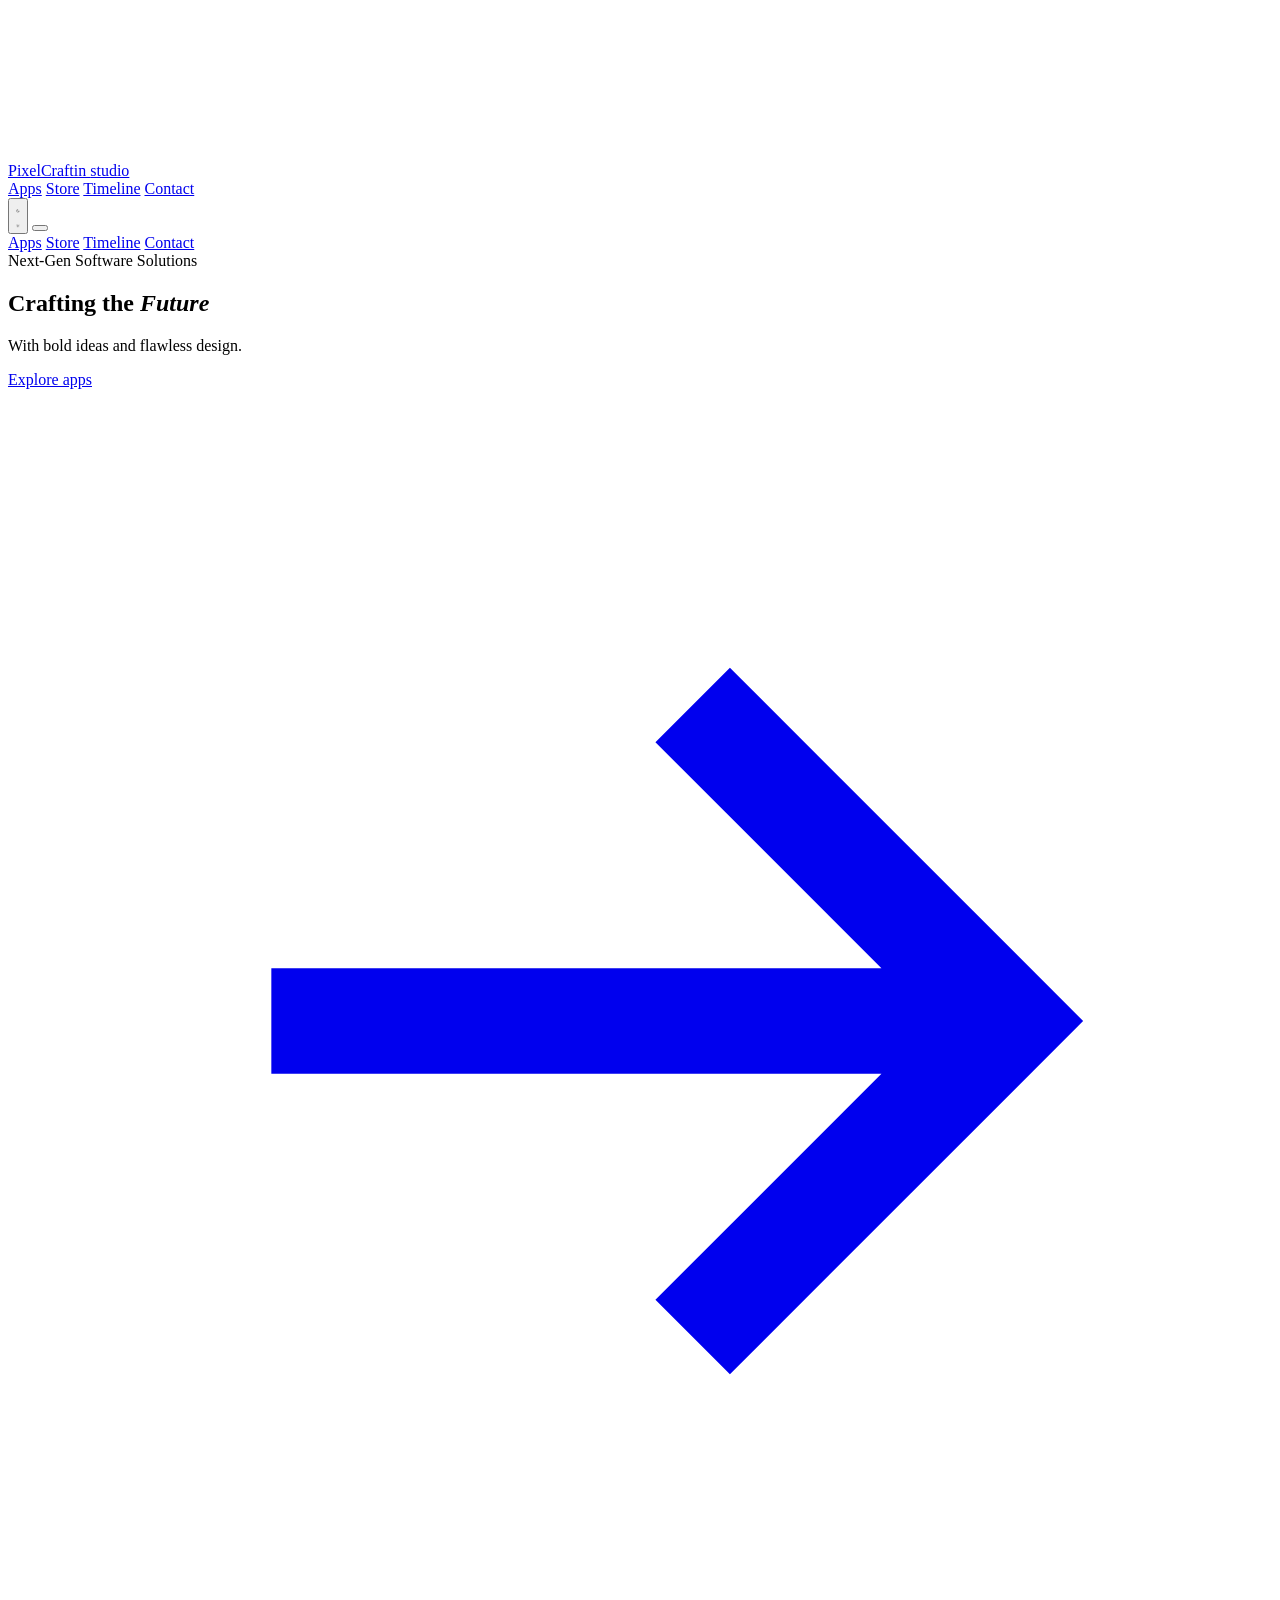
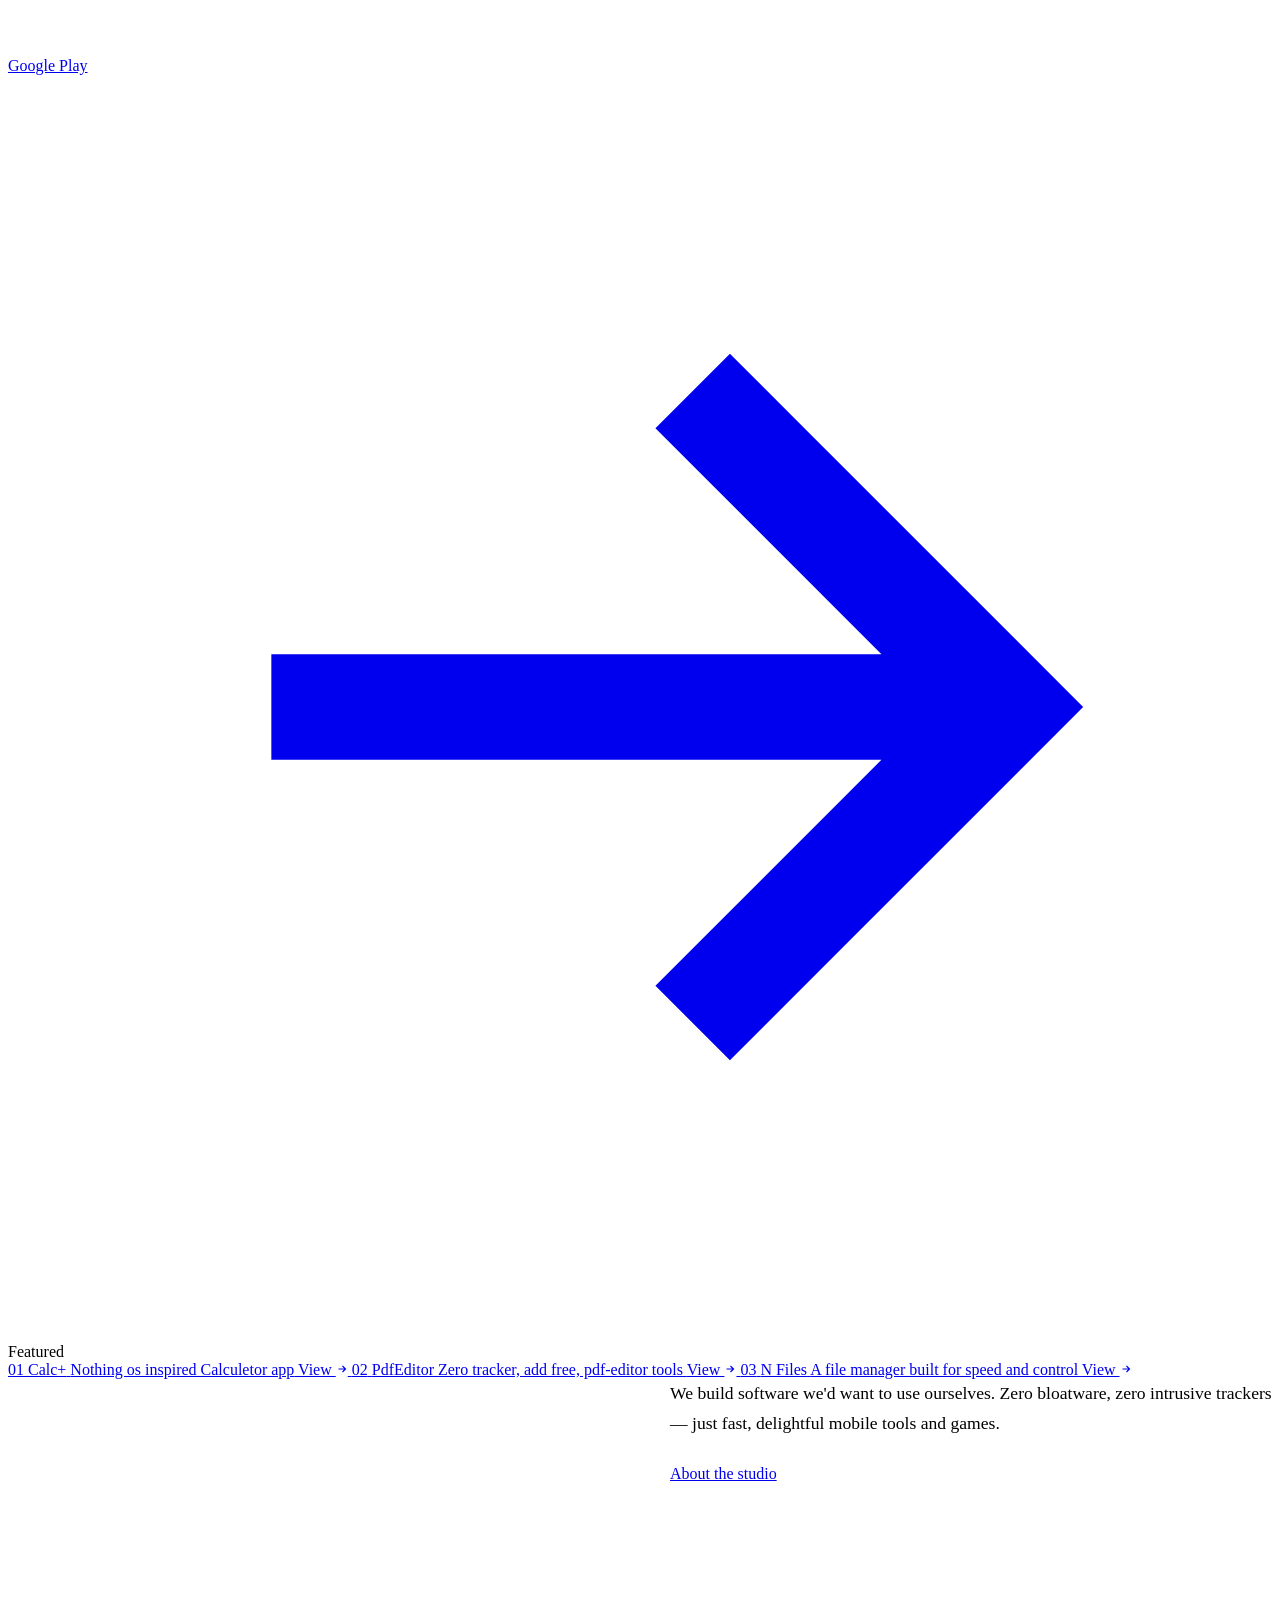
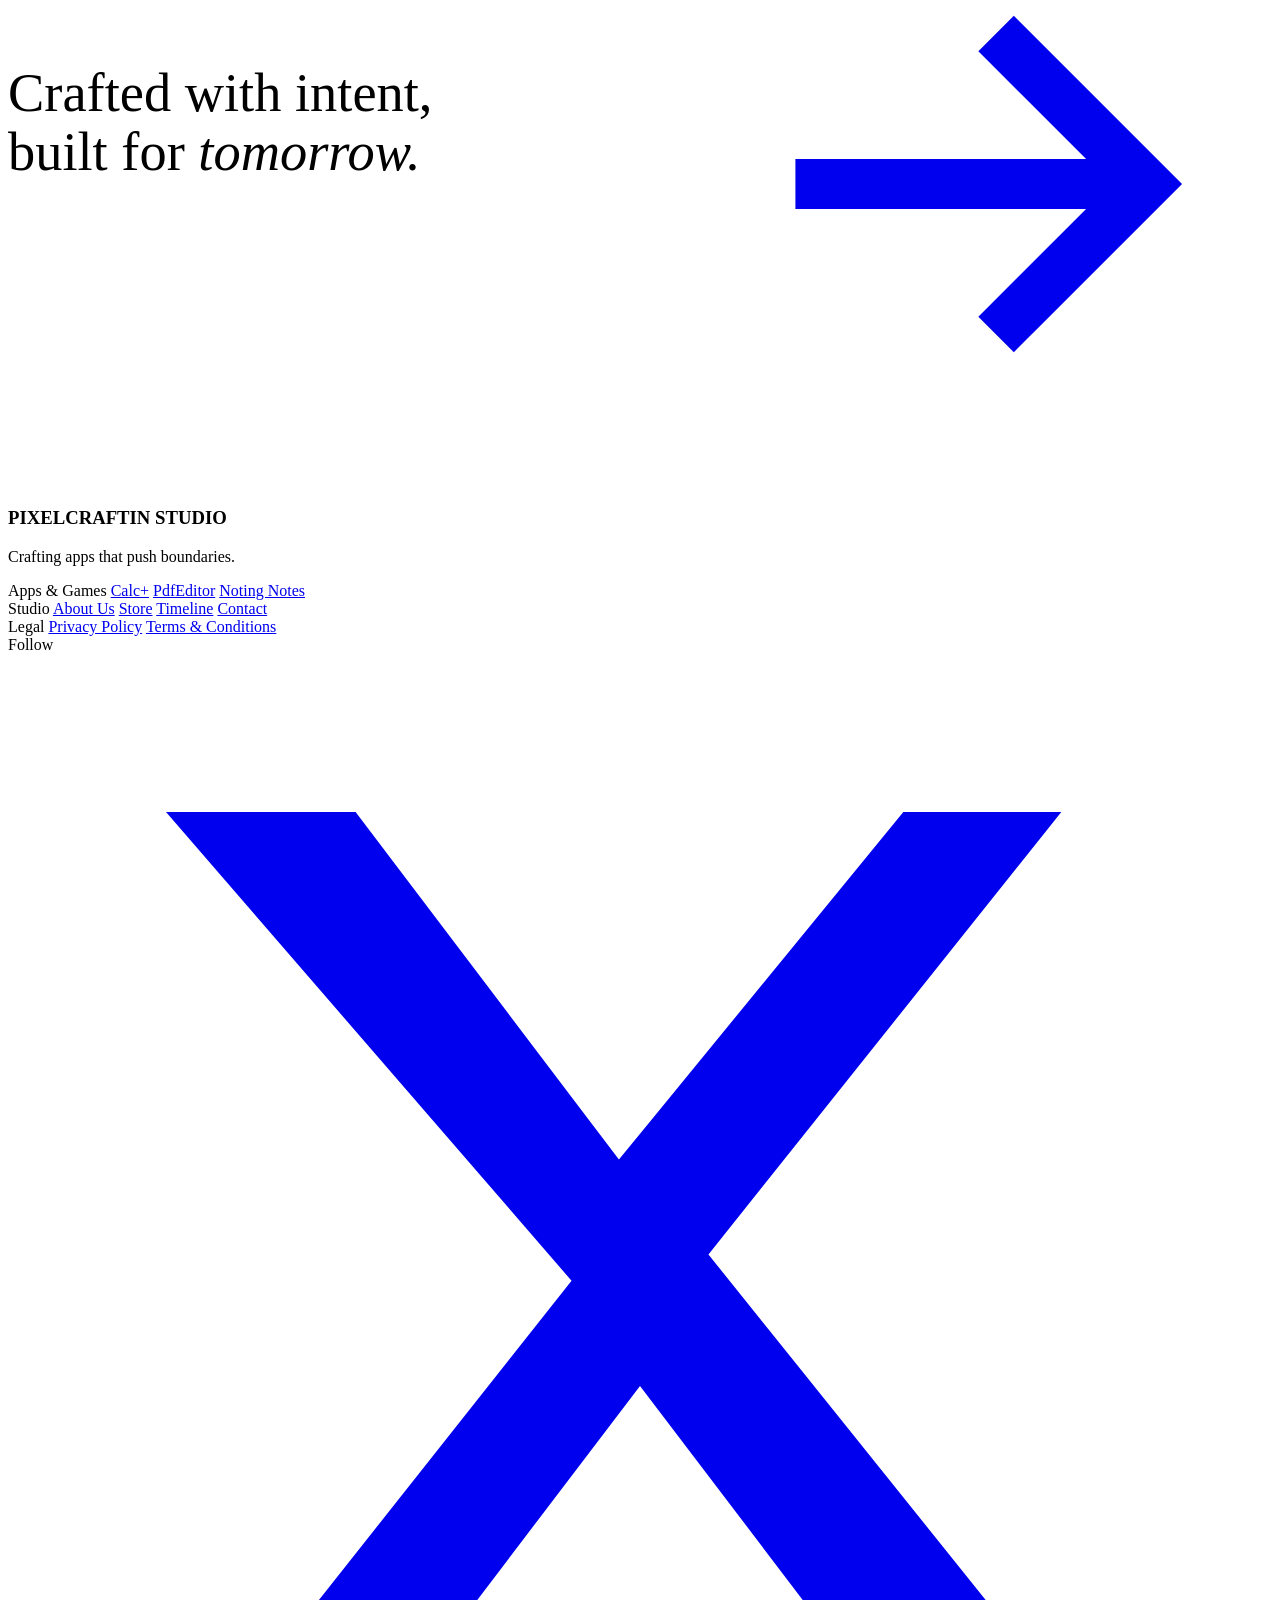
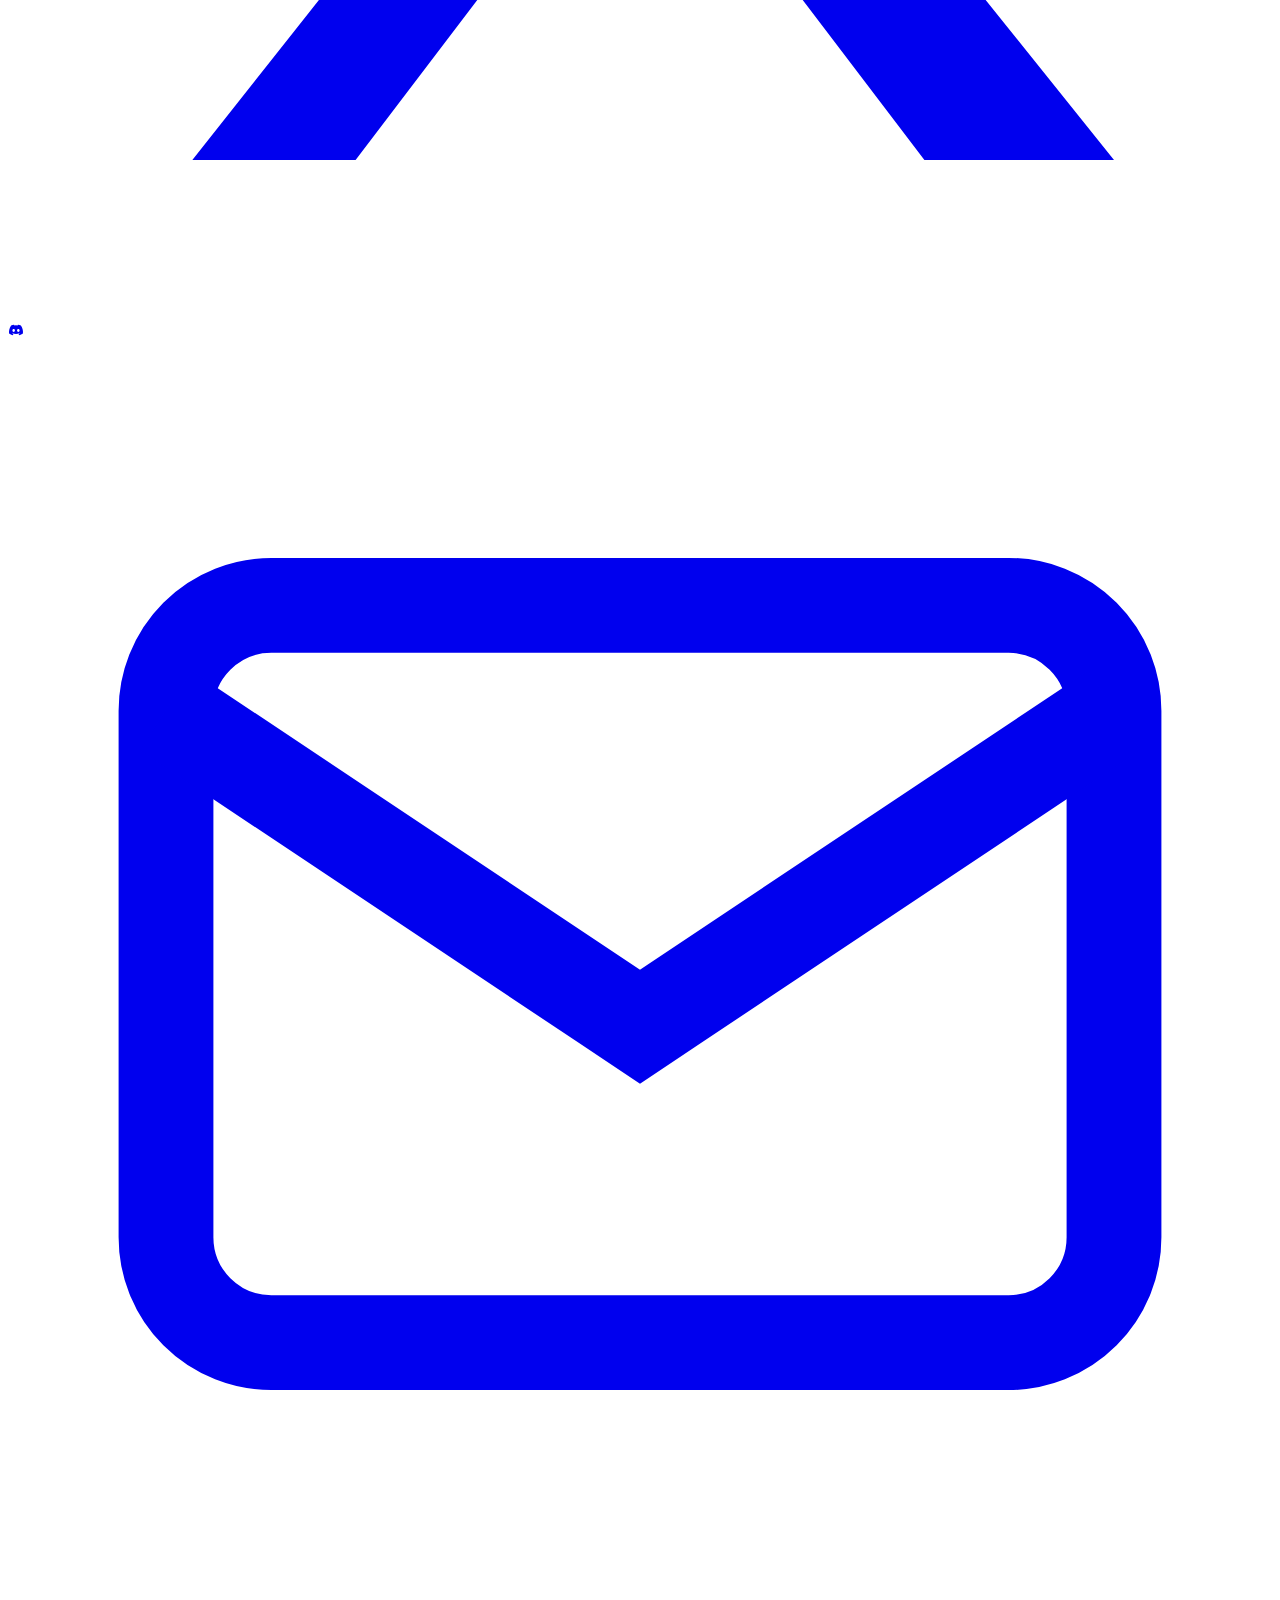
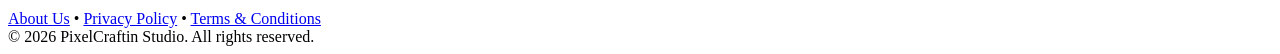
==== index.html @ bf28accb "Add files via upload" ====
<!DOCTYPE html>
<html lang="en" data-theme="dark">

<head>
  <meta charset="UTF-8">
  <meta name="viewport" content="width=device-width, initial-scale=1.0">
  <title>PixelCraftin Studio — Building the Future</title>
  <meta name="description"
    content="Brilliant apps, built for tomorrow. PixelCraftin Studio is a Next-Gen Software Solutions making N Dial, N Files, N Calc and more.">
  <link rel="icon" type="image/png" href="favicon/favicon-96x96.png" sizes="96x96">
  <link rel="icon" type="image/svg+xml" href="favicon/favicon.svg">
  <link rel="shortcut icon" href="favicon/favicon.ico">
  <link rel="apple-touch-icon" sizes="180x180" href="favicon/apple-touch-icon.png">
  <link rel="manifest" href="favicon/site.webmanifest">
  <link rel="stylesheet" href="css/style.css">
</head>

<body>
  <canvas id="starfield"></canvas>

  <header class="site-header">
    <div class="capsule">
      <a href="index.html" class="brand">PixelCraftin <span>studio</span></a>
      <nav class="nav-links" data-nav>
        <a href="apps.html">Apps</a>
        <a href="store.html">Store</a>
        <a href="timeline.html">Timeline</a>
        <a href="contact.html">Contact</a>
      </nav>
      <div class="header-actions">
        <button class="theme-toggle" data-theme-toggle aria-label="Toggle color theme">
          <svg class="moon-icon" viewBox="0 0 24 24" fill="none" stroke="currentColor" stroke-width="1.8">
            <path d="M21 12.8A9 9 0 1 1 11.2 3 7 7 0 0 0 21 12.8Z" />
          </svg>
          <svg class="sun-icon" viewBox="0 0 24 24" fill="none" stroke="currentColor" stroke-width="1.8">
            <circle cx="12" cy="12" r="4.2" />
            <path
              d="M12 2.5v2.4M12 19.1v2.4M4.2 4.2l1.7 1.7M18.1 18.1l1.7 1.7M2.5 12h2.4M19.1 12h2.4M4.2 19.8l1.7-1.7M18.1 5.9l1.7-1.7" />
          </svg>
        </button>
        <button class="menu-btn" data-menu-toggle aria-label="Open menu" aria-expanded="false">
          <span></span><span></span><span></span>
        </button>
      </div>
    </div>
  </header>
  <nav class="mobile-panel" data-mobile-panel data-nav>
    <a href="apps.html">Apps</a>
    <a href="store.html">Store</a>
    <a href="timeline.html">Timeline</a>
    <a href="contact.html">Contact</a>
  </nav>

  <main class="page">

    <section class="hero wrap">
      <span class="eyebrow">Next-Gen Software Solutions</span>
      <h1>Crafting the <em>Future</em></h1>
      <p class="sub">With bold ideas and flawless design.</p>
      <div class="hero-actions">
        <a class="btn btn-primary" href="apps.html">Explore apps
          <svg viewBox="0 0 24 24" fill="none" stroke="currentColor" stroke-width="2">
            <path d="M5 12h14M13 6l6 6-6 6" />
          </svg>
        </a>
        <a class="btn btn-ghost" href="https://play.google.com/store/apps/dev?id=PixelCraftin+Studios" target="_blank"
          rel="noopener">Google Play
          <svg viewBox="0 0 24 24" fill="none" stroke="currentColor" stroke-width="2">
            <path d="M5 12h14M13 6l6 6-6 6" />
          </svg>
        </a>
      </div>
    </section>

    <section class="wrap">
      <div class="eyebrow rule">Featured</div>
      <div class="app-rows">
        <a class="app-row" href="apps.html#n-dial">
          <span class="num">01</span>
          <span class="name">Calc+</span>
          <span class="desc">Nothing os inspired Calculetor app</span>
          <span class="view">View <svg viewBox="0 0 24 24" width="12" height="12" fill="none" stroke="currentColor"
              stroke-width="2.4">
              <path d="M5 12h14M13 6l6 6-6 6" />
            </svg></span>
        </a>
        <a class="app-row" href="apps.html#n-calc">
          <span class="num">02</span>
          <span class="name">PdfEditor</span>
          <span class="desc">Zero tracker, add free, pdf-editor tools</span>
          <span class="view">View <svg viewBox="0 0 24 24" width="12" height="12" fill="none" stroke="currentColor"
              stroke-width="2.4">
              <path d="M5 12h14M13 6l6 6-6 6" />
            </svg></span>
        </a>
        <a class="app-row" href="apps.html#n-files">
          <span class="num">03</span>
          <span class="name">N Files</span>
          <span class="desc">A file manager built for speed and control</span>
          <span class="view">View <svg viewBox="0 0 24 24" width="12" height="12" fill="none" stroke="currentColor"
              stroke-width="2.4">
              <path d="M5 12h14M13 6l6 6-6 6" />
            </svg></span>
        </a>
      </div>
    </section>

    <section class="wrap studio-statement">
      <div style="display:grid; grid-template-columns: 1fr 1fr; gap: 60px; align-items:center;">
        <div>
          <h2
            style="font-family:var(--font-display); font-weight:400; font-size:clamp(2.2rem,4.4vw,3.4rem); line-height:1.08; margin:0 0 22px;">
            Crafted with intent,<br>built for <em style="font-style:italic; color:var(--accent-strong);">tomorrow.</em>
          </h2>
        </div>
        <div>
          <p style="color:var(--text-muted); font-size:1.1rem; line-height:1.7; margin:0 0 26px;">We build software
            we'd want to use ourselves. Zero bloatware, zero intrusive trackers — just fast, delightful mobile tools and
            games.</p>
          <a class="btn btn-ghost" href="about.html">About the studio
            <svg viewBox="0 0 24 24" fill="none" stroke="currentColor" stroke-width="2">
              <path d="M5 12h14M13 6l6 6-6 6" />
            </svg>
          </a>
        </div>
      </div>
    </section>

  </main>

  <footer>
    <div class="wrap">
      <div class="footer-top">
        <div class="footer-brand">
          <h3>PIXELCRAFTIN STUDIO</h3>
          <p>Crafting apps that push boundaries.</p>
        </div>
        <div class="footer-cols">
          <div class="footer-col">
            <span class="h">Apps &amp; Games</span>
            <a href="apps.html#elements">Calc+</a>
            <a href="apps.html#n-dial">PdfEditor</a>
            <a href="apps.html#noting-notes">Noting Notes</a>
          </div>
          <div class="footer-col">
            <span class="h">Studio</span>
            <a href="about.html">About Us</a>
            <a href="store.html">Store</a>
            <a href="timeline.html">Timeline</a>
            <a href="contact.html">Contact</a>
          </div>
          <div class="footer-col">
            <span class="h">Legal</span>
            <a href="privacy.html">Privacy Policy</a>
            <a href="terms.html">Terms &amp; Conditions</a>
          </div>
          <div class="footer-col">
            <span class="h">Follow</span>
            <div class="footer-social">
              <a href="https://twitter.com/CraftinPixel" target="_blank" rel="noopener" aria-label="X / Twitter"><svg
                  viewBox="0 0 24 24" fill="currentColor">
                  <path d="M3 3h3.6l5 6.6L17 3h3l-6.7 8.4L21 21h-3.6l-5.4-7.1L6.6 21H3.5l7.2-9.1L3 3Z" />
                </svg></a>
              <a href="#" aria-label="Discord"><svg xmlns="http://www.w3.org/2000/svg" width="1em" height="1em"
                  viewBox="0 0 24 24">
                  <title xmlns="">baseline-discord</title>
                  <path fill="currentColor"
                    d="M19.27 5.33C17.94 4.71 16.5 4.26 15 4a.1.1 0 0 0-.07.03c-.18.33-.39.76-.53 1.09a16.1 16.1 0 0 0-4.8 0c-.14-.34-.35-.76-.54-1.09c-.01-.02-.04-.03-.07-.03c-1.5.26-2.93.71-4.27 1.33c-.01 0-.02.01-.03.02c-2.72 4.07-3.47 8.03-3.1 11.95c0 .02.01.04.03.05c1.8 1.32 3.53 2.12 5.24 2.65c.03.01.06 0 .07-.02c.4-.55.76-1.13 1.07-1.74c.02-.04 0-.08-.04-.09c-.57-.22-1.11-.48-1.64-.78c-.04-.02-.04-.08-.01-.11c.11-.08.22-.17.33-.25c.02-.02.05-.02.07-.01c3.44 1.57 7.15 1.57 10.55 0c.02-.01.05-.01.07.01c.11.09.22.17.33.26c.04.03.04.09-.01.11c-.52.31-1.07.56-1.64.78c-.04.01-.05.06-.04.09c.32.61.68 1.19 1.07 1.74c.03.01.06.02.09.01c1.72-.53 3.45-1.33 5.25-2.65c.02-.01.03-.03.03-.05c.44-4.53-.73-8.46-3.1-11.95c-.01-.01-.02-.02-.04-.02M8.52 14.91c-1.03 0-1.89-.95-1.89-2.12s.84-2.12 1.89-2.12c1.06 0 1.9.96 1.89 2.12c0 1.17-.84 2.12-1.89 2.12m6.97 0c-1.03 0-1.89-.95-1.89-2.12s.84-2.12 1.89-2.12c1.06 0 1.9.96 1.89 2.12c0 1.17-.83 2.12-1.89 2.12" />
                </svg></a>
              <a href="mailto:pixelcraftinstudio@gmail.com" aria-label="Email"><svg viewBox="0 0 24 24" fill="none"
                  stroke="currentColor" stroke-width="1.8">
                  <rect x="3" y="5" width="18" height="14" rx="2" />
                  <path d="m3 7 9 6 9-6" />
                </svg></a>
            </div>
          </div>
        </div>
      </div>
      <div class="footer-bottom">
        <div class="footer-bottom-links">
          <a href="about.html">About Us</a>
          <span class="sep">•</span>
          <a href="privacy.html">Privacy Policy</a>
          <span class="sep">•</span>
          <a href="terms.html">Terms &amp; Conditions</a>
        </div>
        <div>© 2026 PixelCraftin Studio. All rights reserved.</div>
      </div>
    </div>
  </footer>

  <script src="js/script.js"></script>
</body>

</html>
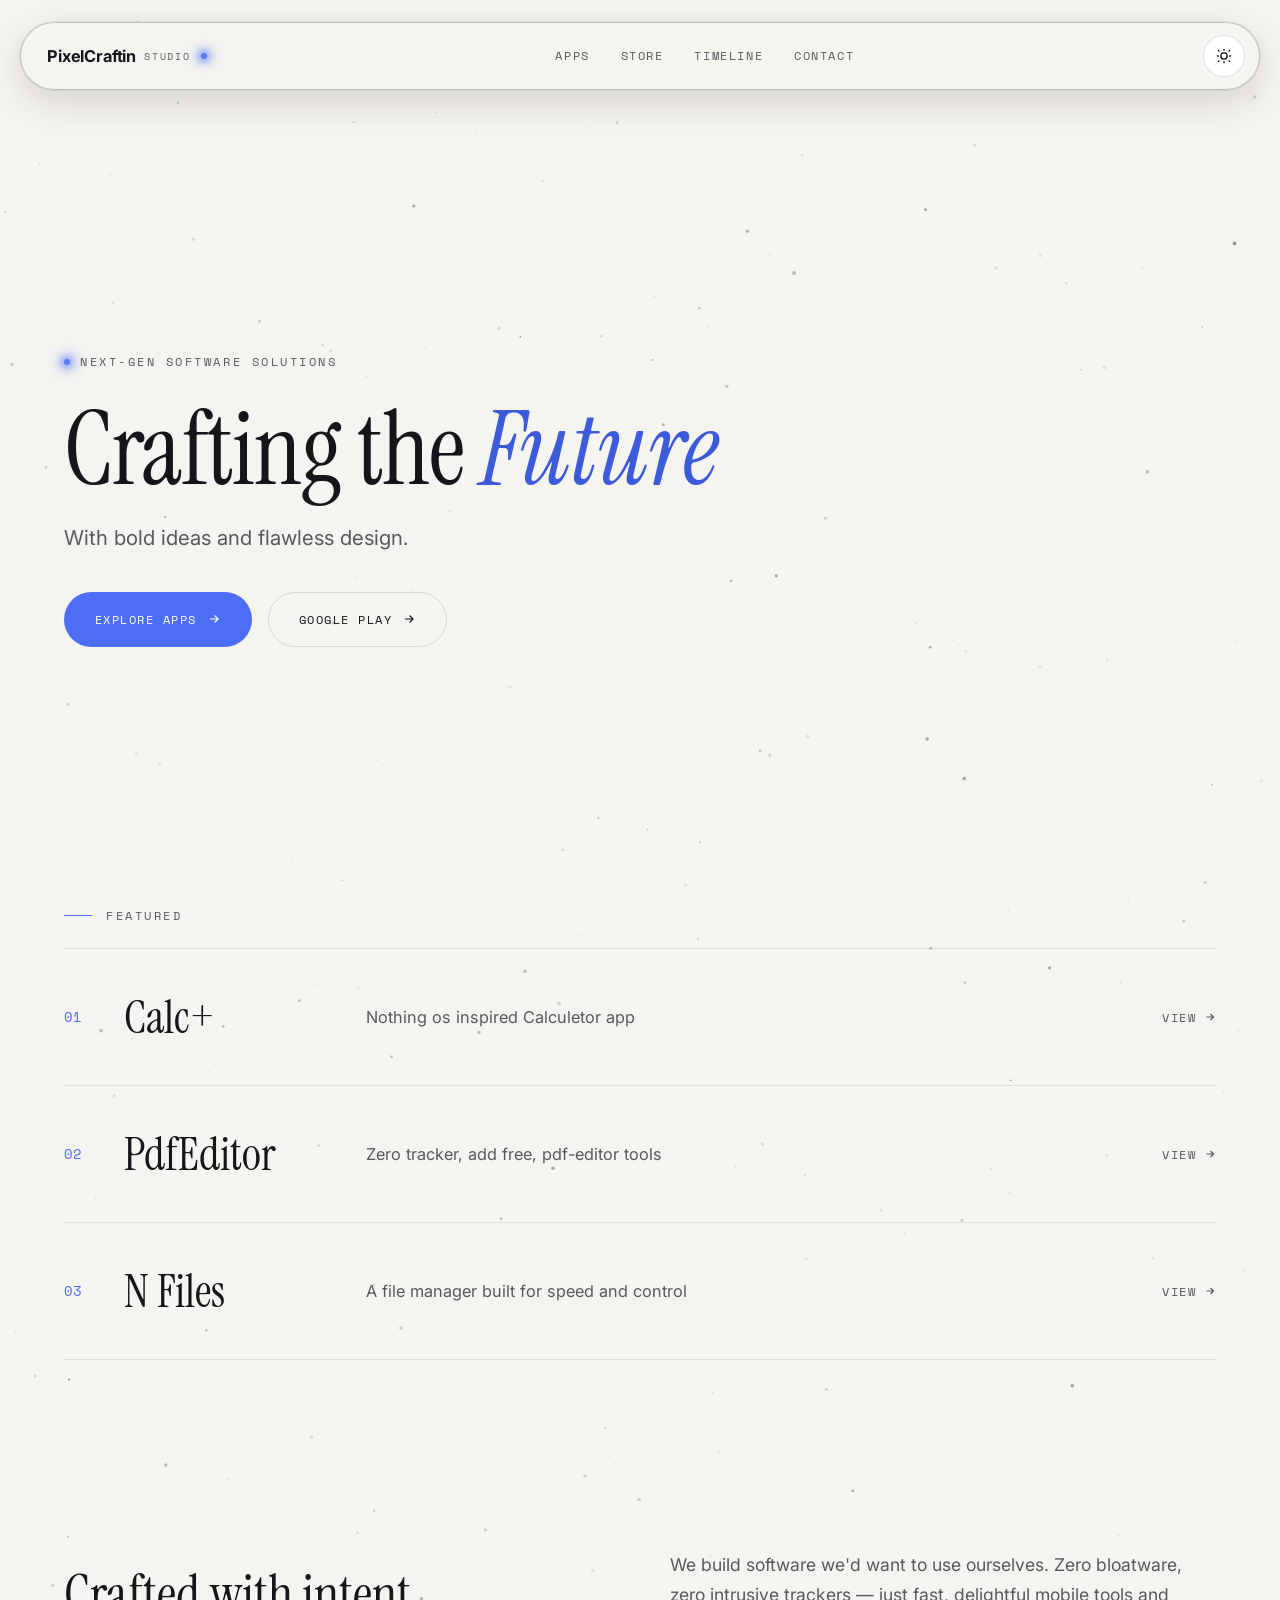
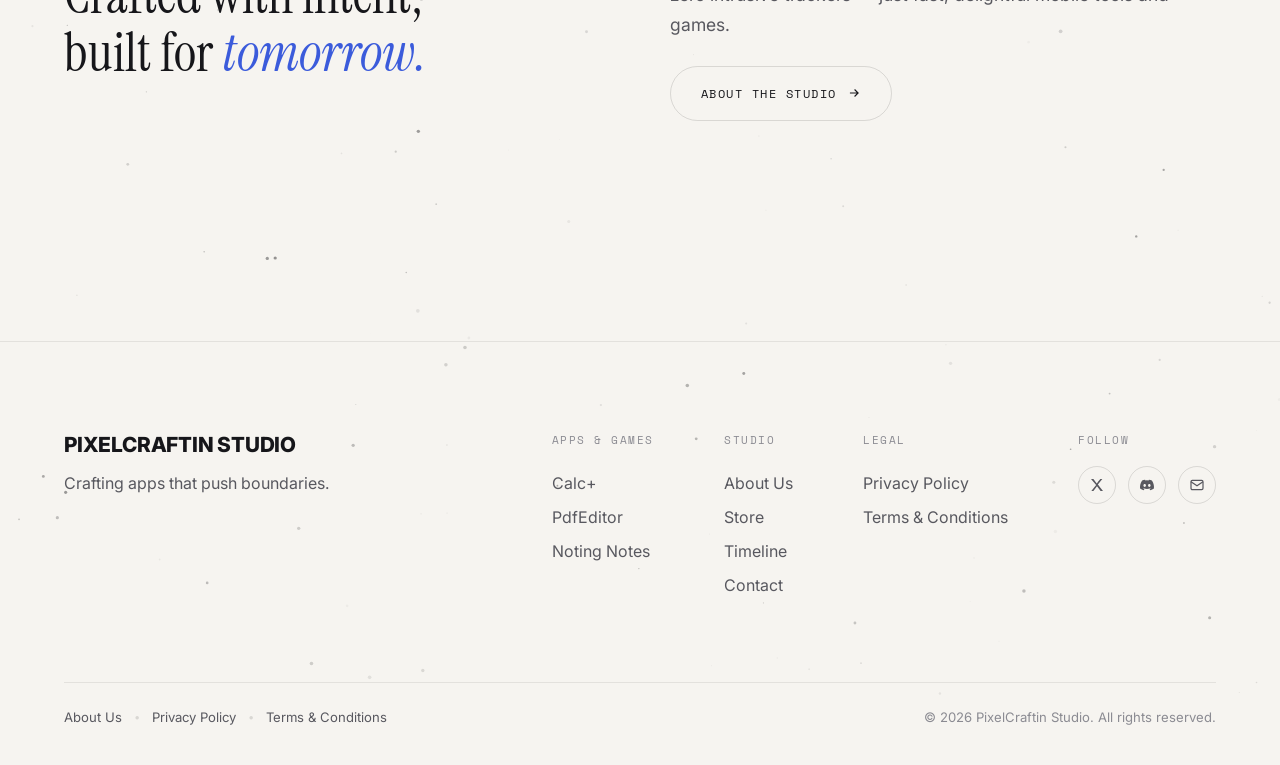
==== commit f113ec6f: "Add files via upload" ====
--- a/index.html
+++ b/index.html
@@ -7,11 +7,18 @@
   <title>PixelCraftin Studio — Building the Future</title>
   <meta name="description"
     content="Brilliant apps, built for tomorrow. PixelCraftin Studio is a Next-Gen Software Solutions making N Dial, N Files, N Calc and more.">
-  <link rel="icon" type="image/png" href="favicon/favicon-96x96.png" sizes="96x96">
-  <link rel="icon" type="image/svg+xml" href="favicon/favicon.svg">
-  <link rel="shortcut icon" href="favicon/favicon.ico">
+  <link rel="icon" type="image/png" sizes="32x32" href="favicon/favicon-32x32.png">
+  <link rel="icon" type="image/png" sizes="16x16" href="favicon/favicon-16x16.png">
+  <link rel="icon" type="image/png" sizes="48x48" href="favicon/favicon-48x48.png">
+  <link rel="icon" type="image/png" sizes="96x96" href="favicon/favicon-96x96.png">
+  <link rel="shortcut icon" href="favicon.ico">
   <link rel="apple-touch-icon" sizes="180x180" href="favicon/apple-touch-icon.png">
+  <link rel="apple-touch-icon" href="apple-touch-icon.png">
   <link rel="manifest" href="favicon/site.webmanifest">
+  <meta name="apple-mobile-web-app-capable" content="yes">
+  <meta name="apple-mobile-web-app-status-bar-style" content="black-translucent">
+  <meta name="apple-mobile-web-app-title" content="PixelCraftin">
+  <meta name="theme-color" content="#0a0a0c">
   <link rel="stylesheet" href="css/style.css">
 </head>
 
@@ -20,7 +27,7 @@
 
   <header class="site-header">
     <div class="capsule">
-      <a href="index.html" class="brand">PixelCraftin <span>studio</span></a>
+      <a href="index.html" class="brand active">PixelCraftin <span>studio</span></a>
       <nav class="nav-links" data-nav>
         <a href="apps.html">Apps</a>
         <a href="store.html">Store</a>
--- a/css/style.css
+++ b/css/style.css
@@ -0,0 +1,878 @@
+/* ==========================================================================
+   PixelCraftin Studio — shared stylesheet
+   ========================================================================== */
+
+@import url('https://fonts.googleapis.com/css2?family=Instrument+Serif:ital@0;1&family=Inter:wght@400;500;600;700&family=Space+Mono:wght@400;700&display=swap');
+
+:root{
+  color-scheme: dark;
+  --bg: #0a0a0c;
+  --bg-raised: #101013;
+  --bg-card: rgba(255,255,255,0.03);
+  --border: rgba(255,255,255,0.12);
+  --border-soft: rgba(255,255,255,0.07);
+  --text: #f4f2ee;
+  --text-muted: #9a9aa1;
+  --text-faint: #616167;
+  --accent: #5c7cfa;
+  --accent-strong: #748ffc;
+  --accent-contrast: #fff;
+  --star: rgba(255,255,255,0.85);
+  --nav-bg: rgba(10,10,12,0.6);
+  --shadow: 0 30px 80px rgba(0,0,0,0.45);
+  --radius-full: 999px;
+  --radius-lg: 22px;
+  --radius-md: 14px;
+  --ease: cubic-bezier(.16,.84,.44,1);
+
+  --font-display: 'Instrument Serif', Georgia, serif;
+  --font-body: 'Inter', -apple-system, BlinkMacSystemFont, sans-serif;
+  --font-mono: 'Space Mono', ui-monospace, monospace;
+}
+
+html[data-theme="light"]{
+  color-scheme: light;
+  --bg: #f6f4f0;
+  --bg-raised: #ffffff;
+  --bg-card: rgba(10,10,12,0.03);
+  --border: rgba(10,10,12,0.12);
+  --border-soft: rgba(10,10,12,0.08);
+  --text: #16161a;
+  --text-muted: #58585f;
+  --text-faint: #8b8b92;
+  --accent: #4c6ef5;
+  --accent-strong: #3b5bdb;
+  --accent-contrast: #fff;
+  --star: rgba(10,10,12,0.55);
+  --nav-bg: rgba(246,244,240,0.7);
+  --shadow: 0 30px 80px rgba(20,15,10,0.12);
+}
+
+*,*::before,*::after{ box-sizing: border-box; }
+html{ scroll-behavior: smooth; }
+body{
+  margin:0;
+  background: var(--bg);
+  color: var(--text);
+  font-family: var(--font-body);
+  -webkit-font-smoothing: antialiased;
+  overflow-x: hidden;
+  transition: background .3s var(--ease), color .3s var(--ease);
+}
+
+img,svg{ display:block; max-width:100%; }
+a{ color: inherit; text-decoration: none; }
+ul{ list-style:none; margin:0; padding:0; }
+button{ font-family: inherit; cursor:pointer; }
+
+::selection{ background: var(--accent); color: var(--accent-contrast); }
+
+@media (prefers-reduced-motion: reduce){
+  *{ animation-duration: .01ms !important; animation-iteration-count: 1 !important; transition-duration: .01ms !important; scroll-behavior: auto !important; }
+}
+
+/* ---------- Starfield ---------- */
+#starfield{
+  position: fixed;
+  inset: 0;
+  z-index: 0;
+  pointer-events: none;
+}
+
+/* ---------- Layout shell ---------- */
+.page{ position: relative; z-index: 1; min-height: 100vh; }
+.wrap{ max-width: 1360px; margin: 0 auto; padding: 0 clamp(24px, 5vw, 64px); }
+
+/* ---------- Capsule header ---------- */
+.site-header{
+  position: fixed;
+  top: 22px;
+  left: 0; right: 0;
+  z-index: 100;
+  display:flex;
+  justify-content:center;
+  padding: 0 20px;
+}
+.capsule{
+  width: 100%;
+  max-width: 1360px;
+  display:flex;
+  align-items:center;
+  justify-content:space-between;
+  gap: 24px;
+  padding: 12px 14px 12px 26px;
+  border-radius: var(--radius-full);
+  border: 1px solid rgba(255, 255, 255, 0.22);
+  background: var(--nav-bg);
+  backdrop-filter: blur(18px) saturate(140%);
+  -webkit-backdrop-filter: blur(18px) saturate(140%);
+  box-shadow: 0 12px 40px rgba(0, 0, 0, 0.45), 0 0 0 1px rgba(255, 255, 255, 0.08);
+}
+html[data-theme="light"] .capsule{
+  border: 1px solid rgba(10, 10, 12, 0.22);
+  box-shadow: 0 12px 40px rgba(20, 15, 10, 0.14), 0 0 0 1px rgba(10, 10, 12, 0.06);
+}
+.brand{
+  display:inline-flex;
+  align-items:center;
+  gap:8px;
+  font-family: var(--font-body);
+  font-weight: 700;
+  font-size: 1.02rem;
+  letter-spacing: -0.01em;
+  white-space: nowrap;
+}
+.brand span{
+  font-family: var(--font-mono);
+  font-weight: 400;
+  font-size: .62rem;
+  letter-spacing: .18em;
+  color: var(--text-muted);
+  text-transform: uppercase;
+}
+.brand::after{
+  content: "";
+  display: inline-block;
+  width: 6px;
+  height: 6px;
+  border-radius: 50%;
+  background-color: #5c7cfa;
+  box-shadow: 0 0 8px 2px #5c7cfa, 0 0 16px 4px rgba(92, 124, 250, 0.45);
+  margin-left: 2px;
+  animation: brand-dot-glow 2.5s ease-in-out infinite alternate;
+}
+
+@keyframes brand-dot-glow {
+  0% {
+    box-shadow: 0 0 6px 1.5px #5c7cfa, 0 0 12px 3px rgba(92, 124, 250, 0.35);
+    opacity: 0.85;
+  }
+  100% {
+    box-shadow: 0 0 10px 3px #5c7cfa, 0 0 20px 6px rgba(92, 124, 250, 0.65);
+    opacity: 1;
+  }
+}
+
+.nav-links{
+  display:flex;
+  align-items:center;
+  gap: clamp(18px, 2.4vw, 34px);
+}
+.nav-links a{
+  font-family: var(--font-mono);
+  font-size: .72rem;
+  letter-spacing: .14em;
+  text-transform: uppercase;
+  color: var(--text-muted);
+  position: relative;
+  padding-bottom: 2px;
+  transition: color .2s var(--ease);
+}
+.nav-links a:hover{ color: var(--text); }
+.nav-links a.active{ color: var(--text); }
+.nav-links a.active::after{
+  content:"";
+  position:absolute;
+  left:0; right:0; bottom: -1px;
+  height:2px;
+  background: var(--accent);
+  border-radius: 2px;
+}
+
+.header-actions{ display:flex; align-items:center; gap: 10px; }
+
+.theme-toggle{
+  width: 42px; height: 42px;
+  border-radius: 50%;
+  border: 1px solid var(--border);
+  background: var(--bg-raised);
+  display:flex; align-items:center; justify-content:center;
+  color: var(--text);
+  transition: transform .25s var(--ease), border-color .2s;
+  flex-shrink: 0;
+}
+.theme-toggle:hover{ border-color: var(--accent); transform: rotate(-14deg); }
+.theme-toggle svg{ width: 18px; height: 18px; }
+.theme-toggle .sun-icon{ display:none; }
+html[data-theme="light"] .theme-toggle .moon-icon{ display:none; }
+html[data-theme="light"] .theme-toggle .sun-icon{ display:block; }
+
+.menu-btn{
+  display:none;
+  width: 42px; height: 42px;
+  border-radius: 50%;
+  border: 1px solid var(--border);
+  background: var(--bg-raised);
+  align-items:center; justify-content:center;
+  flex-direction: column;
+  gap: 4px;
+}
+.menu-btn span{
+  display:block; width: 16px; height: 1.5px; background: var(--text);
+  transition: transform .25s var(--ease), opacity .2s;
+}
+.menu-btn.is-open span:nth-child(1){ transform: translateY(5.5px) rotate(45deg); }
+.menu-btn.is-open span:nth-child(2){ opacity: 0; }
+.menu-btn.is-open span:nth-child(3){ transform: translateY(-5.5px) rotate(-45deg); }
+
+.mobile-panel{
+  position: fixed;
+  top: 88px; left: 20px; right: 20px;
+  z-index: 99;
+  background: var(--nav-bg);
+  backdrop-filter: blur(18px);
+  -webkit-backdrop-filter: blur(18px);
+  border: 1px solid var(--border);
+  border-radius: var(--radius-lg);
+  box-shadow: var(--shadow);
+  padding: 10px;
+  display: none;
+  flex-direction: column;
+  opacity: 0;
+  transform: translateY(-8px);
+  transition: opacity .22s var(--ease), transform .22s var(--ease);
+}
+.mobile-panel.is-open{ display:flex; opacity:1; transform: translateY(0); }
+.mobile-panel a{
+  padding: 14px 16px;
+  font-family: var(--font-mono);
+  font-size: .78rem;
+  letter-spacing: .12em;
+  text-transform: uppercase;
+  color: var(--text-muted);
+  border-radius: var(--radius-md);
+}
+.mobile-panel a.active, .mobile-panel a:hover{ color: var(--text); background: var(--bg-card); }
+
+/* ---------- Eyebrow ---------- */
+.eyebrow{
+  display:inline-flex; align-items:center; gap:10px;
+  font-family: var(--font-mono);
+  font-size: .72rem;
+  letter-spacing: .22em;
+  text-transform: uppercase;
+  color: var(--text-muted);
+}
+.eyebrow::before{
+  content:"";
+  width: 6px; height: 6px;
+  border-radius: 50%;
+  background: #5c7cfa;
+  box-shadow: 0 0 8px 2px #5c7cfa, 0 0 16px 4px rgba(92, 124, 250, 0.5);
+  flex-shrink: 0;
+  animation: eyebrow-dot-glow 2.5s ease-in-out infinite alternate;
+}
+@keyframes eyebrow-dot-glow {
+  0% {
+    box-shadow: 0 0 6px 1.5px #5c7cfa, 0 0 12px 3px rgba(92, 124, 250, 0.35);
+    opacity: 0.85;
+  }
+  100% {
+    box-shadow: 0 0 10px 3px #5c7cfa, 0 0 20px 6px rgba(92, 124, 250, 0.7);
+    opacity: 1;
+  }
+}
+.eyebrow.rule{ gap: 14px; }
+.eyebrow.rule::before{
+  content:"";
+  width: 28px; height: 1px;
+  border-radius: 0;
+  background: var(--accent);
+  box-shadow: none;
+  animation: none;
+}
+
+/* ---------- Hero ---------- */
+.hero{
+  padding-top: 220px;
+  padding-bottom: 120px;
+  min-height: 100vh;
+  display:flex;
+  flex-direction:column;
+  justify-content:center;
+}
+.hero h1{
+  font-family: var(--font-display);
+  font-weight: 400;
+  font-size: clamp(3rem, 8vw, 6.4rem);
+  line-height: 1.02;
+  letter-spacing: -0.01em;
+  margin: 28px 0 22px;
+}
+.hero h1 em{
+  font-style: italic;
+  color: var(--accent-strong);
+}
+.hero p.sub{
+  font-size: clamp(1.05rem, 1.6vw, 1.3rem);
+  color: var(--text-muted);
+  max-width: 640px;
+  margin: 0 0 42px;
+}
+.hero-actions{ display:flex; gap: 16px; flex-wrap: wrap; }
+
+/* ---------- Buttons ---------- */
+.btn{
+  display:inline-flex; align-items:center; gap:10px;
+  padding: 17px 30px;
+  border-radius: var(--radius-full);
+  font-family: var(--font-mono);
+  font-size: .78rem;
+  letter-spacing: .12em;
+  text-transform: uppercase;
+  white-space: nowrap;
+  transition: transform .2s var(--ease), background .2s, border-color .2s, opacity .2s;
+  border: 1px solid transparent;
+}
+.btn:active{ transform: scale(.97); }
+.btn-primary{
+  background: var(--accent);
+  color: #fff;
+}
+.btn-primary:hover{ background: var(--accent-strong); }
+.btn-ghost{
+  border-color: var(--border);
+  color: var(--text);
+  background: transparent;
+}
+.btn-ghost:hover{ border-color: var(--text-muted); }
+.btn svg{ width: 14px; height: 14px; }
+
+/* ---------- Section basics ---------- */
+section{ position: relative; padding: 120px 0; }
+.section-head{ margin-bottom: 64px; max-width: 760px; }
+.section-head h2{
+  font-family: var(--font-display);
+  font-weight: 400;
+  font-size: clamp(2.4rem, 5vw, 4rem);
+  margin: 22px 0 18px;
+  line-height: 1.05;
+}
+.section-head h2 em{ font-style: italic; color: var(--accent-strong); }
+.section-head p{ color: var(--text-muted); font-size: 1.08rem; max-width: 620px; }
+
+/* ---------- Featured app rows ---------- */
+.app-rows{ border-top: 1px solid var(--border-soft); margin-top: 24px; }
+.app-row{
+  display:flex;
+  align-items:center;
+  gap: 32px;
+  padding: 38px 0;
+  border-bottom: 1px solid var(--border-soft);
+  transition: padding-left .25s var(--ease), background .25s var(--ease);
+}
+.app-row:hover{ padding-left: 14px; background: var(--bg-card); }
+.app-row .num{
+  font-family: var(--font-mono);
+  color: var(--accent);
+  font-size: .85rem;
+  min-width: 28px;
+}
+.app-row .name{
+  font-family: var(--font-display);
+  font-size: clamp(1.8rem, 3.6vw, 3rem);
+  font-weight: 400;
+  min-width: 210px;
+}
+.app-row .desc{
+  color: var(--text-muted);
+  flex: 1;
+  font-size: 1.02rem;
+}
+.app-row .view{
+  font-family: var(--font-mono);
+  font-size: .74rem;
+  letter-spacing: .12em;
+  text-transform: uppercase;
+  display:flex;
+  align-items:center;
+  gap: 8px;
+  color: var(--text-muted);
+  white-space: nowrap;
+  transition: color .2s, gap .2s;
+}
+.app-row:hover .view{ color: var(--text); gap: 12px; }
+
+/* ---------- Studio statement section ---------- */
+.studio-statement{
+  padding-top: clamp(130px, 16vw, 190px);
+  padding-bottom: clamp(110px, 13vw, 160px);
+}
+
+/* ---------- App detail block ---------- */
+.app-detail{
+  display:grid;
+  grid-template-columns: minmax(280px, 460px) 1fr;
+  gap: 72px;
+  align-items:center;
+  padding: 100px 0;
+  border-bottom: 1px solid var(--border-soft);
+}
+.app-detail:last-of-type{ border-bottom: none; }
+.app-detail.reverse{ grid-template-columns: 1fr minmax(280px, 460px); }
+.app-detail.reverse .phone-stage{ order: 2; }
+.app-detail.reverse .app-copy{ order: 1; padding-left: clamp(28px, 6vw, 70px); }
+
+.app-copy h3{
+  font-family: var(--font-display);
+  font-size: clamp(2.2rem, 4vw, 3.4rem);
+  font-weight: 400;
+  margin: 0 0 18px;
+}
+.app-copy .tagline{
+  font-family: var(--font-display);
+  font-style: italic;
+  font-size: 1.3rem;
+  color: var(--text-muted);
+  margin: 0 0 32px;
+  line-height: 1.4;
+}
+.feature-list{ margin: 0 0 38px; display:flex; flex-direction:column; gap: 16px; }
+.feature-list li{
+  display:flex; align-items:center; gap: 14px;
+  font-size: 1.05rem;
+}
+.feature-list li::before{
+  content:"";
+  width: 7px; height: 7px;
+  border-radius: 50%;
+  background: var(--accent);
+  flex-shrink:0;
+}
+
+/* ---------- Phone mockup ---------- */
+.phone-stage{ position: relative; height: 480px; display:flex; align-items:center; justify-content:center; }
+.phone{
+  position:absolute;
+  width: 232px; height: 462px;
+  border-radius: 34px;
+  border: 8px solid var(--bg-raised);
+  background: #0d0d10;
+  box-shadow: var(--shadow);
+  overflow: hidden;
+  display: flex;
+  flex-direction: column;
+}
+html[data-theme="light"] .phone{ background: #16161a; }
+.phone.back{ transform: translate(-46px, 14px) rotate(-6deg); opacity:.7; filter: blur(.3px); }
+.phone.front{ transform: translate(30px, -10px) rotate(4deg); }
+.phone-screenshot{
+  position: absolute;
+  inset: 0;
+  width: 100%;
+  height: 100%;
+  object-fit: cover;
+  object-position: top center;
+  border-radius: 26px;
+  z-index: 5;
+  background: #0d0d10;
+}
+.phone-notch{
+  position: absolute;
+  top: 10px;
+  left: 50%;
+  transform: translateX(-50%);
+  width: 60px;
+  height: 14px;
+  background: #050507;
+  border-radius: 20px;
+  z-index: 10;
+  border: 1px solid rgba(255,255,255,0.06);
+}
+.phone-screen{ padding: 22px 14px 18px; color: #eee; font-size: .62rem; height: 100%; position: relative; z-index: 1; }
+.phone-screen .ph-title{ font-family: var(--font-display); font-size: 1rem; margin-bottom: 14px; color: #fff; }
+.phone-row{ display:flex; align-items:center; gap:8px; padding: 6px 0; border-bottom: 1px solid rgba(255,255,255,.06); }
+.phone-avatar{ width: 20px; height:20px; border-radius:50%; background: linear-gradient(135deg,var(--accent),#91a7ff); flex-shrink:0; }
+.phone-bar{ height: 6px; border-radius: 4px; background: rgba(255,255,255,.08); overflow:hidden; margin: 10px 0 16px; }
+.phone-bar i{ display:block; height:100%; width: 24%; background: var(--accent); }
+.phone-grid{ display:grid; grid-template-columns: repeat(3,1fr); gap:5px; }
+.phone-grid div{ aspect-ratio:1; border-radius:6px; background: linear-gradient(160deg,#3a3a40,#1b1b1f); }
+
+
+
+/* ---------- Store ---------- */
+.store-hero p{ color: var(--text-muted); font-size: 1.15rem; line-height: 1.7; max-width: 560px; margin: 24px 0 40px; }
+
+/* ---------- Timeline ---------- */
+.timeline{ position: relative; padding-left: 34px; }
+.timeline::before{
+  content:""; position:absolute; left:6px; top:6px; bottom:6px; width: 1px;
+  background: var(--border);
+}
+.t-item{ position:relative; padding-bottom: 56px; }
+.t-item:last-child{ padding-bottom:0; }
+.t-item::before{
+  content:""; position:absolute; left: -34px; top: 4px;
+  width: 13px; height:13px; border-radius:50%;
+  background: var(--bg); border: 2px solid var(--accent);
+}
+.t-item .t-date{ font-family: var(--font-mono); font-size:.72rem; letter-spacing:.14em; color: var(--accent); text-transform:uppercase; }
+.t-item h3{ font-family: var(--font-display); font-weight:400; font-size: 1.9rem; margin: 10px 0 10px; }
+.t-item p{ color: var(--text-muted); max-width: 560px; }
+
+/* ---------- Contact ---------- */
+.contact-grid{ display:grid; grid-template-columns: 1.3fr 1fr; gap: 60px; margin-top: 64px; }
+.field{ margin-bottom: 24px; }
+.field label{
+  display:block; font-family: var(--font-mono); font-size:.7rem; letter-spacing:.14em; text-transform:uppercase;
+  color: var(--text-muted); margin-bottom: 10px;
+}
+.field label .req{ color: var(--accent); }
+.field input, .field textarea{
+  width:100%;
+  background: var(--bg-card);
+  border: 1px solid var(--border);
+  border-radius: var(--radius-md);
+  padding: 16px 18px;
+  color: var(--text);
+  font-family: var(--font-body);
+  font-size: 1rem;
+  resize: vertical;
+}
+.field textarea{ min-height: 150px; }
+.field input:focus, .field textarea:focus{ outline: none; border-color: var(--accent); }
+.field input::placeholder, .field textarea::placeholder{ color: var(--text-faint); }
+.form-note{ font-size: .82rem; color: var(--text-faint); margin-top: 10px; }
+.form-status{ font-size: .9rem; margin: 16px 0 0; min-height: 1.2em; }
+.form-status.success{ color: #5fb488; }
+.form-status.error{ color: var(--accent-strong); }
+.btn:disabled{ opacity: .6; cursor: default; }
+
+.contact-cards{ display:flex; flex-direction:column; gap: 14px; }
+.contact-cards .label{ font-family: var(--font-mono); font-size:.7rem; letter-spacing:.14em; text-transform:uppercase; color: var(--text-muted); margin-bottom: 18px; }
+.c-card{
+  display:flex; align-items:center; gap: 16px;
+  border: 1px solid var(--border);
+  border-radius: var(--radius-md);
+  padding: 18px 20px;
+  background: var(--bg-card);
+}
+.c-card .ic{
+  width: 42px; height: 42px; border-radius: 10px;
+  background: var(--bg-raised);
+  border: 1px solid var(--border);
+  display:flex; align-items:center; justify-content:center;
+  color: var(--accent);
+  flex-shrink:0;
+}
+.c-card .ic svg{ width: 18px; height:18px; }
+.c-card small{ display:block; font-family: var(--font-mono); font-size:.65rem; letter-spacing:.12em; text-transform:uppercase; color: var(--text-faint); margin-bottom: 3px; }
+.c-card strong{ font-weight: 600; font-size: .98rem; }
+
+/* ---------- Footer ---------- */
+footer{
+  border-top: 1px solid var(--border-soft);
+  padding: 90px 0 40px;
+  margin-top: 60px;
+}
+.footer-top{ display:flex; justify-content:space-between; gap: 60px; flex-wrap: wrap; }
+.footer-brand h3{ font-family: var(--font-body); font-weight:800; font-size:1.3rem; letter-spacing:-.01em; margin: 0 0 12px; }
+.footer-brand p{ color: var(--text-muted); max-width: 280px; }
+.footer-cols{ display:flex; gap: 70px; flex-wrap: wrap; }
+.footer-col span.h{ display:block; font-family: var(--font-mono); font-size:.68rem; letter-spacing:.14em; text-transform:uppercase; color: var(--text-faint); margin-bottom: 18px; }
+.footer-col a{ display:block; color: var(--text-muted); padding: 7px 0; transition: color .2s; }
+.footer-col a:hover{ color: var(--text); }
+.footer-social{ display:flex; gap: 12px; }
+.footer-social a{
+  width: 38px; height:38px; border-radius:50%; border:1px solid var(--border);
+  display:flex; align-items:center; justify-content:center;
+}
+.footer-social a svg{ width:16px; height:16px; }
+.footer-social a:hover{ border-color: var(--accent); color: var(--accent); }
+.footer-bottom{
+  margin-top: 80px; padding-top: 26px; border-top: 1px solid var(--border-soft);
+  display:flex; justify-content:space-between; align-items:center; flex-wrap:wrap; gap: 16px;
+  font-size: .82rem; color: var(--text-faint);
+}
+.footer-bottom-links{
+  display:flex;
+  align-items:center;
+  gap: 12px;
+  flex-wrap:wrap;
+}
+.footer-bottom-links a{
+  color: var(--text-muted);
+  transition: color .2s;
+}
+.footer-bottom-links a:hover{
+  color: var(--text);
+}
+.footer-bottom-links .sep{
+  color: var(--border);
+  font-size: .7rem;
+}
+
+/* ---------- Legal & Doc Pages ---------- */
+.doc-page{
+  padding-top: 180px;
+  padding-bottom: 120px;
+}
+.doc-hero{
+  margin-bottom: 50px;
+  max-width: 860px;
+}
+.doc-hero h1{
+  font-family: var(--font-display);
+  font-weight: 400;
+  font-size: clamp(2.8rem, 6vw, 4.6rem);
+  line-height: 1.05;
+  margin: 18px 0 16px;
+}
+.doc-hero h1 em{
+  font-style: italic;
+  color: var(--accent-strong);
+}
+.doc-meta{
+  display: flex;
+  flex-wrap: wrap;
+  align-items: center;
+  gap: 16px;
+  margin-top: 20px;
+  font-family: var(--font-mono);
+  font-size: .75rem;
+  color: var(--text-faint);
+}
+.doc-badge{
+  display: inline-flex;
+  align-items: center;
+  gap: 6px;
+  padding: 4px 12px;
+  border-radius: var(--radius-full);
+  background: var(--bg-card);
+  border: 1px solid var(--border);
+  color: var(--accent-strong);
+  font-weight: 600;
+}
+.doc-layout{
+  display: grid;
+  grid-template-columns: 260px 1fr;
+  gap: 60px;
+  align-items: start;
+}
+.doc-sidebar{
+  position: sticky;
+  top: 110px;
+  background: var(--bg-card);
+  border: 1px solid var(--border);
+  border-radius: var(--radius-lg);
+  padding: 24px;
+}
+.doc-sidebar-title{
+  font-family: var(--font-mono);
+  font-size: .7rem;
+  letter-spacing: .16em;
+  text-transform: uppercase;
+  color: var(--text-faint);
+  margin-bottom: 16px;
+}
+.doc-nav-list{
+  display: flex;
+  flex-direction: column;
+  gap: 10px;
+}
+.doc-nav-list a{
+  font-size: .88rem;
+  color: var(--text-muted);
+  transition: color .2s, transform .2s;
+  line-height: 1.4;
+}
+.doc-nav-list a:hover{
+  color: var(--text);
+  transform: translateX(4px);
+}
+.doc-body{
+  background: var(--bg-card);
+  border: 1px solid var(--border);
+  border-radius: var(--radius-lg);
+  padding: clamp(28px, 4vw, 56px);
+}
+.doc-section{
+  margin-bottom: 48px;
+  scroll-margin-top: 120px;
+}
+.doc-section:last-child{
+  margin-bottom: 0;
+}
+.doc-section h2{
+  font-family: var(--font-display);
+  font-weight: 400;
+  font-size: clamp(1.6rem, 2.5vw, 2.2rem);
+  margin: 0 0 16px;
+  color: var(--text);
+  display: flex;
+  align-items: baseline;
+  gap: 12px;
+}
+.doc-section h2 .sec-num{
+  font-family: var(--font-mono);
+  font-size: .88rem;
+  color: var(--accent);
+}
+.doc-section h3{
+  font-family: var(--font-body);
+  font-weight: 600;
+  font-size: 1.15rem;
+  margin: 24px 0 10px;
+  color: var(--text);
+}
+.doc-section p{
+  color: var(--text-muted);
+  line-height: 1.75;
+  margin: 0 0 16px;
+  font-size: 1rem;
+}
+.doc-section ul, .doc-section ol{
+  color: var(--text-muted);
+  line-height: 1.75;
+  margin: 0 0 20px;
+  padding-left: 24px;
+}
+.doc-section ul{
+  list-style: disc;
+}
+.doc-section ol{
+  list-style: decimal;
+}
+.doc-section li{
+  margin-bottom: 8px;
+}
+.doc-section strong{
+  color: var(--text);
+  font-weight: 600;
+}
+.doc-callout{
+  border-left: 3px solid var(--accent);
+  background: color-mix(in srgb, var(--accent) 8%, var(--bg-card));
+  padding: 18px 22px;
+  border-radius: 0 var(--radius-md) var(--radius-md) 0;
+  margin: 24px 0;
+}
+.doc-callout p{
+  margin: 0;
+  color: var(--text);
+  font-size: .95rem;
+}
+.doc-table-wrap{
+  overflow-x: auto;
+  margin: 24px 0;
+}
+.doc-table{
+  width: 100%;
+  border-collapse: collapse;
+  font-size: .92rem;
+  text-align: left;
+}
+.doc-table th, .doc-table td{
+  padding: 14px 16px;
+  border: 1px solid var(--border);
+}
+.doc-table th{
+  background: var(--bg-raised);
+  font-family: var(--font-mono);
+  font-size: .75rem;
+  letter-spacing: .1em;
+  text-transform: uppercase;
+  color: var(--text);
+}
+.doc-table td{
+  color: var(--text-muted);
+}
+.doc-table tr:hover td{
+  background: var(--bg-card);
+}
+
+/* ---------- About Page Specifics ---------- */
+.about-grid-3{
+  display: grid;
+  grid-template-columns: repeat(auto-fit, minmax(280px, 1fr));
+  gap: 24px;
+  margin-top: 32px;
+}
+.about-card{
+  background: var(--bg-card);
+  border: 1px solid var(--border);
+  border-radius: var(--radius-lg);
+  padding: 32px 28px;
+  transition: transform .25s var(--ease), border-color .2s;
+}
+.about-card:hover{
+  transform: translateY(-4px);
+  border-color: var(--accent);
+}
+.about-card .icon{
+  width: 48px;
+  height: 48px;
+  border-radius: 12px;
+  background: var(--bg-raised);
+  border: 1px solid var(--border);
+  display: flex;
+  align-items: center;
+  justify-content: center;
+  color: var(--accent);
+  margin-bottom: 20px;
+}
+.about-card h3{
+  font-family: var(--font-display);
+  font-size: 1.5rem;
+  font-weight: 400;
+  margin: 0 0 12px;
+}
+.about-card p{
+  color: var(--text-muted);
+  font-size: .95rem;
+  line-height: 1.65;
+  margin: 0;
+}
+.game-play-banner{
+  background: linear-gradient(135deg, color-mix(in srgb, var(--accent) 15%, var(--bg-card)), var(--bg-raised));
+  border: 1px solid var(--accent);
+  border-radius: var(--radius-lg);
+  padding: clamp(32px, 5vw, 54px);
+  margin: 60px 0;
+  display: flex;
+  flex-direction: column;
+  gap: 20px;
+}
+.game-play-banner h2{
+  font-family: var(--font-display);
+  font-size: clamp(2rem, 3.8vw, 3rem);
+  font-weight: 400;
+  margin: 0;
+}
+.game-play-banner p{
+  color: var(--text-muted);
+  font-size: 1.08rem;
+  max-width: 680px;
+  line-height: 1.65;
+  margin: 0;
+}
+
+@media (max-width: 980px){
+  .doc-layout{ grid-template-columns: 1fr; }
+  .doc-sidebar{ display: none; }
+}
+
+/* ---------- Responsive ---------- */
+@media (max-width: 980px){
+  .nav-links{ display:none; }
+  .menu-btn{ display:flex; }
+  .app-detail, .app-detail.reverse{ grid-template-columns: 1fr; }
+  .app-detail.reverse .phone-stage{ order: 1; }
+  .app-detail.reverse .app-copy{ order: 2; padding-left: 0; }
+  .contact-grid{ grid-template-columns: 1fr; }
+  .footer-cols{ gap: 40px; }
+}
+@media (max-width: 640px){
+  .site-header{ top: 14px; }
+  .capsule{ padding: 10px 10px 10px 18px; }
+  .hero{ padding-top: 150px; padding-bottom: 80px; }
+  .app-row{ flex-wrap: wrap; row-gap: 10px; }
+  .app-row .name{ min-width: 0; width: 100%; order:1; }
+  .app-row .num{ order:0; }
+  .app-row .desc{ order:2; width:100%; }
+  .app-row .view{ order:3; }
+  .phone-stage{ height: 380px; }
+  .phone{ width: 190px; height: 378px; }
+  .footer-top{ flex-direction: column; }
+  section{ padding: 80px 0; }
+}
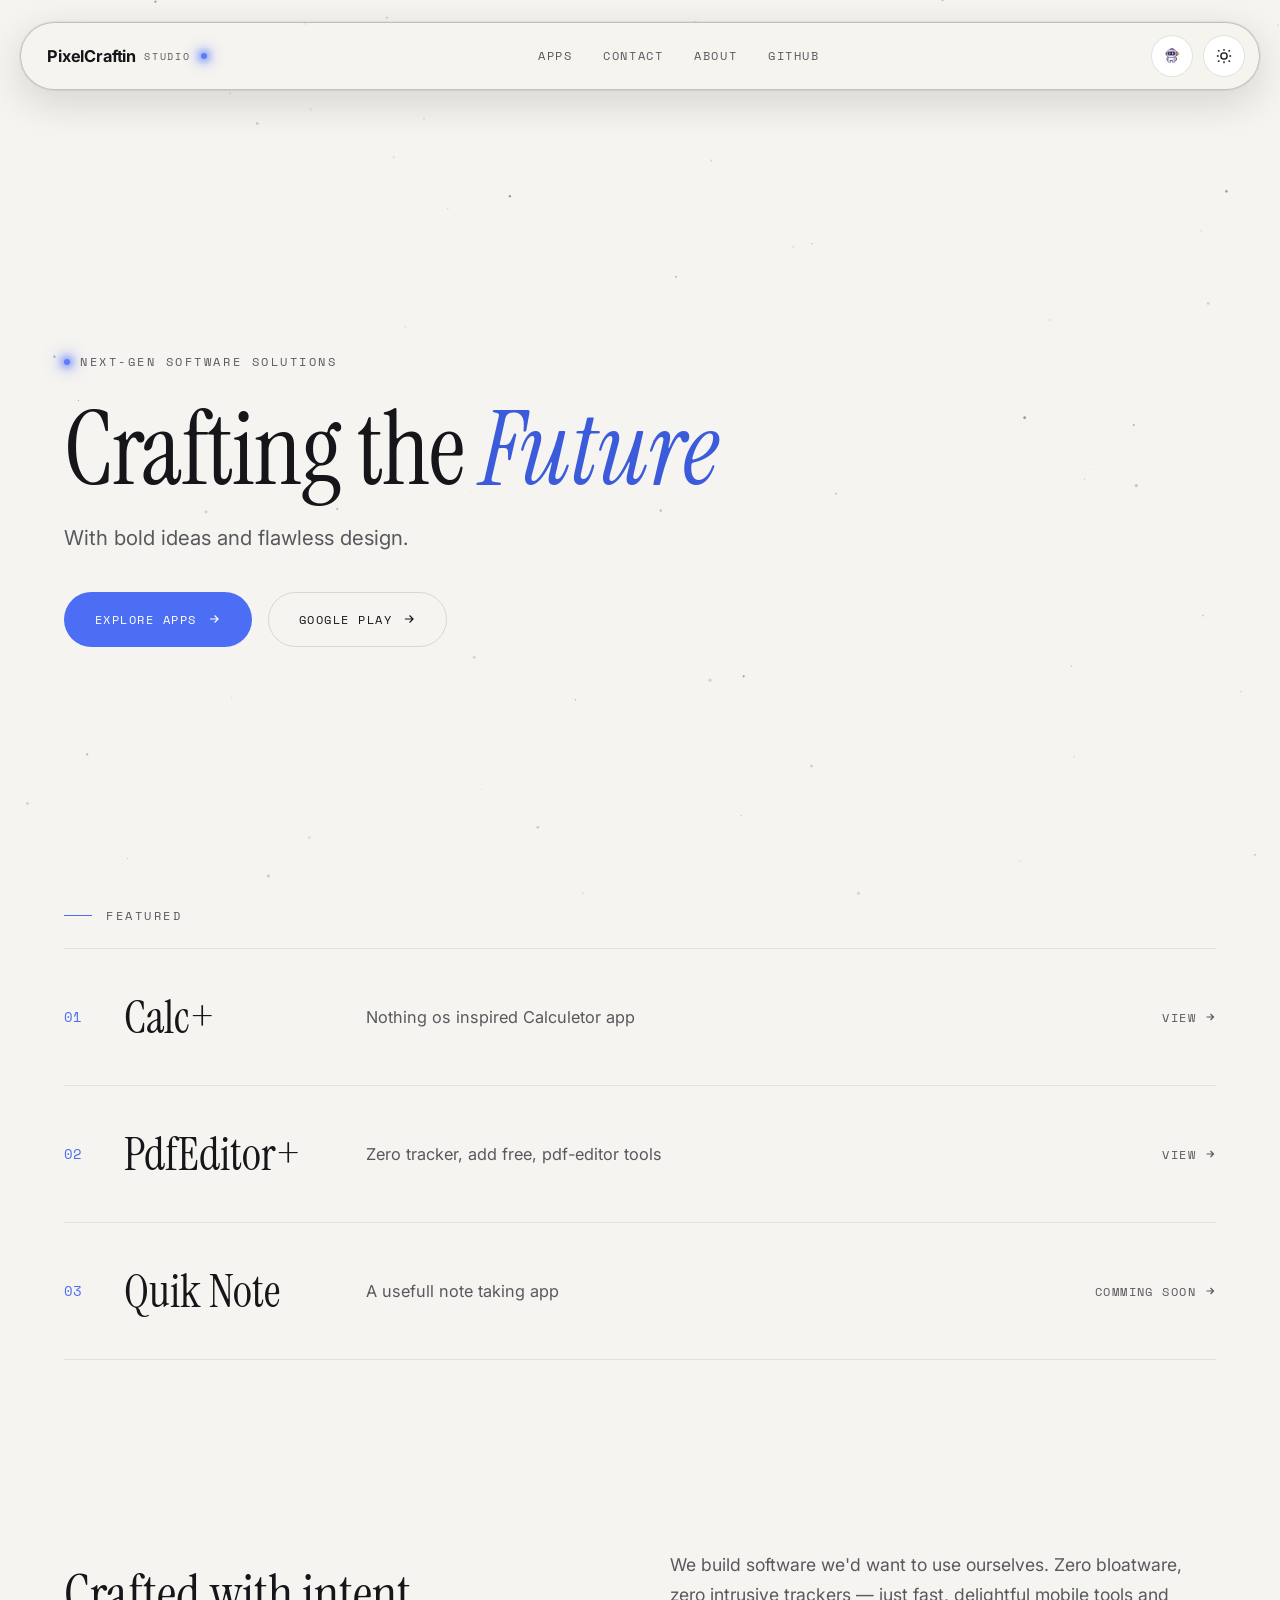
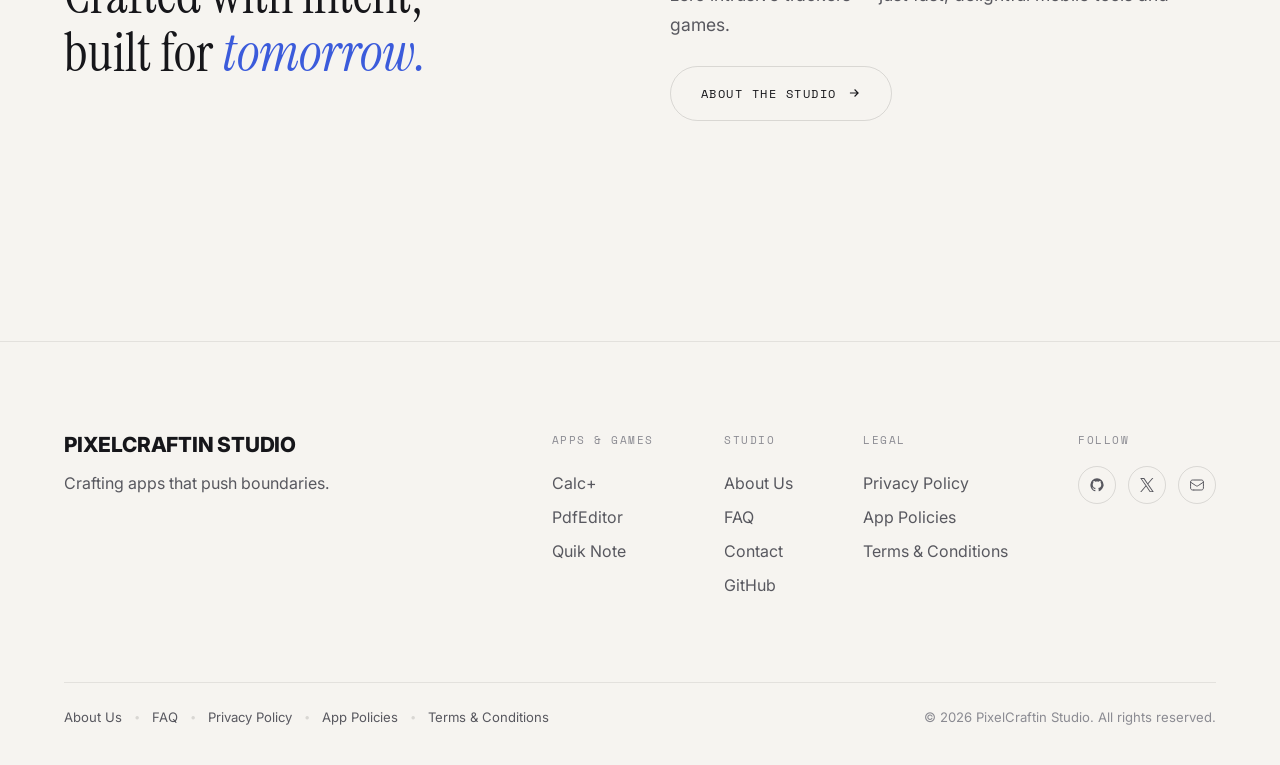
==== commit 12f5562b: "Add files via upload" ====
--- a/index.html
+++ b/index.html
@@ -4,9 +4,9 @@
 <head>
   <meta charset="UTF-8">
   <meta name="viewport" content="width=device-width, initial-scale=1.0">
-  <title>PixelCraftin Studio — Building the Future</title>
+  <title>PixelCraftin Studio — Craftin the Future</title>
   <meta name="description"
-    content="Brilliant apps, built for tomorrow. PixelCraftin Studio is a Next-Gen Software Solutions making N Dial, N Files, N Calc and more.">
+    content="Brilliant apps, built for tomorrow. PixelCraftin Studio is a Next-Gen Software Solutions making Calc+, PdfEditor+, Quik Note and more.">
   <link rel="icon" type="image/png" sizes="32x32" href="favicon/favicon-32x32.png">
   <link rel="icon" type="image/png" sizes="16x16" href="favicon/favicon-16x16.png">
   <link rel="icon" type="image/png" sizes="48x48" href="favicon/favicon-48x48.png">
@@ -30,11 +30,14 @@
       <a href="index.html" class="brand active">PixelCraftin <span>studio</span></a>
       <nav class="nav-links" data-nav>
         <a href="apps.html">Apps</a>
-        <a href="store.html">Store</a>
-        <a href="timeline.html">Timeline</a>
         <a href="contact.html">Contact</a>
+        <a href="about.html">About</a>
+        <a href="https://github.com/pixelcraftin" target="_blank" rel="noopener">GitHub</a>
       </nav>
       <div class="header-actions">
+        <button class="robo-btn" data-robo-toggle aria-label="Open Robo">
+          <img src="ROBO.webp" alt="Robo" class="robo-icon" width="26" height="26" style="width:26px;height:26px;object-fit:cover;border-radius:50%;">
+        </button>
         <button class="theme-toggle" data-theme-toggle aria-label="Toggle color theme">
           <svg class="moon-icon" viewBox="0 0 24 24" fill="none" stroke="currentColor" stroke-width="1.8">
             <path d="M21 12.8A9 9 0 1 1 11.2 3 7 7 0 0 0 21 12.8Z" />
@@ -53,9 +56,9 @@
   </header>
   <nav class="mobile-panel" data-mobile-panel data-nav>
     <a href="apps.html">Apps</a>
-    <a href="store.html">Store</a>
-    <a href="timeline.html">Timeline</a>
     <a href="contact.html">Contact</a>
+    <a href="about.html">About</a>
+    <a href="https://github.com/pixelcraftin" target="_blank" rel="noopener">GitHub</a>
   </nav>
 
   <main class="page">
@@ -93,7 +96,7 @@
         </a>
         <a class="app-row" href="apps.html#n-calc">
           <span class="num">02</span>
-          <span class="name">PdfEditor</span>
+          <span class="name">PdfEditor+</span>
           <span class="desc">Zero tracker, add free, pdf-editor tools</span>
           <span class="view">View <svg viewBox="0 0 24 24" width="12" height="12" fill="none" stroke="currentColor"
               stroke-width="2.4">
@@ -102,10 +105,10 @@
         </a>
         <a class="app-row" href="apps.html#n-files">
           <span class="num">03</span>
-          <span class="name">N Files</span>
-          <span class="desc">A file manager built for speed and control</span>
-          <span class="view">View <svg viewBox="0 0 24 24" width="12" height="12" fill="none" stroke="currentColor"
-              stroke-width="2.4">
+          <span class="name">Quik Note</span>
+          <span class="desc">A usefull note taking app</span>
+          <span class="view">Comming Soon <svg viewBox="0 0 24 24" width="12" height="12" fill="none"
+              stroke="currentColor" stroke-width="2.4">
               <path d="M5 12h14M13 6l6 6-6 6" />
             </svg></span>
         </a>
@@ -113,17 +116,15 @@
     </section>
 
     <section class="wrap studio-statement">
-      <div style="display:grid; grid-template-columns: 1fr 1fr; gap: 60px; align-items:center;">
+      <div class="studio-grid">
         <div>
-          <h2
-            style="font-family:var(--font-display); font-weight:400; font-size:clamp(2.2rem,4.4vw,3.4rem); line-height:1.08; margin:0 0 22px;">
-            Crafted with intent,<br>built for <em style="font-style:italic; color:var(--accent-strong);">tomorrow.</em>
+          <h2>
+            Crafted with intent,<br>built for <em>tomorrow.</em>
           </h2>
         </div>
         <div>
-          <p style="color:var(--text-muted); font-size:1.1rem; line-height:1.7; margin:0 0 26px;">We build software
-            we'd want to use ourselves. Zero bloatware, zero intrusive trackers — just fast, delightful mobile tools and
-            games.</p>
+          <p>We build software we'd want to use ourselves. Zero bloatware, zero intrusive trackers — just fast,
+            delightful mobile tools and games.</p>
           <a class="btn btn-ghost" href="about.html">About the studio
             <svg viewBox="0 0 24 24" fill="none" stroke="currentColor" stroke-width="2">
               <path d="M5 12h14M13 6l6 6-6 6" />
@@ -147,37 +148,41 @@
             <span class="h">Apps &amp; Games</span>
             <a href="apps.html#elements">Calc+</a>
             <a href="apps.html#n-dial">PdfEditor</a>
-            <a href="apps.html#noting-notes">Noting Notes</a>
+            <a href="apps.html#noting-notes">Quik Note</a>
           </div>
           <div class="footer-col">
             <span class="h">Studio</span>
             <a href="about.html">About Us</a>
-            <a href="store.html">Store</a>
-            <a href="timeline.html">Timeline</a>
+            <a href="faq.html">FAQ</a>
             <a href="contact.html">Contact</a>
+            <a href="https://github.com/pixelcraftin" target="_blank" rel="noopener">GitHub</a>
           </div>
           <div class="footer-col">
             <span class="h">Legal</span>
             <a href="privacy.html">Privacy Policy</a>
+            <a href="policy.html">App Policies</a>
             <a href="terms.html">Terms &amp; Conditions</a>
           </div>
           <div class="footer-col">
             <span class="h">Follow</span>
             <div class="footer-social">
+              <a href="https://github.com/pixelcraftin" target="_blank" rel="noopener" aria-label="GitHub"><svg
+                  viewBox="0 0 24 24" fill="currentColor">
+                  <path
+                    d="M12 2A10 10 0 0 0 2 12c0 4.42 2.87 8.17 6.84 9.5.5.08.66-.23.66-.5v-1.69c-2.77.6-3.36-1.34-3.36-1.34-.46-1.16-1.11-1.47-1.11-1.47-.91-.62.07-.6.07-.6 1 .07 1.53 1.03 1.53 1.03.87 1.52 2.34 1.07 2.91.83.1-.65.35-1.09.63-1.34-2.22-.25-4.55-1.11-4.55-4.92 0-1.11.38-2 1.03-2.71-.1-.25-.45-1.29.1-2.64 0 0 .84-.27 2.75 1.02.79-.22 1.65-.33 2.5-.33.85 0 1.71.11 2.5.33 1.91-1.29 2.75-1.02 2.75-1.02.55 1.35.2 2.39.1 2.64.65.71 1.03 1.6 1.03 2.71 0 3.82-2.34 4.66-4.57 4.91.36.31.69.92.69 1.85V21c0 .27.16.59.67.5C19.14 20.16 22 14.42 22 12A10 10 0 0 0 12 2z" />
+                </svg></a>
               <a href="https://twitter.com/CraftinPixel" target="_blank" rel="noopener" aria-label="X / Twitter"><svg
-                  viewBox="0 0 24 24" fill="currentColor">
-                  <path d="M3 3h3.6l5 6.6L17 3h3l-6.7 8.4L21 21h-3.6l-5.4-7.1L6.6 21H3.5l7.2-9.1L3 3Z" />
+                  xmlns="http://www.w3.org/2000/svg" width="1em" height="1em" viewBox="0 0 16 16">
+                  <title xmlns="">twitter</title>
+                  <path fill="currentColor"
+                    d="M9.294 6.928L14.357 1h-1.2L8.762 6.147L5.25 1H1.2l5.31 7.784L1.2 15h1.2l4.642-5.436L10.751 15h4.05zM7.651 8.852l-.538-.775L2.832 1.91h1.843l3.454 4.977l.538.775l4.491 6.47h-1.843z" />
                 </svg></a>
-              <a href="#" aria-label="Discord"><svg xmlns="http://www.w3.org/2000/svg" width="1em" height="1em"
-                  viewBox="0 0 24 24">
-                  <title xmlns="">baseline-discord</title>
-                  <path fill="currentColor"
-                    d="M19.27 5.33C17.94 4.71 16.5 4.26 15 4a.1.1 0 0 0-.07.03c-.18.33-.39.76-.53 1.09a16.1 16.1 0 0 0-4.8 0c-.14-.34-.35-.76-.54-1.09c-.01-.02-.04-.03-.07-.03c-1.5.26-2.93.71-4.27 1.33c-.01 0-.02.01-.03.02c-2.72 4.07-3.47 8.03-3.1 11.95c0 .02.01.04.03.05c1.8 1.32 3.53 2.12 5.24 2.65c.03.01.06 0 .07-.02c.4-.55.76-1.13 1.07-1.74c.02-.04 0-.08-.04-.09c-.57-.22-1.11-.48-1.64-.78c-.04-.02-.04-.08-.01-.11c.11-.08.22-.17.33-.25c.02-.02.05-.02.07-.01c3.44 1.57 7.15 1.57 10.55 0c.02-.01.05-.01.07.01c.11.09.22.17.33.26c.04.03.04.09-.01.11c-.52.31-1.07.56-1.64.78c-.04.01-.05.06-.04.09c.32.61.68 1.19 1.07 1.74c.03.01.06.02.09.01c1.72-.53 3.45-1.33 5.25-2.65c.02-.01.03-.03.03-.05c.44-4.53-.73-8.46-3.1-11.95c-.01-.01-.02-.02-.04-.02M8.52 14.91c-1.03 0-1.89-.95-1.89-2.12s.84-2.12 1.89-2.12c1.06 0 1.9.96 1.89 2.12c0 1.17-.84 2.12-1.89 2.12m6.97 0c-1.03 0-1.89-.95-1.89-2.12s.84-2.12 1.89-2.12c1.06 0 1.9.96 1.89 2.12c0 1.17-.83 2.12-1.89 2.12" />
-                </svg></a>
-              <a href="mailto:pixelcraftinstudio@gmail.com" aria-label="Email"><svg viewBox="0 0 24 24" fill="none"
-                  stroke="currentColor" stroke-width="1.8">
-                  <rect x="3" y="5" width="18" height="14" rx="2" />
-                  <path d="m3 7 9 6 9-6" />
+              <a href="mailto:pixelcraftinstudio@gmail.com" aria-label="Email">
+                <svg xmlns="http://www.w3.org/2000/svg" width="1em" height="1em" viewBox="0 0 24 24">
+                  <title xmlns="">mail</title>
+                  <path fill="none" stroke="currentColor" stroke-linecap="round" stroke-linejoin="round"
+                    stroke-width="1.5"
+                    d="m2.357 7.714l6.98 4.654c.963.641 1.444.962 1.964 1.087c.46.11.939.11 1.398 0c.52-.125 1.001-.446 1.964-1.087l6.98-4.654M7.157 19.5h9.686c1.68 0 2.52 0 3.162-.327a3 3 0 0 0 1.31-1.311c.328-.642.328-1.482.328-3.162V9.3c0-1.68 0-2.52-.327-3.162a3 3 0 0 0-1.311-1.311c-.642-.327-1.482-.327-3.162-.327H7.157c-1.68 0-2.52 0-3.162.327a3 3 0 0 0-1.31 1.311c-.328.642-.328 1.482-.328 3.162v5.4c0 1.68 0 2.52.327 3.162a3 3 0 0 0 1.311 1.311c.642.327 1.482.327 3.162.327" />
                 </svg></a>
             </div>
           </div>
@@ -187,7 +192,11 @@
         <div class="footer-bottom-links">
           <a href="about.html">About Us</a>
           <span class="sep">•</span>
+          <a href="faq.html">FAQ</a>
+          <span class="sep">•</span>
           <a href="privacy.html">Privacy Policy</a>
+          <span class="sep">•</span>
+          <a href="policy.html">App Policies</a>
           <span class="sep">•</span>
           <a href="terms.html">Terms &amp; Conditions</a>
         </div>
--- a/css/style.css
+++ b/css/style.css
@@ -4,54 +4,62 @@
 
 @import url('https://fonts.googleapis.com/css2?family=Instrument+Serif:ital@0;1&family=Inter:wght@400;500;600;700&family=Space+Mono:wght@400;700&display=swap');
 
-:root{
+:root {
   color-scheme: dark;
   --bg: #0a0a0c;
   --bg-raised: #101013;
-  --bg-card: rgba(255,255,255,0.03);
-  --border: rgba(255,255,255,0.12);
-  --border-soft: rgba(255,255,255,0.07);
+  --bg-card: rgba(255, 255, 255, 0.03);
+  --border: rgba(255, 255, 255, 0.12);
+  --border-soft: rgba(255, 255, 255, 0.07);
   --text: #f4f2ee;
   --text-muted: #9a9aa1;
   --text-faint: #616167;
   --accent: #5c7cfa;
   --accent-strong: #748ffc;
   --accent-contrast: #fff;
-  --star: rgba(255,255,255,0.85);
-  --nav-bg: rgba(10,10,12,0.6);
-  --shadow: 0 30px 80px rgba(0,0,0,0.45);
+  --star: rgba(255, 255, 255, 0.85);
+  --nav-bg: rgba(10, 10, 12, 0.6);
+  --shadow: 0 30px 80px rgba(0, 0, 0, 0.45);
   --radius-full: 999px;
   --radius-lg: 22px;
   --radius-md: 14px;
-  --ease: cubic-bezier(.16,.84,.44,1);
+  --ease: cubic-bezier(.16, .84, .44, 1);
 
   --font-display: 'Instrument Serif', Georgia, serif;
   --font-body: 'Inter', -apple-system, BlinkMacSystemFont, sans-serif;
   --font-mono: 'Space Mono', ui-monospace, monospace;
 }
 
-html[data-theme="light"]{
+html[data-theme="light"] {
   color-scheme: light;
   --bg: #f6f4f0;
   --bg-raised: #ffffff;
-  --bg-card: rgba(10,10,12,0.03);
-  --border: rgba(10,10,12,0.12);
-  --border-soft: rgba(10,10,12,0.08);
+  --bg-card: rgba(10, 10, 12, 0.03);
+  --border: rgba(10, 10, 12, 0.12);
+  --border-soft: rgba(10, 10, 12, 0.08);
   --text: #16161a;
   --text-muted: #58585f;
   --text-faint: #8b8b92;
   --accent: #4c6ef5;
   --accent-strong: #3b5bdb;
   --accent-contrast: #fff;
-  --star: rgba(10,10,12,0.55);
-  --nav-bg: rgba(246,244,240,0.7);
-  --shadow: 0 30px 80px rgba(20,15,10,0.12);
-}
-
-*,*::before,*::after{ box-sizing: border-box; }
-html{ scroll-behavior: smooth; }
-body{
-  margin:0;
+  --star: rgba(10, 10, 12, 0.55);
+  --nav-bg: rgba(246, 244, 240, 0.7);
+  --shadow: 0 30px 80px rgba(20, 15, 10, 0.12);
+}
+
+*,
+*::before,
+*::after {
+  box-sizing: border-box;
+}
+
+html {
+  scroll-behavior: smooth;
+}
+
+body {
+  margin: 0;
   background: var(--bg);
   color: var(--text);
   font-family: var(--font-body);
@@ -60,19 +68,44 @@
   transition: background .3s var(--ease), color .3s var(--ease);
 }
 
-img,svg{ display:block; max-width:100%; }
-a{ color: inherit; text-decoration: none; }
-ul{ list-style:none; margin:0; padding:0; }
-button{ font-family: inherit; cursor:pointer; }
-
-::selection{ background: var(--accent); color: var(--accent-contrast); }
-
-@media (prefers-reduced-motion: reduce){
-  *{ animation-duration: .01ms !important; animation-iteration-count: 1 !important; transition-duration: .01ms !important; scroll-behavior: auto !important; }
+img,
+svg {
+  display: block;
+  max-width: 100%;
+}
+
+a {
+  color: inherit;
+  text-decoration: none;
+}
+
+ul {
+  list-style: none;
+  margin: 0;
+  padding: 0;
+}
+
+button {
+  font-family: inherit;
+  cursor: pointer;
+}
+
+::selection {
+  background: var(--accent);
+  color: var(--accent-contrast);
+}
+
+@media (prefers-reduced-motion: reduce) {
+  * {
+    animation-duration: .01ms !important;
+    animation-iteration-count: 1 !important;
+    transition-duration: .01ms !important;
+    scroll-behavior: auto !important;
+  }
 }
 
 /* ---------- Starfield ---------- */
-#starfield{
+#starfield {
   position: fixed;
   inset: 0;
   z-index: 0;
@@ -80,25 +113,36 @@
 }
 
 /* ---------- Layout shell ---------- */
-.page{ position: relative; z-index: 1; min-height: 100vh; }
-.wrap{ max-width: 1360px; margin: 0 auto; padding: 0 clamp(24px, 5vw, 64px); }
+.page {
+  position: relative;
+  z-index: 1;
+  min-height: 100vh;
+}
+
+.wrap {
+  max-width: 1360px;
+  margin: 0 auto;
+  padding: 0 clamp(24px, 5vw, 64px);
+}
 
 /* ---------- Capsule header ---------- */
-.site-header{
+.site-header {
   position: fixed;
   top: 22px;
-  left: 0; right: 0;
+  left: 0;
+  right: 0;
   z-index: 100;
-  display:flex;
-  justify-content:center;
+  display: flex;
+  justify-content: center;
   padding: 0 20px;
 }
-.capsule{
+
+.capsule {
   width: 100%;
   max-width: 1360px;
-  display:flex;
-  align-items:center;
-  justify-content:space-between;
+  display: flex;
+  align-items: center;
+  justify-content: space-between;
   gap: 24px;
   padding: 12px 14px 12px 26px;
   border-radius: var(--radius-full);
@@ -108,21 +152,24 @@
   -webkit-backdrop-filter: blur(18px) saturate(140%);
   box-shadow: 0 12px 40px rgba(0, 0, 0, 0.45), 0 0 0 1px rgba(255, 255, 255, 0.08);
 }
-html[data-theme="light"] .capsule{
+
+html[data-theme="light"] .capsule {
   border: 1px solid rgba(10, 10, 12, 0.22);
   box-shadow: 0 12px 40px rgba(20, 15, 10, 0.14), 0 0 0 1px rgba(10, 10, 12, 0.06);
 }
-.brand{
-  display:inline-flex;
-  align-items:center;
-  gap:8px;
+
+.brand {
+  display: inline-flex;
+  align-items: center;
+  gap: 8px;
   font-family: var(--font-body);
   font-weight: 700;
   font-size: 1.02rem;
   letter-spacing: -0.01em;
   white-space: nowrap;
 }
-.brand span{
+
+.brand span {
   font-family: var(--font-mono);
   font-weight: 400;
   font-size: .62rem;
@@ -130,7 +177,8 @@
   color: var(--text-muted);
   text-transform: uppercase;
 }
-.brand::after{
+
+.brand::after {
   content: "";
   display: inline-block;
   width: 6px;
@@ -147,18 +195,20 @@
     box-shadow: 0 0 6px 1.5px #5c7cfa, 0 0 12px 3px rgba(92, 124, 250, 0.35);
     opacity: 0.85;
   }
+
   100% {
     box-shadow: 0 0 10px 3px #5c7cfa, 0 0 20px 6px rgba(92, 124, 250, 0.65);
     opacity: 1;
   }
 }
 
-.nav-links{
-  display:flex;
-  align-items:center;
+.nav-links {
+  display: flex;
+  align-items: center;
   gap: clamp(18px, 2.4vw, 34px);
 }
-.nav-links a{
+
+.nav-links a {
   font-family: var(--font-mono);
   font-size: .72rem;
   letter-spacing: .14em;
@@ -168,56 +218,326 @@
   padding-bottom: 2px;
   transition: color .2s var(--ease);
 }
-.nav-links a:hover{ color: var(--text); }
-.nav-links a.active{ color: var(--text); }
-.nav-links a.active::after{
-  content:"";
-  position:absolute;
-  left:0; right:0; bottom: -1px;
-  height:2px;
+
+.nav-links a:hover {
+  color: var(--text);
+}
+
+.nav-links a.active {
+  color: var(--text) !important;
+  font-weight: 500;
+}
+
+.nav-links a.active::after {
+  content: "";
+  position: absolute;
+  left: 0;
+  right: 0;
+  bottom: -8px;
+  height: 2.5px;
   background: var(--accent);
   border-radius: 2px;
-}
-
-.header-actions{ display:flex; align-items:center; gap: 10px; }
-
-.theme-toggle{
-  width: 42px; height: 42px;
+  box-shadow: 0 0 8px rgba(92, 124, 250, 0.7);
+}
+
+.header-actions {
+  display: flex;
+  align-items: center;
+  gap: 10px;
+}
+
+/* ---------- Robo Icon Button & Popup ---------- */
+.robo-btn {
+  width: 42px;
+  height: 42px;
+  min-width: 42px;
+  min-height: 42px;
+  max-width: 42px;
+  max-height: 42px;
   border-radius: 50%;
   border: 1px solid var(--border);
   background: var(--bg-raised);
-  display:flex; align-items:center; justify-content:center;
+  display: flex;
+  align-items: center;
+  justify-content: center;
+  cursor: pointer;
+  padding: 0;
+  overflow: hidden;
+  transition: transform .3s var(--ease), border-color .2s, box-shadow .25s, background .2s;
+  flex-shrink: 0;
+  position: relative;
+}
+
+.robo-btn:hover {
+  border-color: var(--accent);
+  box-shadow: 0 0 12px rgba(92, 124, 250, 0.45);
+}
+
+.robo-btn .robo-icon,
+img.robo-icon {
+  width: 26px !important;
+  height: 26px !important;
+  max-width: 26px !important;
+  max-height: 26px !important;
+  border-radius: 50%;
+  object-fit: cover;
+  display: block;
+  margin: 0 auto;
+  transition: transform .35s cubic-bezier(0.34, 1.56, 0.64, 1);
+  pointer-events: none;
+}
+
+.robo-btn.is-active {
+  border-color: var(--accent);
+  background: color-mix(in srgb, var(--accent) 15%, var(--bg-raised));
+  box-shadow: 0 0 14px rgba(92, 124, 250, 0.6);
+}
+
+.robo-btn.is-active .robo-icon {
+  transform: rotate(45deg) scale(1.1);
+}
+
+.robo-popup-overlay {
+  position: fixed;
+  inset: 0;
+  background: rgba(0, 0, 0, 0.55);
+  backdrop-filter: blur(6px);
+  -webkit-backdrop-filter: blur(6px);
+  z-index: 9998;
+  opacity: 0;
+  visibility: hidden;
+  transition: opacity .25s ease, visibility .25s ease;
+}
+
+.robo-popup-overlay.is-open {
+  opacity: 1;
+  visibility: visible;
+}
+
+.robo-popup {
+  position: fixed;
+  top: 86px;
+  right: clamp(14px, 4vw, 40px);
+  width: min(360px, calc(100vw - 28px));
+  background: var(--bg-card);
+  border: 1px solid var(--border);
+  border-radius: var(--radius-lg);
+  box-shadow: 0 20px 45px rgba(0, 0, 0, 0.5), 0 0 20px rgba(92, 124, 250, 0.2);
+  z-index: 9999;
+  opacity: 0;
+  visibility: hidden;
+  transform: translateY(-12px) scale(0.95);
+  transition: opacity .25s var(--ease), transform .25s var(--ease), visibility .25s;
+  overflow: hidden;
+}
+
+.robo-popup.is-open {
+  opacity: 1;
+  visibility: visible;
+  transform: translateY(0) scale(1);
+}
+
+.robo-popup-header {
+  display: flex;
+  align-items: center;
+  justify-content: space-between;
+  padding: 14px 18px;
+  background: var(--bg-raised);
+  border-bottom: 1px solid var(--border);
+}
+
+.robo-popup-title {
+  display: flex;
+  align-items: center;
+  gap: 10px;
+}
+
+.robo-popup-avatar {
+  width: 32px !important;
+  height: 32px !important;
+  max-width: 32px !important;
+  max-height: 32px !important;
+  border-radius: 50%;
+  background: color-mix(in srgb, var(--accent) 18%, transparent);
+  border: 1px solid var(--accent);
+  padding: 2px;
+  object-fit: cover;
+  display: block;
+}
+
+.robo-popup-title h4 {
+  margin: 0;
+  font-size: .92rem;
+  font-weight: 600;
+  color: var(--text);
+}
+
+.robo-popup-title span {
+  font-family: var(--font-mono);
+  font-size: .65rem;
+  color: #00E676;
+  display: flex;
+  align-items: center;
+  gap: 4px;
+}
+
+.robo-popup-title span::before {
+  content: "";
+  width: 6px;
+  height: 6px;
+  border-radius: 50%;
+  background: #00E676;
+  display: inline-block;
+  box-shadow: 0 0 6px #00E676;
+}
+
+.robo-close-btn {
+  width: 28px;
+  height: 28px;
+  border-radius: 50%;
+  border: 1px solid var(--border);
+  background: transparent;
+  color: var(--text-muted);
+  display: flex;
+  align-items: center;
+  justify-content: center;
+  cursor: pointer;
+  font-size: 1.2rem;
+  line-height: 1;
+  transition: all .2s;
+}
+
+.robo-close-btn:hover {
+  color: var(--text);
+  border-color: var(--accent);
+  background: var(--bg-card);
+}
+
+.robo-popup-body {
+  padding: 18px;
+  display: flex;
+  flex-direction: column;
+  gap: 14px;
+}
+
+.robo-msg-bubble {
+  background: var(--bg-raised);
+  border: 1px solid var(--border);
+  border-radius: 12px;
+  border-top-left-radius: 2px;
+  padding: 12px 14px;
+  font-size: .88rem;
+  color: var(--text);
+  line-height: 1.5;
+}
+
+.robo-actions-grid {
+  display: flex;
+  flex-direction: column;
+  gap: 8px;
+}
+
+.robo-action-link {
+  display: flex;
+  align-items: center;
+  justify-content: space-between;
+  padding: 10px 12px;
+  border-radius: var(--radius-md);
+  background: var(--bg-raised);
+  border: 1px solid var(--border);
+  color: var(--text);
+  font-size: .82rem;
+  text-decoration: none;
+  transition: all .2s;
+}
+
+.robo-action-link:hover {
+  border-color: var(--accent);
+  background: color-mix(in srgb, var(--accent) 12%, var(--bg-card));
+  color: var(--accent);
+  transform: translateX(3px);
+}
+
+.robo-action-link span {
+  display: flex;
+  align-items: center;
+  gap: 8px;
+}
+
+.theme-toggle {
+  width: 42px;
+  height: 42px;
+  border-radius: 50%;
+  border: 1px solid var(--border);
+  background: var(--bg-raised);
+  display: flex;
+  align-items: center;
+  justify-content: center;
   color: var(--text);
   transition: transform .25s var(--ease), border-color .2s;
   flex-shrink: 0;
 }
-.theme-toggle:hover{ border-color: var(--accent); transform: rotate(-14deg); }
-.theme-toggle svg{ width: 18px; height: 18px; }
-.theme-toggle .sun-icon{ display:none; }
-html[data-theme="light"] .theme-toggle .moon-icon{ display:none; }
-html[data-theme="light"] .theme-toggle .sun-icon{ display:block; }
-
-.menu-btn{
-  display:none;
-  width: 42px; height: 42px;
+
+.theme-toggle:hover {
+  border-color: var(--accent);
+  transform: rotate(-14deg);
+}
+
+.theme-toggle svg {
+  width: 18px;
+  height: 18px;
+}
+
+.theme-toggle .sun-icon {
+  display: none;
+}
+
+html[data-theme="light"] .theme-toggle .moon-icon {
+  display: none;
+}
+
+html[data-theme="light"] .theme-toggle .sun-icon {
+  display: block;
+}
+
+.menu-btn {
+  display: none;
+  width: 42px;
+  height: 42px;
   border-radius: 50%;
   border: 1px solid var(--border);
   background: var(--bg-raised);
-  align-items:center; justify-content:center;
+  align-items: center;
+  justify-content: center;
   flex-direction: column;
   gap: 4px;
 }
-.menu-btn span{
-  display:block; width: 16px; height: 1.5px; background: var(--text);
+
+.menu-btn span {
+  display: block;
+  width: 16px;
+  height: 1.5px;
+  background: var(--text);
   transition: transform .25s var(--ease), opacity .2s;
 }
-.menu-btn.is-open span:nth-child(1){ transform: translateY(5.5px) rotate(45deg); }
-.menu-btn.is-open span:nth-child(2){ opacity: 0; }
-.menu-btn.is-open span:nth-child(3){ transform: translateY(-5.5px) rotate(-45deg); }
-
-.mobile-panel{
+
+.menu-btn.is-open span:nth-child(1) {
+  transform: translateY(5.5px) rotate(45deg);
+}
+
+.menu-btn.is-open span:nth-child(2) {
+  opacity: 0;
+}
+
+.menu-btn.is-open span:nth-child(3) {
+  transform: translateY(-5.5px) rotate(-45deg);
+}
+
+.mobile-panel {
   position: fixed;
-  top: 88px; left: 20px; right: 20px;
+  top: 88px;
+  left: 20px;
+  right: 20px;
   z-index: 99;
   background: var(--nav-bg);
   backdrop-filter: blur(18px);
@@ -232,8 +552,14 @@
   transform: translateY(-8px);
   transition: opacity .22s var(--ease), transform .22s var(--ease);
 }
-.mobile-panel.is-open{ display:flex; opacity:1; transform: translateY(0); }
-.mobile-panel a{
+
+.mobile-panel.is-open {
+  display: flex;
+  opacity: 1;
+  transform: translateY(0);
+}
+
+.mobile-panel a {
   padding: 14px 16px;
   font-family: var(--font-mono);
   font-size: .78rem;
@@ -241,41 +567,63 @@
   text-transform: uppercase;
   color: var(--text-muted);
   border-radius: var(--radius-md);
-}
-.mobile-panel a.active, .mobile-panel a:hover{ color: var(--text); background: var(--bg-card); }
+  transition: background .2s, color .2s;
+}
+
+.mobile-panel a:hover {
+  color: var(--text);
+  background: var(--bg-card);
+}
+
+.mobile-panel a.active {
+  color: var(--text);
+  background: color-mix(in srgb, var(--accent) 14%, var(--bg-card));
+  border-left: 3px solid var(--accent);
+}
 
 /* ---------- Eyebrow ---------- */
-.eyebrow{
-  display:inline-flex; align-items:center; gap:10px;
+.eyebrow {
+  display: inline-flex;
+  align-items: center;
+  gap: 10px;
   font-family: var(--font-mono);
   font-size: .72rem;
   letter-spacing: .22em;
   text-transform: uppercase;
   color: var(--text-muted);
 }
-.eyebrow::before{
-  content:"";
-  width: 6px; height: 6px;
+
+.eyebrow::before {
+  content: "";
+  width: 6px;
+  height: 6px;
   border-radius: 50%;
   background: #5c7cfa;
   box-shadow: 0 0 8px 2px #5c7cfa, 0 0 16px 4px rgba(92, 124, 250, 0.5);
   flex-shrink: 0;
   animation: eyebrow-dot-glow 2.5s ease-in-out infinite alternate;
 }
+
 @keyframes eyebrow-dot-glow {
   0% {
     box-shadow: 0 0 6px 1.5px #5c7cfa, 0 0 12px 3px rgba(92, 124, 250, 0.35);
     opacity: 0.85;
   }
+
   100% {
     box-shadow: 0 0 10px 3px #5c7cfa, 0 0 20px 6px rgba(92, 124, 250, 0.7);
     opacity: 1;
   }
 }
-.eyebrow.rule{ gap: 14px; }
-.eyebrow.rule::before{
-  content:"";
-  width: 28px; height: 1px;
+
+.eyebrow.rule {
+  gap: 14px;
+}
+
+.eyebrow.rule::before {
+  content: "";
+  width: 28px;
+  height: 1px;
   border-radius: 0;
   background: var(--accent);
   box-shadow: none;
@@ -283,15 +631,16 @@
 }
 
 /* ---------- Hero ---------- */
-.hero{
+.hero {
   padding-top: 220px;
   padding-bottom: 120px;
   min-height: 100vh;
-  display:flex;
-  flex-direction:column;
-  justify-content:center;
-}
-.hero h1{
+  display: flex;
+  flex-direction: column;
+  justify-content: center;
+}
+
+.hero h1 {
   font-family: var(--font-display);
   font-weight: 400;
   font-size: clamp(3rem, 8vw, 6.4rem);
@@ -299,21 +648,30 @@
   letter-spacing: -0.01em;
   margin: 28px 0 22px;
 }
-.hero h1 em{
+
+.hero h1 em {
   font-style: italic;
   color: var(--accent-strong);
 }
-.hero p.sub{
+
+.hero p.sub {
   font-size: clamp(1.05rem, 1.6vw, 1.3rem);
   color: var(--text-muted);
   max-width: 640px;
   margin: 0 0 42px;
 }
-.hero-actions{ display:flex; gap: 16px; flex-wrap: wrap; }
+
+.hero-actions {
+  display: flex;
+  gap: 16px;
+  flex-wrap: wrap;
+}
 
 /* ---------- Buttons ---------- */
-.btn{
-  display:inline-flex; align-items:center; gap:10px;
+.btn {
+  display: inline-flex;
+  align-items: center;
+  gap: 10px;
   padding: 17px 30px;
   border-radius: var(--radius-full);
   font-family: var(--font-mono);
@@ -324,102 +682,191 @@
   transition: transform .2s var(--ease), background .2s, border-color .2s, opacity .2s;
   border: 1px solid transparent;
 }
-.btn:active{ transform: scale(.97); }
-.btn-primary{
+
+.btn:active {
+  transform: scale(.97);
+}
+
+.btn-primary {
   background: var(--accent);
   color: #fff;
 }
-.btn-primary:hover{ background: var(--accent-strong); }
-.btn-ghost{
+
+.btn-primary:hover {
+  background: var(--accent-strong);
+}
+
+.btn-ghost {
   border-color: var(--border);
   color: var(--text);
   background: transparent;
 }
-.btn-ghost:hover{ border-color: var(--text-muted); }
-.btn svg{ width: 14px; height: 14px; }
+
+.btn-ghost:hover {
+  border-color: var(--text-muted);
+}
+
+.btn svg {
+  width: 14px;
+  height: 14px;
+}
 
 /* ---------- Section basics ---------- */
-section{ position: relative; padding: 120px 0; }
-.section-head{ margin-bottom: 64px; max-width: 760px; }
-.section-head h2{
+section {
+  position: relative;
+  padding: 120px 0;
+}
+
+.section-head {
+  margin-bottom: 64px;
+  max-width: 760px;
+}
+
+.section-head h2 {
   font-family: var(--font-display);
   font-weight: 400;
   font-size: clamp(2.4rem, 5vw, 4rem);
   margin: 22px 0 18px;
   line-height: 1.05;
 }
-.section-head h2 em{ font-style: italic; color: var(--accent-strong); }
-.section-head p{ color: var(--text-muted); font-size: 1.08rem; max-width: 620px; }
+
+.section-head h2 em {
+  font-style: italic;
+  color: var(--accent-strong);
+}
+
+.section-head p {
+  color: var(--text-muted);
+  font-size: 1.08rem;
+  max-width: 620px;
+}
 
 /* ---------- Featured app rows ---------- */
-.app-rows{ border-top: 1px solid var(--border-soft); margin-top: 24px; }
-.app-row{
-  display:flex;
-  align-items:center;
+.app-rows {
+  border-top: 1px solid var(--border-soft);
+  margin-top: 24px;
+}
+
+.app-row {
+  display: flex;
+  align-items: center;
   gap: 32px;
   padding: 38px 0;
   border-bottom: 1px solid var(--border-soft);
   transition: padding-left .25s var(--ease), background .25s var(--ease);
 }
-.app-row:hover{ padding-left: 14px; background: var(--bg-card); }
-.app-row .num{
+
+.app-row:hover {
+  padding-left: 14px;
+  background: var(--bg-card);
+}
+
+.app-row .num {
   font-family: var(--font-mono);
   color: var(--accent);
   font-size: .85rem;
   min-width: 28px;
 }
-.app-row .name{
+
+.app-row .name {
   font-family: var(--font-display);
   font-size: clamp(1.8rem, 3.6vw, 3rem);
   font-weight: 400;
   min-width: 210px;
 }
-.app-row .desc{
+
+.app-row .desc {
   color: var(--text-muted);
   flex: 1;
   font-size: 1.02rem;
 }
-.app-row .view{
+
+.app-row .view {
   font-family: var(--font-mono);
   font-size: .74rem;
   letter-spacing: .12em;
   text-transform: uppercase;
-  display:flex;
-  align-items:center;
+  display: flex;
+  align-items: center;
   gap: 8px;
   color: var(--text-muted);
   white-space: nowrap;
   transition: color .2s, gap .2s;
 }
-.app-row:hover .view{ color: var(--text); gap: 12px; }
+
+.app-row:hover .view {
+  color: var(--text);
+  gap: 12px;
+}
 
 /* ---------- Studio statement section ---------- */
-.studio-statement{
+.studio-statement {
   padding-top: clamp(130px, 16vw, 190px);
   padding-bottom: clamp(110px, 13vw, 160px);
 }
 
+.studio-grid {
+  display: grid;
+  grid-template-columns: 1fr 1fr;
+  gap: clamp(32px, 5vw, 60px);
+  align-items: center;
+}
+
+.studio-grid h2 {
+  font-family: var(--font-display);
+  font-weight: 400;
+  font-size: clamp(2.2rem, 4.4vw, 3.4rem);
+  line-height: 1.08;
+  margin: 0 0 22px;
+}
+
+.studio-grid h2 em {
+  font-style: italic;
+  color: var(--accent-strong);
+}
+
+.studio-grid p {
+  color: var(--text-muted);
+  font-size: 1.1rem;
+  line-height: 1.7;
+  margin: 0 0 26px;
+}
+
 /* ---------- App detail block ---------- */
-.app-detail{
-  display:grid;
+.app-detail {
+  display: grid;
   grid-template-columns: minmax(280px, 460px) 1fr;
   gap: 72px;
-  align-items:center;
+  align-items: center;
   padding: 100px 0;
   border-bottom: 1px solid var(--border-soft);
 }
-.app-detail:last-of-type{ border-bottom: none; }
-.app-detail.reverse{ grid-template-columns: 1fr minmax(280px, 460px); }
-.app-detail.reverse .phone-stage{ order: 2; }
-.app-detail.reverse .app-copy{ order: 1; padding-left: clamp(28px, 6vw, 70px); }
-
-.app-copy h3{
+
+.app-detail:last-of-type {
+  border-bottom: none;
+}
+
+.app-detail.reverse {
+  grid-template-columns: 1fr minmax(280px, 460px);
+}
+
+.app-detail.reverse .phone-stage {
+  order: 2;
+}
+
+.app-detail.reverse .app-copy {
+  order: 1;
+  padding-left: clamp(28px, 6vw, 70px);
+}
+
+.app-copy h3 {
   font-family: var(--font-display);
   font-size: clamp(2.2rem, 4vw, 3.4rem);
   font-weight: 400;
   margin: 0 0 18px;
 }
-.app-copy .tagline{
+
+.app-copy .tagline {
   font-family: var(--font-display);
   font-style: italic;
   font-size: 1.3rem;
@@ -427,24 +874,43 @@
   margin: 0 0 32px;
   line-height: 1.4;
 }
-.feature-list{ margin: 0 0 38px; display:flex; flex-direction:column; gap: 16px; }
-.feature-list li{
-  display:flex; align-items:center; gap: 14px;
+
+.feature-list {
+  margin: 0 0 38px;
+  display: flex;
+  flex-direction: column;
+  gap: 16px;
+}
+
+.feature-list li {
+  display: flex;
+  align-items: center;
+  gap: 14px;
   font-size: 1.05rem;
 }
-.feature-list li::before{
-  content:"";
-  width: 7px; height: 7px;
+
+.feature-list li::before {
+  content: "";
+  width: 7px;
+  height: 7px;
   border-radius: 50%;
   background: var(--accent);
-  flex-shrink:0;
+  flex-shrink: 0;
 }
 
 /* ---------- Phone mockup ---------- */
-.phone-stage{ position: relative; height: 480px; display:flex; align-items:center; justify-content:center; }
-.phone{
-  position:absolute;
-  width: 232px; height: 462px;
+.phone-stage {
+  position: relative;
+  height: 480px;
+  display: flex;
+  align-items: center;
+  justify-content: center;
+}
+
+.phone {
+  position: absolute;
+  width: 232px;
+  height: 462px;
   border-radius: 34px;
   border: 8px solid var(--bg-raised);
   background: #0d0d10;
@@ -453,10 +919,22 @@
   display: flex;
   flex-direction: column;
 }
-html[data-theme="light"] .phone{ background: #16161a; }
-.phone.back{ transform: translate(-46px, 14px) rotate(-6deg); opacity:.7; filter: blur(.3px); }
-.phone.front{ transform: translate(30px, -10px) rotate(4deg); }
-.phone-screenshot{
+
+html[data-theme="light"] .phone {
+  background: #16161a;
+}
+
+.phone.back {
+  transform: translate(-46px, 14px) rotate(-6deg);
+  opacity: .7;
+  filter: blur(.3px);
+}
+
+.phone.front {
+  transform: translate(30px, -10px) rotate(4deg);
+}
+
+.phone-screenshot {
   position: absolute;
   inset: 0;
   width: 100%;
@@ -467,7 +945,8 @@
   z-index: 5;
   background: #0d0d10;
 }
-.phone-notch{
+
+.phone-notch {
   position: absolute;
   top: 10px;
   left: 50%;
@@ -477,49 +956,1348 @@
   background: #050507;
   border-radius: 20px;
   z-index: 10;
-  border: 1px solid rgba(255,255,255,0.06);
-}
-.phone-screen{ padding: 22px 14px 18px; color: #eee; font-size: .62rem; height: 100%; position: relative; z-index: 1; }
-.phone-screen .ph-title{ font-family: var(--font-display); font-size: 1rem; margin-bottom: 14px; color: #fff; }
-.phone-row{ display:flex; align-items:center; gap:8px; padding: 6px 0; border-bottom: 1px solid rgba(255,255,255,.06); }
-.phone-avatar{ width: 20px; height:20px; border-radius:50%; background: linear-gradient(135deg,var(--accent),#91a7ff); flex-shrink:0; }
-.phone-bar{ height: 6px; border-radius: 4px; background: rgba(255,255,255,.08); overflow:hidden; margin: 10px 0 16px; }
-.phone-bar i{ display:block; height:100%; width: 24%; background: var(--accent); }
-.phone-grid{ display:grid; grid-template-columns: repeat(3,1fr); gap:5px; }
-.phone-grid div{ aspect-ratio:1; border-radius:6px; background: linear-gradient(160deg,#3a3a40,#1b1b1f); }
-
-
-
-/* ---------- Store ---------- */
-.store-hero p{ color: var(--text-muted); font-size: 1.15rem; line-height: 1.7; max-width: 560px; margin: 24px 0 40px; }
+  border: 1px solid rgba(255, 255, 255, 0.06);
+}
+
+.phone-screen {
+  padding: 22px 14px 18px;
+  color: #eee;
+  font-size: .62rem;
+  height: 100%;
+  position: relative;
+  z-index: 1;
+}
+
+.phone-screen .ph-title {
+  font-family: var(--font-display);
+  font-size: 1rem;
+  margin-bottom: 14px;
+  color: #fff;
+}
+
+.phone-row {
+  display: flex;
+  align-items: center;
+  gap: 8px;
+  padding: 6px 0;
+  border-bottom: 1px solid rgba(255, 255, 255, .06);
+}
+
+.phone-avatar {
+  width: 20px;
+  height: 20px;
+  border-radius: 50%;
+  background: linear-gradient(135deg, var(--accent), #91a7ff);
+  flex-shrink: 0;
+}
+
+.phone-bar {
+  height: 6px;
+  border-radius: 4px;
+  background: rgba(255, 255, 255, .08);
+  overflow: hidden;
+  margin: 10px 0 16px;
+}
+
+.phone-bar i {
+  display: block;
+  height: 100%;
+  width: 24%;
+  background: var(--accent);
+}
+
+.phone-grid {
+  display: grid;
+  grid-template-columns: repeat(3, 1fr);
+  gap: 5px;
+}
+
+.phone-grid div {
+  aspect-ratio: 1;
+  border-radius: 6px;
+  background: linear-gradient(160deg, #3a3a40, #1b1b1f);
+}
+
+
+
+/* ---------- Google Play Store ---------- */
+.store-hero {
+  padding-top: 170px;
+  padding-bottom: 50px;
+}
+
+.store-hero p {
+  color: var(--text-muted);
+  font-size: 1.15rem;
+  line-height: 1.7;
+  max-width: 620px;
+  margin: 18px 0 0;
+}
+
+.play-dev-card {
+  background: var(--bg-card);
+  border: 1px solid var(--border);
+  border-radius: var(--radius-lg);
+  padding: clamp(24px, 4vw, 36px);
+  margin-top: 40px;
+  display: flex;
+  flex-wrap: wrap;
+  align-items: center;
+  justify-content: space-between;
+  gap: 24px;
+  box-shadow: var(--shadow);
+  position: relative;
+  overflow: hidden;
+}
+
+.play-dev-card::before {
+  content: "";
+  position: absolute;
+  top: 0;
+  left: 0;
+  right: 0;
+  height: 3px;
+  background: linear-gradient(90deg, #00D3FF, #00E676, #FFCE00, #FF3A44);
+}
+
+.play-dev-info {
+  display: flex;
+  align-items: center;
+  gap: 20px;
+}
+
+.play-dev-avatar {
+  width: 64px;
+  height: 64px;
+  border-radius: 16px;
+  background: linear-gradient(135deg, var(--accent), #364fc7);
+  display: flex;
+  align-items: center;
+  justify-content: center;
+  font-family: var(--font-display);
+  font-size: 1.8rem;
+  color: #fff;
+  flex-shrink: 0;
+  box-shadow: 0 4px 16px rgba(92, 124, 250, 0.35);
+}
+
+.play-dev-meta h3 {
+  margin: 0 0 6px;
+  font-size: 1.35rem;
+  font-weight: 600;
+  color: var(--text);
+  display: flex;
+  align-items: center;
+  gap: 8px;
+  flex-wrap: wrap;
+}
+
+.play-verified-badge {
+  display: inline-flex;
+  align-items: center;
+  gap: 4px;
+  font-family: var(--font-mono);
+  font-size: .7rem;
+  background: color-mix(in srgb, #00E676 15%, var(--bg-card));
+  color: #00E676;
+  border: 1px solid rgba(0, 230, 118, 0.3);
+  padding: 3px 8px;
+  border-radius: var(--radius-full);
+}
+
+.play-dev-stats {
+  display: flex;
+  align-items: center;
+  gap: 16px;
+  font-family: var(--font-mono);
+  font-size: .78rem;
+  color: var(--text-muted);
+  flex-wrap: wrap;
+}
+
+.play-dev-stats span {
+  display: inline-flex;
+  align-items: center;
+  gap: 4px;
+}
+
+.play-grid {
+  display: grid;
+  grid-template-columns: repeat(auto-fill, minmax(320px, 1fr));
+  gap: 28px;
+  margin: 40px 0 70px;
+}
+
+.play-card {
+  background: var(--bg-card);
+  border: 1px solid var(--border);
+  border-radius: var(--radius-lg);
+  padding: 26px;
+  display: flex;
+  flex-direction: column;
+  justify-content: space-between;
+  gap: 20px;
+  transition: transform .25s var(--ease), border-color .25s, box-shadow .25s;
+  position: relative;
+}
+
+.play-card:hover {
+  transform: translateY(-4px);
+  border-color: var(--accent);
+  box-shadow: 0 12px 30px rgba(0, 0, 0, 0.35);
+}
+
+.play-card-header {
+  display: flex;
+  gap: 16px;
+  align-items: flex-start;
+}
+
+.play-app-icon {
+  width: 58px;
+  height: 58px;
+  border-radius: 14px;
+  display: flex;
+  align-items: center;
+  justify-content: center;
+  flex-shrink: 0;
+  box-shadow: 0 4px 14px rgba(0, 0, 0, 0.25);
+  color: #fff;
+  overflow: hidden;
+}
+
+.play-app-icon img {
+  width: 100%;
+  height: 100%;
+  object-fit: cover;
+  border-radius: inherit;
+  display: block;
+}
+
+.play-app-icon svg {
+  width: 28px;
+  height: 28px;
+}
+
+.play-app-info h3 {
+  margin: 0 0 4px;
+  font-size: 1.25rem;
+  font-weight: 600;
+  color: var(--text);
+}
+
+.play-app-cat {
+  font-family: var(--font-mono);
+  font-size: .72rem;
+  color: var(--text-faint);
+  letter-spacing: .05em;
+}
+
+.play-rating {
+  display: inline-flex;
+  align-items: center;
+  gap: 4px;
+  margin-top: 4px;
+  font-size: .8rem;
+  color: #FFCE00;
+  font-weight: 600;
+}
+
+.play-card p {
+  color: var(--text-muted);
+  font-size: .92rem;
+  line-height: 1.6;
+  margin: 0;
+}
+
+.play-tags {
+  display: flex;
+  flex-wrap: wrap;
+  gap: 8px;
+}
+
+.play-tag {
+  font-family: var(--font-mono);
+  font-size: .68rem;
+  padding: 4px 10px;
+  border-radius: var(--radius-full);
+  background: var(--bg-raised);
+  border: 1px solid var(--border);
+  color: var(--text-muted);
+}
+
+.filter-bar {
+  display: flex;
+  align-items: center;
+  gap: 10px;
+  overflow-x: auto;
+  padding: 6px 0 18px;
+  scrollbar-width: none;
+  -webkit-overflow-scrolling: touch;
+}
+
+.filter-bar::-webkit-scrollbar {
+  display: none;
+}
+
+.filter-btn {
+  font-family: var(--font-mono);
+  font-size: .75rem;
+  letter-spacing: .08em;
+  padding: 8px 18px;
+  border-radius: var(--radius-full);
+  background: var(--bg-card);
+  border: 1px solid var(--border);
+  color: var(--text-muted);
+  cursor: pointer;
+  white-space: nowrap;
+  transition: all .2s var(--ease);
+}
+
+.filter-btn:hover {
+  color: var(--text);
+  border-color: var(--accent);
+}
+
+.filter-btn.active {
+  background: var(--accent);
+  color: #fff;
+  border-color: var(--accent);
+  box-shadow: 0 0 14px rgba(92, 124, 250, 0.45);
+}
+
+.app-card-actions {
+  display: flex;
+  align-items: center;
+  gap: 10px;
+  margin-top: 14px;
+  flex-wrap: wrap;
+}
+
+.app-action-btn {
+  display: inline-flex;
+  align-items: center;
+  gap: 6px;
+  font-family: var(--font-mono);
+  font-size: .72rem;
+  letter-spacing: .04em;
+  padding: 8px 14px;
+  border-radius: var(--radius-md);
+  background: var(--bg-raised);
+  border: 1px solid var(--border);
+  color: var(--text);
+  text-decoration: none;
+  transition: all .2s var(--ease);
+}
+
+.app-action-btn svg {
+  width: 14px;
+  height: 14px;
+}
+
+.app-action-btn:hover {
+  border-color: var(--accent);
+  color: var(--accent);
+  background: color-mix(in srgb, var(--accent) 10%, var(--bg-raised));
+  transform: translateY(-1px);
+}
+
+.app-action-btn.primary {
+  background: var(--accent);
+  color: #fff;
+  border-color: var(--accent);
+}
+
+.app-action-btn.primary:hover {
+  background: var(--accent-strong);
+  color: #fff;
+}
+
+/* ----------  App Policy Layout ---------- */
+.policy-hero-wrap {
+  display: grid;
+  grid-template-columns: 1.15fr 0.85fr;
+  gap: clamp(24px, 4vw, 44px);
+  align-items: center;
+  padding: 40px 0 20px;
+}
+
+.policy-hero-left .eyebrow {
+  margin-bottom: 8px;
+}
+
+.policy-hero-left h1 {
+  font-family: var(--font-display);
+  font-size: clamp(2.3rem, 4.5vw, 3.5rem);
+  font-weight: 400;
+  line-height: 1.12;
+  margin: 12px 0 16px;
+  color: var(--text);
+}
+
+.policy-hero-left p {
+  color: var(--text-muted);
+  font-size: 1.06rem;
+  line-height: 1.65;
+  margin: 0;
+  max-width: 520px;
+}
+
+.policy-baseline-card {
+  background: var(--bg-card);
+  border: 1px solid var(--border);
+  border-radius: var(--radius-lg);
+  padding: clamp(22px, 3vw, 30px);
+  box-shadow: 0 8px 24px rgba(0, 0, 0, 0.2);
+}
+
+.policy-baseline-card h3 {
+  font-family: var(--font-display);
+  font-size: 1.32rem;
+  font-weight: 400;
+  margin: 0 0 16px;
+  color: var(--text);
+}
+
+.policy-baseline-list {
+  list-style: none;
+  padding: 0;
+  margin: 0;
+  display: flex;
+  flex-direction: column;
+  gap: 12px;
+}
+
+.policy-baseline-list li {
+  display: flex;
+  align-items: flex-start;
+  gap: 10px;
+  font-size: .92rem;
+  line-height: 1.5;
+  color: var(--text-muted);
+}
+
+.policy-baseline-list li::before {
+  content: "";
+  display: inline-block;
+  width: 6px;
+  height: 6px;
+  border-radius: 50%;
+  background: var(--accent);
+  margin-top: 7px;
+  flex-shrink: 0;
+}
+
+.policy-divider {
+  border: 0;
+  height: 1px;
+  background: var(--border-soft);
+  margin: 40px 0;
+}
+
+.policy-choose-head {
+  display: flex;
+  align-items: flex-end;
+  justify-content: space-between;
+  gap: 20px;
+  margin-bottom: 24px;
+  flex-wrap: wrap;
+}
+
+.policy-choose-head h2 {
+  font-family: var(--font-display);
+  font-size: clamp(1.8rem, 3.2vw, 2.4rem);
+  font-weight: 400;
+  margin: 6px 0 0;
+}
+
+.policy-choose-head p {
+  color: var(--text-muted);
+  font-size: .95rem;
+  margin: 0;
+  max-width: 440px;
+}
+
+/* App Policy Picker Grid */
+.policy-app-grid {
+  display: grid;
+  grid-template-columns: repeat(auto-fill, minmax(290px, 1fr));
+  gap: 16px;
+  margin-bottom: 40px;
+}
+
+.policy-app-card {
+  background: var(--bg-card);
+  border: 1px solid var(--border);
+  border-radius: var(--radius-md);
+  padding: 14px 18px;
+  display: flex;
+  align-items: center;
+  justify-content: space-between;
+  gap: 14px;
+  cursor: pointer;
+  transition: transform .2s var(--ease), border-color .2s, background .2s, box-shadow .2s;
+  user-select: none;
+}
+
+.policy-app-card:hover {
+  background: var(--bg-raised);
+  border-color: var(--accent);
+  transform: translateY(-2px);
+  box-shadow: 0 8px 20px rgba(0, 0, 0, 0.25);
+}
+
+.policy-app-card-left {
+  display: flex;
+  align-items: center;
+  gap: 14px;
+  min-width: 0;
+}
+
+.policy-app-card-icon {
+  width: 44px;
+  height: 44px;
+  border-radius: 10px;
+  display: flex;
+  align-items: center;
+  justify-content: center;
+  flex-shrink: 0;
+  overflow: hidden;
+  color: #fff;
+  box-shadow: 0 2px 8px rgba(0, 0, 0, 0.2);
+}
+
+.policy-app-card-icon img {
+  width: 100%;
+  height: 100%;
+  object-fit: cover;
+  border-radius: inherit;
+  display: block;
+}
+
+.policy-app-card-icon svg {
+  width: 22px;
+  height: 22px;
+}
+
+.policy-app-card-meta {
+  min-width: 0;
+}
+
+.policy-app-card-meta h4 {
+  font-size: 1.02rem;
+  font-weight: 600;
+  margin: 0 0 2px;
+  color: var(--text);
+  white-space: nowrap;
+  overflow: hidden;
+  text-overflow: ellipsis;
+}
+
+.policy-app-card-meta span {
+  font-family: var(--font-mono);
+  font-size: .74rem;
+  color: var(--text-faint);
+  letter-spacing: .02em;
+}
+
+.policy-badge {
+  font-family: var(--font-mono);
+  font-size: .72rem;
+  padding: 4px 10px;
+  border-radius: var(--radius-full);
+  font-weight: 500;
+  letter-spacing: .03em;
+  flex-shrink: 0;
+}
+
+.policy-badge.stable {
+  background: rgba(34, 197, 94, 0.12);
+  color: #22c55e;
+  border: 1px solid rgba(34, 197, 94, 0.28);
+}
+
+.policy-badge.beta {
+  background: rgba(59, 130, 246, 0.12);
+  color: #3b82f6;
+  border: 1px solid rgba(59, 130, 246, 0.28);
+}
+
+.policy-badge.soon {
+  background: rgba(168, 85, 247, 0.12);
+  color: #a855f7;
+  border: 1px solid rgba(168, 85, 247, 0.28);
+}
+
+@media (max-width: 860px) {
+  .policy-hero-wrap {
+    grid-template-columns: 1fr;
+    gap: 28px;
+    padding-top: 20px;
+  }
+
+  .policy-choose-head {
+    flex-direction: column;
+    align-items: flex-start;
+    gap: 8px;
+  }
+}
+
+/* ---------- Policy Modal Popup (Centered & Mobile Responsive) ---------- */
+.policy-modal-backdrop {
+  position: fixed;
+  inset: 0;
+  background: rgba(0, 0, 0, 0.72);
+  backdrop-filter: blur(10px);
+  -webkit-backdrop-filter: blur(10px);
+  z-index: 99999;
+  display: flex;
+  align-items: center;
+  justify-content: center;
+  padding: clamp(16px, 4vw, 32px);
+  opacity: 0;
+  visibility: hidden;
+  transition: opacity .25s var(--ease), visibility .25s;
+}
+
+.policy-modal-backdrop.active {
+  opacity: 1;
+  visibility: visible;
+}
+
+.policy-modal-card {
+  background: var(--bg-raised);
+  border: 1px solid var(--border);
+  border-radius: var(--radius-lg);
+  width: 100%;
+  max-width: 720px;
+  max-height: 90vh;
+  display: flex;
+  flex-direction: column;
+  box-shadow: 0 24px 60px rgba(0, 0, 0, 0.5);
+  transform: scale(0.92) translateY(14px);
+  transition: transform .28s cubic-bezier(0.16, 1, 0.3, 1);
+  overflow: hidden;
+  position: relative;
+}
+
+.policy-modal-backdrop.active .policy-modal-card {
+  transform: scale(1) translateY(0);
+}
+
+.policy-modal-header {
+  display: flex;
+  align-items: center;
+  justify-content: space-between;
+  padding: 18px 24px;
+  border-bottom: 1px solid var(--border-soft);
+  background: var(--bg-raised);
+  flex-shrink: 0;
+}
+
+.policy-modal-app-info {
+  display: flex;
+  align-items: center;
+  gap: 14px;
+}
+
+.policy-modal-app-icon {
+  width: 48px;
+  height: 48px;
+  border-radius: 12px;
+  display: flex;
+  align-items: center;
+  justify-content: center;
+  color: #fff;
+  flex-shrink: 0;
+  overflow: hidden;
+  box-shadow: 0 4px 12px rgba(0, 0, 0, 0.25);
+}
+
+.policy-modal-app-icon img {
+  width: 100%;
+  height: 100%;
+  object-fit: cover;
+  border-radius: inherit;
+  display: block;
+}
+
+.policy-modal-app-icon svg {
+  width: 24px;
+  height: 24px;
+}
+
+.policy-modal-app-meta h3 {
+  margin: 0 0 2px;
+  font-size: 1.25rem;
+  font-weight: 700;
+  color: var(--text);
+}
+
+.policy-modal-app-meta span {
+  font-family: var(--font-mono);
+  font-size: .74rem;
+  color: var(--text-faint);
+  letter-spacing: .04em;
+}
+
+.policy-modal-close {
+  width: 36px;
+  height: 36px;
+  border-radius: 50%;
+  background: var(--bg-card);
+  border: 1px solid var(--border);
+  color: var(--text);
+  display: flex;
+  align-items: center;
+  justify-content: center;
+  cursor: pointer;
+  font-size: 22px;
+  line-height: 1;
+  transition: all .2s var(--ease);
+}
+
+.policy-modal-close:hover {
+  color: #fff;
+  background: var(--accent);
+  border-color: var(--accent);
+  transform: rotate(90deg);
+}
+
+.policy-modal-body {
+  padding: 24px 28px;
+  overflow-y: auto;
+  -webkit-overflow-scrolling: touch;
+  color: var(--text);
+  font-size: .95rem;
+  line-height: 1.65;
+}
+
+.policy-modal-body h4 {
+  font-size: 1.05rem;
+  font-weight: 700;
+  margin: 20px 0 8px;
+  color: var(--text);
+  display: flex;
+  align-items: center;
+  gap: 8px;
+}
+
+.policy-modal-body h4:first-child {
+  margin-top: 0;
+}
+
+.policy-modal-body p {
+  color: var(--text-muted);
+  margin: 0 0 14px;
+}
+
+.policy-modal-body ul {
+  margin: 0 0 16px;
+  padding-left: 20px;
+  color: var(--text-muted);
+}
+
+.policy-modal-body li {
+  margin-bottom: 8px;
+}
+
+.policy-modal-body strong {
+  color: var(--text);
+}
+
+.policy-modal-body code {
+  font-family: var(--font-mono);
+  font-size: .82rem;
+  background: var(--bg-raised);
+  border: 1px solid var(--border);
+  padding: 2px 6px;
+  border-radius: 4px;
+  color: var(--accent);
+}
+
+.policy-perm-tag {
+  display: inline-block;
+  font-family: var(--font-mono);
+  font-size: .72rem;
+  padding: 3px 8px;
+  background: color-mix(in srgb, var(--accent) 15%, var(--bg-raised));
+  border: 1px solid var(--border);
+  border-radius: 6px;
+  color: var(--accent);
+  margin-bottom: 4px;
+}
+
+.policy-modal-footer {
+  display: flex;
+  align-items: center;
+  justify-content: space-between;
+  padding: 14px 24px;
+  border-top: 1px solid var(--border-soft);
+  background: var(--bg-raised);
+  flex-shrink: 0;
+  flex-wrap: wrap;
+  gap: 12px;
+}
+
+/* Light Theme Enhancements for Modal */
+html[data-theme="light"] .policy-modal-card {
+  background: #ffffff;
+  border-color: rgba(10, 10, 12, 0.15);
+  box-shadow: 0 24px 70px rgba(0, 0, 0, 0.25);
+}
+
+html[data-theme="light"] .policy-modal-header {
+  background: #f8f7f4;
+  border-bottom-color: rgba(10, 10, 12, 0.09);
+}
+
+html[data-theme="light"] .policy-modal-footer {
+  background: #f8f7f4;
+  border-top-color: rgba(10, 10, 12, 0.09);
+}
+
+html[data-theme="light"] .policy-modal-close {
+  background: #ffffff;
+  color: #16161a;
+  border-color: rgba(10, 10, 12, 0.18);
+}
+
+html[data-theme="light"] .policy-modal-body {
+  color: #16161a;
+}
+
+html[data-theme="light"] .policy-modal-body h4 {
+  color: #111114;
+}
+
+html[data-theme="light"] .policy-modal-body p {
+  color: #35353d;
+}
+
+html[data-theme="light"] .policy-modal-body ul,
+html[data-theme="light"] .policy-modal-body li {
+  color: #35353d;
+}
+
+html[data-theme="light"] .policy-modal-body strong {
+  color: #0c0c0e;
+}
+
+html[data-theme="light"] .policy-modal-body code {
+  background: #edf2ff;
+  color: #364fc7;
+  border-color: #d0ebff;
+}
+
+html[data-theme="light"] .policy-perm-tag {
+  background: #edf2ff;
+  color: #3b5bdb;
+  border-color: #bac8ff;
+}
+
+/* Dark Theme Enhancements for Modal */
+html[data-theme="dark"] .policy-modal-card {
+  background: #121217;
+  border-color: rgba(255, 255, 255, 0.12);
+  box-shadow: 0 24px 60px rgba(0, 0, 0, 0.85);
+}
+
+html[data-theme="dark"] .policy-modal-header {
+  background: #17171e;
+  border-bottom-color: rgba(255, 255, 255, 0.08);
+}
+
+html[data-theme="dark"] .policy-modal-footer {
+  background: #17171e;
+  border-top-color: rgba(255, 255, 255, 0.08);
+}
+
+html[data-theme="dark"] .policy-modal-body p,
+html[data-theme="dark"] .policy-modal-body ul,
+html[data-theme="dark"] .policy-modal-body li {
+  color: #a8a8b4;
+}
+
+html[data-theme="dark"] .policy-modal-body h4 {
+  color: #f1f1f5;
+}
+
+html[data-theme="dark"] .policy-modal-body strong {
+  color: #ffffff;
+}
+
+@media (max-width: 640px) {
+  .policy-modal-backdrop {
+    padding: 12px;
+  }
+
+  .policy-modal-card {
+    max-height: 92vh;
+    border-radius: var(--radius-md);
+  }
+
+  .policy-modal-header {
+    padding: 14px 18px;
+  }
+
+  .policy-modal-app-icon {
+    width: 40px;
+    height: 40px;
+  }
+
+  .policy-modal-app-icon svg {
+    width: 20px;
+    height: 20px;
+  }
+
+  .policy-modal-app-meta h3 {
+    font-size: 1.1rem;
+  }
+
+  .policy-modal-body {
+    padding: 18px 20px;
+    font-size: .9rem;
+  }
+
+  .policy-modal-footer {
+    padding: 12px 18px;
+  }
+}
+
+/* ---------- Support Overview 2x2 Grid ---------- */
+.support-section {
+  padding: 10px 0 40px;
+}
+
+.support-grid {
+  display: grid;
+  grid-template-columns: repeat(2, 1fr);
+  gap: 20px;
+}
+
+.support-card {
+  background: var(--bg-card);
+  border: 1px solid var(--border);
+  border-radius: var(--radius-lg);
+  padding: clamp(20px, 3vw, 28px);
+  display: flex;
+  flex-direction: column;
+  justify-content: space-between;
+  gap: 20px;
+  transition: all .22s var(--ease);
+}
+
+.support-card:hover {
+  border-color: var(--accent);
+  box-shadow: 0 8px 30px rgba(0, 0, 0, 0.2);
+}
+
+.support-card-content h3 {
+  margin: 0 0 10px;
+  font-size: 1.35rem;
+  font-weight: 700;
+  color: var(--text);
+}
+
+.support-card-content p {
+  margin: 0;
+  color: var(--text-muted);
+  font-size: .95rem;
+  line-height: 1.6;
+}
+
+.support-card-actions {
+  display: flex;
+  align-items: center;
+  gap: 10px;
+  flex-wrap: wrap;
+}
+
+.support-btn {
+  display: inline-flex;
+  align-items: center;
+  gap: 8px;
+  padding: 8px 16px;
+  border-radius: var(--radius-md);
+  background: var(--bg-raised);
+  border: 1px solid var(--border);
+  color: var(--text);
+  font-size: .88rem;
+  font-weight: 500;
+  text-decoration: none;
+  transition: all .2s var(--ease);
+}
+
+.support-btn:hover {
+  border-color: var(--accent);
+  color: var(--accent);
+  background: color-mix(in srgb, var(--accent) 10%, var(--bg-raised));
+  transform: translateY(-1px);
+}
+
+.support-btn.primary {
+  background: var(--accent);
+  color: #fff;
+  border-color: var(--accent);
+}
+
+.support-btn.primary:hover {
+  background: var(--accent-strong);
+  color: #fff;
+}
+
+html[data-theme="light"] .support-card {
+  background: #ffffff;
+}
+
+html[data-theme="light"] .support-btn {
+  background: #fbfbf9;
+  border-color: rgba(10, 10, 12, 0.14);
+}
+
+html[data-theme="light"] .support-btn:hover {
+  background: #edf2ff;
+  border-color: var(--accent);
+}
+
+@media (max-width: 768px) {
+  .support-grid {
+    grid-template-columns: 1fr;
+    gap: 16px;
+  }
+}
+
+/* ---------- App Issue Trackers ---------- */
+.trackers-section {
+  padding: 30px 0 60px;
+}
+
+.trackers-header {
+  display: flex;
+  justify-content: space-between;
+  align-items: flex-end;
+  gap: 32px;
+  margin-bottom: 28px;
+  flex-wrap: wrap;
+}
+
+.trackers-header-left {
+  max-width: 540px;
+}
+
+.trackers-header-left h2 {
+  font-size: clamp(2rem, 4.2vw, 3rem);
+  font-weight: 700;
+  letter-spacing: -0.02em;
+  margin: 14px 0 0;
+  color: var(--text);
+  line-height: 1.12;
+}
+
+.trackers-header-right {
+  max-width: 440px;
+  color: var(--text-muted);
+  font-size: .95rem;
+  line-height: 1.6;
+  padding-bottom: 4px;
+}
+
+.trackers-box {
+  background: var(--bg-card);
+  border: 1px solid var(--border);
+  border-radius: var(--radius-lg);
+  padding: clamp(18px, 3vw, 30px);
+}
+
+.trackers-grid {
+  display: grid;
+  grid-template-columns: repeat(4, 1fr);
+  gap: 16px;
+}
+
+.tracker-card {
+  background: var(--bg-raised);
+  border: 1px solid var(--border);
+  border-radius: var(--radius-md);
+  padding: 18px 20px;
+  display: flex;
+  flex-direction: column;
+  gap: 14px;
+  text-decoration: none;
+  color: var(--text);
+  transition: all .22s var(--ease);
+  position: relative;
+}
+
+.tracker-card:hover {
+  border-color: var(--accent);
+  transform: translateY(-3px);
+  box-shadow: 0 8px 24px rgba(0, 0, 0, 0.25);
+}
+
+.tracker-icon-box {
+  width: 42px;
+  height: 42px;
+  border-radius: 10px;
+  background: #14532d;
+  display: flex;
+  align-items: center;
+  justify-content: center;
+  color: #4ade80;
+  flex-shrink: 0;
+  overflow: hidden;
+  transition: transform .2s var(--ease);
+  box-shadow: 0 4px 10px rgba(0, 0, 0, 0.2);
+}
+
+.tracker-card:hover .tracker-icon-box {
+  transform: scale(1.06);
+}
+
+.tracker-icon-box svg {
+  width: 22px;
+  height: 22px;
+}
+
+.tracker-icon-box img {
+  width: 100%;
+  height: 100%;
+  object-fit: cover;
+}
+
+.tracker-info h3 {
+  margin: 0 0 4px;
+  font-size: 1.08rem;
+  font-weight: 600;
+  color: var(--text);
+}
+
+.tracker-info span {
+  display: block;
+  font-family: var(--font-mono);
+  font-size: .74rem;
+  color: var(--text-faint);
+  letter-spacing: .02em;
+}
+
+html[data-theme="light"] .trackers-box {
+  background: #ffffff;
+}
+
+html[data-theme="light"] .tracker-card {
+  background: #fbfbf9;
+  border-color: rgba(10, 10, 12, 0.1);
+}
+
+html[data-theme="light"] .tracker-card:hover {
+  background: #ffffff;
+  border-color: var(--accent);
+  box-shadow: 0 8px 24px rgba(0, 0, 0, 0.08);
+}
+
+html[data-theme="light"] .tracker-icon-box {
+  background: #dcfce7;
+  color: #15803d;
+}
+
+@media (max-width: 1080px) {
+  .trackers-grid {
+    grid-template-columns: repeat(3, 1fr);
+  }
+}
+
+@media (max-width: 768px) {
+  .trackers-header {
+    flex-direction: column;
+    align-items: flex-start;
+    gap: 12px;
+  }
+
+  .trackers-grid {
+    grid-template-columns: repeat(2, 1fr);
+    gap: 12px;
+  }
+}
+
+@media (max-width: 480px) {
+  .trackers-grid {
+    grid-template-columns: 1fr;
+  }
+}
+
+
+.play-btn {
+  display: inline-flex;
+  align-items: center;
+  gap: 12px;
+  padding: 10px 18px;
+  border-radius: var(--radius-md);
+  background: #000;
+  border: 1px solid rgba(255, 255, 255, 0.18);
+  color: #fff !important;
+  text-decoration: none;
+  font-family: var(--font-body);
+  transition: all .2s var(--ease);
+  width: fit-content;
+}
+
+.play-btn:hover {
+  border-color: var(--accent);
+  background: #111;
+  transform: translateY(-2px);
+  box-shadow: 0 6px 18px rgba(0, 0, 0, 0.4);
+}
+
+.play-btn-text {
+  display: flex;
+  flex-direction: column;
+  line-height: 1.15;
+}
+
+.play-btn-sub {
+  font-size: .6rem;
+  font-family: var(--font-mono);
+  letter-spacing: .12em;
+  text-transform: uppercase;
+  color: #aaa;
+}
+
+.play-btn-title {
+  font-size: .95rem;
+  font-weight: 600;
+  color: #fff;
+  letter-spacing: .02em;
+}
+
+.play-features {
+  display: grid;
+  grid-template-columns: repeat(auto-fit, minmax(260px, 1fr));
+  gap: 20px;
+  margin: 60px 0 30px;
+}
+
+.play-feat-card {
+  background: var(--bg-card);
+  border: 1px solid var(--border);
+  border-radius: var(--radius-md);
+  padding: 24px;
+  display: flex;
+  gap: 16px;
+  align-items: flex-start;
+}
+
+.play-feat-icon {
+  width: 42px;
+  height: 42px;
+  border-radius: 10px;
+  background: color-mix(in srgb, var(--accent) 15%, var(--bg-raised));
+  color: var(--accent);
+  display: flex;
+  align-items: center;
+  justify-content: center;
+  flex-shrink: 0;
+}
+
+.play-feat-info h4 {
+  margin: 0 0 6px;
+  font-size: 1.05rem;
+  color: var(--text);
+}
+
+.play-feat-info p {
+  margin: 0;
+  font-size: .88rem;
+  color: var(--text-muted);
+  line-height: 1.55;
+}
 
 /* ---------- Timeline ---------- */
-.timeline{ position: relative; padding-left: 34px; }
-.timeline::before{
-  content:""; position:absolute; left:6px; top:6px; bottom:6px; width: 1px;
+.timeline {
+  position: relative;
+  padding-left: 34px;
+}
+
+.timeline::before {
+  content: "";
+  position: absolute;
+  left: 6px;
+  top: 6px;
+  bottom: 6px;
+  width: 1px;
   background: var(--border);
 }
-.t-item{ position:relative; padding-bottom: 56px; }
-.t-item:last-child{ padding-bottom:0; }
-.t-item::before{
-  content:""; position:absolute; left: -34px; top: 4px;
-  width: 13px; height:13px; border-radius:50%;
-  background: var(--bg); border: 2px solid var(--accent);
-}
-.t-item .t-date{ font-family: var(--font-mono); font-size:.72rem; letter-spacing:.14em; color: var(--accent); text-transform:uppercase; }
-.t-item h3{ font-family: var(--font-display); font-weight:400; font-size: 1.9rem; margin: 10px 0 10px; }
-.t-item p{ color: var(--text-muted); max-width: 560px; }
+
+.t-item {
+  position: relative;
+  padding-bottom: 56px;
+}
+
+.t-item:last-child {
+  padding-bottom: 0;
+}
+
+.t-item::before {
+  content: "";
+  position: absolute;
+  left: -34px;
+  top: 4px;
+  width: 13px;
+  height: 13px;
+  border-radius: 50%;
+  background: var(--bg);
+  border: 2px solid var(--accent);
+}
+
+.t-item .t-date {
+  font-family: var(--font-mono);
+  font-size: .72rem;
+  letter-spacing: .14em;
+  color: var(--accent);
+  text-transform: uppercase;
+}
+
+.t-item h3 {
+  font-family: var(--font-display);
+  font-weight: 400;
+  font-size: 1.9rem;
+  margin: 10px 0 10px;
+}
+
+.t-item p {
+  color: var(--text-muted);
+  max-width: 560px;
+}
 
 /* ---------- Contact ---------- */
-.contact-grid{ display:grid; grid-template-columns: 1.3fr 1fr; gap: 60px; margin-top: 64px; }
-.field{ margin-bottom: 24px; }
-.field label{
-  display:block; font-family: var(--font-mono); font-size:.7rem; letter-spacing:.14em; text-transform:uppercase;
-  color: var(--text-muted); margin-bottom: 10px;
-}
-.field label .req{ color: var(--accent); }
-.field input, .field textarea{
-  width:100%;
+.contact-grid {
+  display: grid;
+  grid-template-columns: 1.3fr 1fr;
+  gap: 60px;
+  margin-top: 64px;
+}
+
+.field {
+  margin-bottom: 24px;
+}
+
+.field label {
+  display: block;
+  font-family: var(--font-mono);
+  font-size: .7rem;
+  letter-spacing: .14em;
+  text-transform: uppercase;
+  color: var(--text-muted);
+  margin-bottom: 10px;
+}
+
+.field label .req {
+  color: var(--accent);
+}
+
+.field input,
+.field textarea {
+  width: 100%;
   background: var(--bg-card);
   border: 1px solid var(--border);
   border-radius: var(--radius-md);
@@ -529,100 +2307,252 @@
   font-size: 1rem;
   resize: vertical;
 }
-.field textarea{ min-height: 150px; }
-.field input:focus, .field textarea:focus{ outline: none; border-color: var(--accent); }
-.field input::placeholder, .field textarea::placeholder{ color: var(--text-faint); }
-.form-note{ font-size: .82rem; color: var(--text-faint); margin-top: 10px; }
-.form-status{ font-size: .9rem; margin: 16px 0 0; min-height: 1.2em; }
-.form-status.success{ color: #5fb488; }
-.form-status.error{ color: var(--accent-strong); }
-.btn:disabled{ opacity: .6; cursor: default; }
-
-.contact-cards{ display:flex; flex-direction:column; gap: 14px; }
-.contact-cards .label{ font-family: var(--font-mono); font-size:.7rem; letter-spacing:.14em; text-transform:uppercase; color: var(--text-muted); margin-bottom: 18px; }
-.c-card{
-  display:flex; align-items:center; gap: 16px;
+
+.field textarea {
+  min-height: 150px;
+}
+
+.field input:focus,
+.field textarea:focus {
+  outline: none;
+  border-color: var(--accent);
+}
+
+.field input::placeholder,
+.field textarea::placeholder {
+  color: var(--text-faint);
+}
+
+.form-note {
+  font-size: .82rem;
+  color: var(--text-faint);
+  margin-top: 10px;
+}
+
+.form-status {
+  font-size: .9rem;
+  margin: 16px 0 0;
+  min-height: 1.2em;
+}
+
+.form-status.success {
+  color: #5fb488;
+}
+
+.form-status.error {
+  color: var(--accent-strong);
+}
+
+.btn:disabled {
+  opacity: .6;
+  cursor: default;
+}
+
+.contact-cards {
+  display: flex;
+  flex-direction: column;
+  gap: 14px;
+}
+
+.contact-cards .label {
+  font-family: var(--font-mono);
+  font-size: .7rem;
+  letter-spacing: .14em;
+  text-transform: uppercase;
+  color: var(--text-muted);
+  margin-bottom: 18px;
+}
+
+.c-card {
+  display: flex;
+  align-items: center;
+  gap: 16px;
   border: 1px solid var(--border);
   border-radius: var(--radius-md);
   padding: 18px 20px;
   background: var(--bg-card);
 }
-.c-card .ic{
-  width: 42px; height: 42px; border-radius: 10px;
+
+.c-card .ic {
+  width: 42px;
+  height: 42px;
+  border-radius: 10px;
   background: var(--bg-raised);
   border: 1px solid var(--border);
-  display:flex; align-items:center; justify-content:center;
+  display: flex;
+  align-items: center;
+  justify-content: center;
   color: var(--accent);
-  flex-shrink:0;
-}
-.c-card .ic svg{ width: 18px; height:18px; }
-.c-card small{ display:block; font-family: var(--font-mono); font-size:.65rem; letter-spacing:.12em; text-transform:uppercase; color: var(--text-faint); margin-bottom: 3px; }
-.c-card strong{ font-weight: 600; font-size: .98rem; }
+  flex-shrink: 0;
+}
+
+.c-card .ic svg {
+  width: 18px;
+  height: 18px;
+}
+
+.c-card small {
+  display: block;
+  font-family: var(--font-mono);
+  font-size: .65rem;
+  letter-spacing: .12em;
+  text-transform: uppercase;
+  color: var(--text-faint);
+  margin-bottom: 3px;
+}
+
+.c-card strong {
+  font-weight: 600;
+  font-size: .98rem;
+}
 
 /* ---------- Footer ---------- */
-footer{
+footer {
   border-top: 1px solid var(--border-soft);
   padding: 90px 0 40px;
   margin-top: 60px;
 }
-.footer-top{ display:flex; justify-content:space-between; gap: 60px; flex-wrap: wrap; }
-.footer-brand h3{ font-family: var(--font-body); font-weight:800; font-size:1.3rem; letter-spacing:-.01em; margin: 0 0 12px; }
-.footer-brand p{ color: var(--text-muted); max-width: 280px; }
-.footer-cols{ display:flex; gap: 70px; flex-wrap: wrap; }
-.footer-col span.h{ display:block; font-family: var(--font-mono); font-size:.68rem; letter-spacing:.14em; text-transform:uppercase; color: var(--text-faint); margin-bottom: 18px; }
-.footer-col a{ display:block; color: var(--text-muted); padding: 7px 0; transition: color .2s; }
-.footer-col a:hover{ color: var(--text); }
-.footer-social{ display:flex; gap: 12px; }
-.footer-social a{
-  width: 38px; height:38px; border-radius:50%; border:1px solid var(--border);
-  display:flex; align-items:center; justify-content:center;
-}
-.footer-social a svg{ width:16px; height:16px; }
-.footer-social a:hover{ border-color: var(--accent); color: var(--accent); }
-.footer-bottom{
-  margin-top: 80px; padding-top: 26px; border-top: 1px solid var(--border-soft);
-  display:flex; justify-content:space-between; align-items:center; flex-wrap:wrap; gap: 16px;
-  font-size: .82rem; color: var(--text-faint);
-}
-.footer-bottom-links{
-  display:flex;
-  align-items:center;
+
+.footer-top {
+  display: flex;
+  justify-content: space-between;
+  gap: 60px;
+  flex-wrap: wrap;
+}
+
+.footer-brand h3 {
+  font-family: var(--font-body);
+  font-weight: 800;
+  font-size: 1.3rem;
+  letter-spacing: -.01em;
+  margin: 0 0 12px;
+}
+
+.footer-brand p {
+  color: var(--text-muted);
+  max-width: 280px;
+}
+
+.footer-cols {
+  display: flex;
+  gap: 70px;
+  flex-wrap: wrap;
+}
+
+.footer-col span.h {
+  display: block;
+  font-family: var(--font-mono);
+  font-size: .68rem;
+  letter-spacing: .14em;
+  text-transform: uppercase;
+  color: var(--text-faint);
+  margin-bottom: 18px;
+}
+
+.footer-col a {
+  display: block;
+  color: var(--text-muted);
+  padding: 7px 0;
+  transition: color .2s;
+}
+
+.footer-col a:hover {
+  color: var(--text);
+}
+
+.footer-social {
+  display: flex;
   gap: 12px;
-  flex-wrap:wrap;
-}
-.footer-bottom-links a{
+}
+
+.footer-social a {
+  width: 38px;
+  height: 38px;
+  border-radius: 50%;
+  border: 1px solid var(--border);
+  display: flex;
+  align-items: center;
+  justify-content: center;
+}
+
+.footer-social a svg {
+  width: 16px;
+  height: 16px;
+}
+
+.footer-social a:hover {
+  border-color: var(--accent);
+  color: var(--accent);
+}
+
+.footer-bottom {
+  margin-top: 80px;
+  padding-top: 26px;
+  border-top: 1px solid var(--border-soft);
+  display: flex;
+  justify-content: space-between;
+  align-items: center;
+  flex-wrap: wrap;
+  gap: 16px;
+  font-size: .82rem;
+  color: var(--text-faint);
+}
+
+.footer-bottom-links {
+  display: flex;
+  align-items: center;
+  gap: 12px;
+  flex-wrap: wrap;
+}
+
+.footer-bottom-links a {
   color: var(--text-muted);
   transition: color .2s;
 }
-.footer-bottom-links a:hover{
-  color: var(--text);
-}
-.footer-bottom-links .sep{
+
+.footer-bottom-links a:hover {
+  color: var(--text);
+}
+
+.footer-bottom-links a.active {
+  color: var(--accent);
+  font-weight: 500;
+}
+
+.footer-bottom-links .sep {
   color: var(--border);
   font-size: .7rem;
 }
 
 /* ---------- Legal & Doc Pages ---------- */
-.doc-page{
+.doc-page {
   padding-top: 180px;
   padding-bottom: 120px;
 }
-.doc-hero{
+
+.doc-hero {
   margin-bottom: 50px;
   max-width: 860px;
 }
-.doc-hero h1{
+
+.doc-hero h1 {
   font-family: var(--font-display);
   font-weight: 400;
   font-size: clamp(2.8rem, 6vw, 4.6rem);
   line-height: 1.05;
   margin: 18px 0 16px;
 }
-.doc-hero h1 em{
+
+.doc-hero h1 em {
   font-style: italic;
   color: var(--accent-strong);
 }
-.doc-meta{
+
+.doc-hero {
+  margin-bottom: 40px;
+}
+
+.doc-meta {
   display: flex;
   flex-wrap: wrap;
   align-items: center;
@@ -632,7 +2562,8 @@
   font-size: .75rem;
   color: var(--text-faint);
 }
-.doc-badge{
+
+.doc-badge {
   display: inline-flex;
   align-items: center;
   gap: 6px;
@@ -643,21 +2574,61 @@
   color: var(--accent-strong);
   font-weight: 600;
 }
-.doc-layout{
+
+.doc-quick-nav {
+  display: flex;
+  gap: 10px;
+  overflow-x: auto;
+  padding: 8px 0 18px;
+  margin-bottom: 24px;
+  scrollbar-width: none;
+  -webkit-overflow-scrolling: touch;
+}
+
+.doc-quick-nav::-webkit-scrollbar {
+  display: none;
+}
+
+.doc-quick-pill {
+  display: inline-flex;
+  align-items: center;
+  white-space: nowrap;
+  padding: 8px 16px;
+  background: var(--bg-card);
+  border: 1px solid var(--border);
+  border-radius: var(--radius-full);
+  font-family: var(--font-mono);
+  font-size: .75rem;
+  letter-spacing: .05em;
+  color: var(--text-muted);
+  transition: all .2s var(--ease);
+  flex-shrink: 0;
+}
+
+.doc-quick-pill:hover {
+  color: var(--text);
+  border-color: var(--accent);
+  background: color-mix(in srgb, var(--accent) 12%, var(--bg-card));
+}
+
+.doc-layout {
   display: grid;
   grid-template-columns: 260px 1fr;
-  gap: 60px;
+  gap: 50px;
   align-items: start;
 }
-.doc-sidebar{
+
+.doc-sidebar {
   position: sticky;
-  top: 110px;
-  background: var(--bg-card);
+  top: 100px;
+  background: var(--bg-raised);
   border: 1px solid var(--border);
   border-radius: var(--radius-lg);
   padding: 24px;
-}
-.doc-sidebar-title{
+  box-shadow: var(--shadow);
+}
+
+.doc-sidebar-title {
   font-family: var(--font-mono);
   font-size: .7rem;
   letter-spacing: .16em;
@@ -665,35 +2636,45 @@
   color: var(--text-faint);
   margin-bottom: 16px;
 }
-.doc-nav-list{
+
+.doc-nav-list {
   display: flex;
   flex-direction: column;
   gap: 10px;
 }
-.doc-nav-list a{
+
+.doc-nav-list a {
   font-size: .88rem;
   color: var(--text-muted);
   transition: color .2s, transform .2s;
   line-height: 1.4;
 }
-.doc-nav-list a:hover{
+
+.doc-nav-list a:hover {
   color: var(--text);
   transform: translateX(4px);
 }
-.doc-body{
-  background: var(--bg-card);
+
+.doc-body {
+  background: var(--bg-raised);
   border: 1px solid var(--border);
   border-radius: var(--radius-lg);
-  padding: clamp(28px, 4vw, 56px);
-}
-.doc-section{
+  padding: clamp(24px, 4vw, 52px);
+  overflow-wrap: anywhere;
+  word-break: break-word;
+  box-shadow: var(--shadow);
+}
+
+.doc-section {
   margin-bottom: 48px;
-  scroll-margin-top: 120px;
-}
-.doc-section:last-child{
+  scroll-margin-top: 110px;
+}
+
+.doc-section:last-child {
   margin-bottom: 0;
 }
-.doc-section h2{
+
+.doc-section h2 {
   font-family: var(--font-display);
   font-weight: 400;
   font-size: clamp(1.6rem, 2.5vw, 2.2rem);
@@ -703,70 +2684,184 @@
   align-items: baseline;
   gap: 12px;
 }
-.doc-section h2 .sec-num{
+
+.doc-section h2 .sec-num {
   font-family: var(--font-mono);
   font-size: .88rem;
   color: var(--accent);
 }
-.doc-section h3{
+
+.doc-section h3 {
   font-family: var(--font-body);
   font-weight: 600;
   font-size: 1.15rem;
   margin: 24px 0 10px;
   color: var(--text);
 }
-.doc-section p{
+
+.doc-section p {
   color: var(--text-muted);
   line-height: 1.75;
   margin: 0 0 16px;
   font-size: 1rem;
 }
-.doc-section ul, .doc-section ol{
+
+.doc-section ul,
+.doc-section ol {
   color: var(--text-muted);
   line-height: 1.75;
   margin: 0 0 20px;
   padding-left: 24px;
 }
-.doc-section ul{
+
+.doc-section ul {
   list-style: disc;
 }
-.doc-section ol{
+
+.doc-section ol {
   list-style: decimal;
 }
-.doc-section li{
+
+.doc-section li {
   margin-bottom: 8px;
 }
-.doc-section strong{
+
+.doc-section strong {
   color: var(--text);
   font-weight: 600;
 }
-.doc-callout{
+
+.doc-callout {
   border-left: 3px solid var(--accent);
   background: color-mix(in srgb, var(--accent) 8%, var(--bg-card));
   padding: 18px 22px;
   border-radius: 0 var(--radius-md) var(--radius-md) 0;
   margin: 24px 0;
 }
-.doc-callout p{
+
+.doc-callout p {
   margin: 0;
   color: var(--text);
   font-size: .95rem;
 }
-.doc-table-wrap{
+
+/* ---------- Third Party SDK Cards ---------- */
+.sdk-grid {
+  display: grid;
+  grid-template-columns: repeat(auto-fit, minmax(240px, 1fr));
+  gap: 16px;
+  margin: 20px 0 28px;
+}
+
+.sdk-card {
+  background: var(--bg-card);
+  border: 1px solid var(--border);
+  border-radius: var(--radius-md);
+  padding: 20px;
+  display: flex;
+  flex-direction: column;
+  justify-content: space-between;
+  gap: 14px;
+  transition: border-color .2s, transform .2s;
+}
+
+.sdk-card:hover {
+  border-color: var(--accent);
+  transform: translateY(-2px);
+}
+
+.sdk-card h4 {
+  margin: 0;
+  font-size: 1.05rem;
+  font-weight: 600;
+  color: var(--text);
+}
+
+.sdk-card p {
+  margin: 0;
+  font-size: .88rem;
+  color: var(--text-muted);
+  line-height: 1.55;
+}
+
+.sdk-card a {
+  font-family: var(--font-mono);
+  font-size: .78rem;
+  color: var(--accent);
+  display: inline-flex;
+  align-items: center;
+  gap: 6px;
+  font-weight: 600;
+}
+
+.sdk-card a:hover {
+  text-decoration: underline;
+}
+
+/* ---------- Deletion Box CTA ---------- */
+.deletion-box {
+  background: linear-gradient(135deg, color-mix(in srgb, var(--accent) 14%, var(--bg-card)), var(--bg-card));
+  border: 1px solid var(--accent);
+  border-radius: var(--radius-lg);
+  padding: 28px;
+  margin: 28px 0;
+  display: flex;
+  flex-direction: column;
+  gap: 16px;
+}
+
+.deletion-box h3 {
+  margin: 0;
+  font-size: 1.25rem;
+  font-weight: 600;
+  color: var(--text);
+}
+
+.deletion-box p {
+  margin: 0;
+  font-size: .95rem;
+  color: var(--text-muted);
+  line-height: 1.65;
+}
+
+.deletion-btn {
+  align-self: flex-start;
+  display: inline-flex;
+  align-items: center;
+  gap: 8px;
+  padding: 12px 24px;
+  background: var(--accent);
+  color: #fff !important;
+  border-radius: var(--radius-full);
+  font-size: .88rem;
+  font-weight: 600;
+  transition: background .2s, transform .2s;
+}
+
+.deletion-btn:hover {
+  background: var(--accent-strong);
+  transform: translateY(-2px);
+}
+
+.doc-table-wrap {
   overflow-x: auto;
   margin: 24px 0;
 }
-.doc-table{
+
+.doc-table {
   width: 100%;
   border-collapse: collapse;
   font-size: .92rem;
   text-align: left;
 }
-.doc-table th, .doc-table td{
+
+.doc-table th,
+.doc-table td {
   padding: 14px 16px;
   border: 1px solid var(--border);
 }
-.doc-table th{
+
+.doc-table th {
   background: var(--bg-raised);
   font-family: var(--font-mono);
   font-size: .75rem;
@@ -774,32 +2869,37 @@
   text-transform: uppercase;
   color: var(--text);
 }
-.doc-table td{
-  color: var(--text-muted);
-}
-.doc-table tr:hover td{
+
+.doc-table td {
+  color: var(--text-muted);
+}
+
+.doc-table tr:hover td {
   background: var(--bg-card);
 }
 
 /* ---------- About Page Specifics ---------- */
-.about-grid-3{
+.about-grid-3 {
   display: grid;
   grid-template-columns: repeat(auto-fit, minmax(280px, 1fr));
   gap: 24px;
   margin-top: 32px;
 }
-.about-card{
+
+.about-card {
   background: var(--bg-card);
   border: 1px solid var(--border);
   border-radius: var(--radius-lg);
   padding: 32px 28px;
   transition: transform .25s var(--ease), border-color .2s;
 }
-.about-card:hover{
+
+.about-card:hover {
   transform: translateY(-4px);
   border-color: var(--accent);
 }
-.about-card .icon{
+
+.about-card .icon {
   width: 48px;
   height: 48px;
   border-radius: 12px;
@@ -811,19 +2911,22 @@
   color: var(--accent);
   margin-bottom: 20px;
 }
-.about-card h3{
+
+.about-card h3 {
   font-family: var(--font-display);
   font-size: 1.5rem;
   font-weight: 400;
   margin: 0 0 12px;
 }
-.about-card p{
+
+.about-card p {
   color: var(--text-muted);
   font-size: .95rem;
   line-height: 1.65;
   margin: 0;
 }
-.game-play-banner{
+
+.game-play-banner {
   background: linear-gradient(135deg, color-mix(in srgb, var(--accent) 15%, var(--bg-card)), var(--bg-raised));
   border: 1px solid var(--accent);
   border-radius: var(--radius-lg);
@@ -833,13 +2936,15 @@
   flex-direction: column;
   gap: 20px;
 }
-.game-play-banner h2{
+
+.game-play-banner h2 {
   font-family: var(--font-display);
   font-size: clamp(2rem, 3.8vw, 3rem);
   font-weight: 400;
   margin: 0;
 }
-.game-play-banner p{
+
+.game-play-banner p {
   color: var(--text-muted);
   font-size: 1.08rem;
   max-width: 680px;
@@ -847,32 +2952,876 @@
   margin: 0;
 }
 
-@media (max-width: 980px){
-  .doc-layout{ grid-template-columns: 1fr; }
-  .doc-sidebar{ display: none; }
-}
-
 /* ---------- Responsive ---------- */
-@media (max-width: 980px){
-  .nav-links{ display:none; }
-  .menu-btn{ display:flex; }
-  .app-detail, .app-detail.reverse{ grid-template-columns: 1fr; }
-  .app-detail.reverse .phone-stage{ order: 1; }
-  .app-detail.reverse .app-copy{ order: 2; padding-left: 0; }
-  .contact-grid{ grid-template-columns: 1fr; }
-  .footer-cols{ gap: 40px; }
-}
-@media (max-width: 640px){
-  .site-header{ top: 14px; }
-  .capsule{ padding: 10px 10px 10px 18px; }
-  .hero{ padding-top: 150px; padding-bottom: 80px; }
-  .app-row{ flex-wrap: wrap; row-gap: 10px; }
-  .app-row .name{ min-width: 0; width: 100%; order:1; }
-  .app-row .num{ order:0; }
-  .app-row .desc{ order:2; width:100%; }
-  .app-row .view{ order:3; }
-  .phone-stage{ height: 380px; }
-  .phone{ width: 190px; height: 378px; }
-  .footer-top{ flex-direction: column; }
-  section{ padding: 80px 0; }
-}
+@media (max-width: 980px) {
+  .nav-links {
+    display: none;
+  }
+
+  .menu-btn {
+    display: flex;
+  }
+
+  .studio-grid {
+    grid-template-columns: 1fr;
+    gap: 36px;
+  }
+
+  .app-detail,
+  .app-detail.reverse {
+    grid-template-columns: 1fr;
+  }
+
+  .app-detail.reverse .phone-stage {
+    order: 1;
+  }
+
+  .app-detail.reverse .app-copy {
+    order: 2;
+    padding-left: 0;
+  }
+
+  .contact-grid {
+    grid-template-columns: 1fr;
+    gap: 40px;
+  }
+
+  .footer-cols {
+    gap: 40px;
+  }
+
+  .doc-layout {
+    grid-template-columns: 1fr;
+    gap: 28px;
+  }
+
+  .doc-sidebar {
+    position: static;
+    padding: 20px 22px;
+    background: var(--bg-card);
+    border-radius: var(--radius-md);
+  }
+
+  .doc-sidebar-title {
+    margin-bottom: 12px;
+  }
+
+  .doc-nav-list {
+    display: grid;
+    grid-template-columns: repeat(auto-fit, minmax(220px, 1fr));
+    gap: 8px 16px;
+  }
+
+  .doc-nav-list a {
+    padding: 6px 0;
+    font-size: .85rem;
+  }
+}
+
+@media (max-width: 640px) {
+  .site-header {
+    top: 12px;
+    padding: 0 14px;
+  }
+
+  .capsule {
+    padding: 10px 10px 10px 18px;
+  }
+
+  .hero {
+    padding-top: 140px;
+    padding-bottom: 70px;
+    min-height: auto;
+  }
+
+  .app-rows {
+    margin-bottom: 20px;
+  }
+
+  .app-row {
+    flex-wrap: wrap;
+    row-gap: 12px;
+    padding: 26px 0;
+  }
+
+  .app-row .name {
+    min-width: 0;
+    width: 100%;
+    order: 1;
+    font-size: 1.6rem;
+    margin-top: 2px;
+  }
+
+  .app-row .num {
+    order: 0;
+  }
+
+  .app-row .desc {
+    order: 2;
+    width: 100%;
+    font-size: .95rem;
+    line-height: 1.55;
+    margin-top: 2px;
+    margin-bottom: 6px;
+  }
+
+  .app-row .view {
+    order: 3;
+    margin-top: 6px;
+  }
+
+  .studio-statement {
+    padding-top: 90px;
+    padding-bottom: 75px;
+  }
+
+  .phone-stage {
+    height: 360px;
+  }
+
+  .phone {
+    width: 180px;
+    height: 358px;
+  }
+
+  .footer-top {
+    flex-direction: column;
+  }
+
+  section {
+    padding: 60px 0;
+  }
+
+  .doc-page {
+    padding-top: 120px;
+    padding-bottom: 60px;
+  }
+
+  .doc-body {
+    padding: 24px 18px;
+    border-radius: var(--radius-md);
+    overflow-wrap: anywhere;
+    word-break: break-word;
+  }
+
+  .doc-section {
+    margin-bottom: 36px;
+    scroll-margin-top: 90px;
+  }
+
+  .doc-section h2 {
+    font-size: 1.45rem;
+    flex-wrap: wrap;
+  }
+
+  .doc-callout {
+    padding: 14px 16px;
+    margin: 18px 0;
+  }
+
+  .doc-table th,
+  .doc-table td {
+    padding: 10px 12px;
+    font-size: .82rem;
+  }
+}
+
+@media (max-width: 480px) {
+  .wrap {
+    padding: 0 16px;
+  }
+
+  .studio-statement {
+    padding-top: 80px;
+    padding-bottom: 70px;
+  }
+
+  .site-header {
+    padding: 0 10px;
+    top: 10px;
+  }
+
+  .capsule {
+    padding: 8px 8px 8px 14px;
+  }
+
+  .brand {
+    font-size: .92rem;
+  }
+
+  .hero {
+    padding-top: 125px;
+    padding-bottom: 50px;
+  }
+
+  .hero h1 {
+    font-size: clamp(2.3rem, 10.5vw, 3.4rem);
+    margin: 20px 0 16px;
+  }
+
+  .hero-actions {
+    flex-direction: column;
+    width: 100%;
+    gap: 12px;
+  }
+
+  .hero-actions .btn {
+    width: 100%;
+    justify-content: center;
+  }
+
+  .phone-stage {
+    height: 320px;
+  }
+
+  .phone {
+    width: 160px;
+    height: 318px;
+    border-width: 6px;
+    border-radius: 26px;
+  }
+
+  .phone.back {
+    transform: translate(-32px, 10px) rotate(-6deg);
+  }
+
+  .phone.front {
+    transform: translate(20px, -8px) rotate(4deg);
+  }
+
+  .phone-screenshot {
+    border-radius: 20px;
+  }
+
+  .field input,
+  .field textarea {
+    font-size: 16px;
+    padding: 14px;
+  }
+
+  /* Prevents iOS auto-zoom */
+  .c-card {
+    padding: 14px 16px;
+  }
+
+  .footer-cols {
+    grid-template-columns: 1fr;
+    gap: 32px;
+  }
+
+  .footer-bottom {
+    flex-direction: column;
+    gap: 14px;
+    text-align: center;
+  }
+
+  .footer-bottom-links {
+    justify-content: center;
+    flex-wrap: wrap;
+  }
+}
+
+/* ---------- App Screenshot Showcase Grid ---------- */
+.apps-hero-wrap {
+  display: grid;
+  grid-template-columns: 1.2fr 0.8fr;
+  gap: clamp(24px, 4vw, 48px);
+  align-items: start;
+  padding: 40px 0 24px;
+}
+
+.apps-hero-left .eyebrow {
+  margin-bottom: 8px;
+}
+
+.apps-hero-left h1 {
+  font-family: var(--font-display);
+  font-size: clamp(2.4rem, 4.8vw, 3.8rem);
+  font-weight: 400;
+  margin: 12px 0 16px;
+  color: var(--text);
+  line-height: 1.08;
+}
+
+.apps-hero-left h1 em {
+  font-style: italic;
+  color: var(--accent-strong);
+}
+
+.apps-hero-left p {
+  color: var(--text-muted);
+  font-size: 1.06rem;
+  line-height: 1.65;
+  margin: 0 0 24px;
+  max-width: 580px;
+}
+
+.apps-filter-pills {
+  display: flex;
+  align-items: center;
+  gap: 10px;
+  flex-wrap: wrap;
+}
+
+.apps-filter-pill {
+  font-family: var(--font-mono);
+  font-size: .75rem;
+  letter-spacing: .06em;
+  padding: 7px 16px;
+  border-radius: var(--radius-full);
+  background: var(--bg-card);
+  border: 1px solid var(--border);
+  color: var(--text-muted);
+  cursor: pointer;
+  transition: all .2s var(--ease);
+}
+
+.apps-filter-pill:hover {
+  color: var(--text);
+  border-color: var(--accent);
+}
+
+.apps-filter-pill.active {
+  background: var(--accent);
+  color: #fff;
+  border-color: var(--accent);
+  box-shadow: 0 0 14px rgba(92, 124, 250, 0.4);
+}
+
+.release-status-card {
+  background: var(--bg-card);
+  border: 1px solid var(--border);
+  border-radius: var(--radius-lg);
+  padding: 24px 28px;
+  box-shadow: 0 8px 24px rgba(0, 0, 0, 0.2);
+}
+
+.release-status-card h3 {
+  font-family: var(--font-display);
+  font-size: 1.32rem;
+  font-weight: 400;
+  margin: 0 0 18px;
+  color: var(--text);
+}
+
+.release-status-list {
+  list-style: none;
+  padding: 0;
+  margin: 0 0 18px;
+  display: flex;
+  flex-direction: column;
+  gap: 14px;
+}
+
+.release-status-list li {
+  display: flex;
+  align-items: center;
+  gap: 12px;
+  font-size: .88rem;
+  color: var(--text-muted);
+  line-height: 1.5;
+}
+
+.release-status-link {
+  display: inline-flex;
+  align-items: center;
+  gap: 6px;
+  font-family: var(--font-mono);
+  font-size: .78rem;
+  color: var(--accent);
+  text-decoration: none;
+  transition: color .2s;
+}
+
+.release-status-link:hover {
+  color: var(--accent-strong);
+  text-decoration: underline;
+}
+
+/* Category Section Heads */
+.apps-cat-head {
+  display: flex;
+  justify-content: space-between;
+  align-items: flex-end;
+  margin-bottom: 24px;
+  gap: 20px;
+  flex-wrap: wrap;
+}
+
+.apps-cat-head-left h2 {
+  font-family: var(--font-display);
+  font-size: clamp(1.8rem, 3.2vw, 2.4rem);
+  font-weight: 400;
+  margin: 8px 0 0;
+  color: var(--text);
+}
+
+.apps-cat-head p {
+  color: var(--text-muted);
+  font-size: .95rem;
+  margin: 0;
+  max-width: 460px;
+}
+
+/* 2-Column Showcase Grid */
+.apps-showcase-grid {
+  display: grid;
+  grid-template-columns: repeat(2, 1fr);
+  gap: 24px;
+}
+
+.app-showcase-card {
+  background: var(--bg-card);
+  border: 1px solid var(--border);
+  border-radius: var(--radius-lg);
+  padding: 20px;
+  display: flex;
+  flex-direction: column;
+  gap: 18px;
+  transition: transform .25s var(--ease), border-color .25s, box-shadow .25s;
+  position: relative;
+}
+
+.app-showcase-card:hover {
+  transform: translateY(-4px);
+  border-color: var(--accent);
+  box-shadow: 0 16px 36px rgba(0, 0, 0, 0.35);
+}
+
+/* Phone Screenshot Showcase Container */
+.app-showcase-screen-box {
+  background: #08080a;
+  border: 1px solid var(--border-soft);
+  border-radius: 14px;
+  height: 240px;
+  display: flex;
+  align-items: center;
+  justify-content: center;
+  gap: 12px;
+  padding: 14px 20px;
+  overflow: hidden;
+  position: relative;
+  user-select: none;
+}
+
+html[data-theme="light"] .app-showcase-screen-box {
+  background: #e8e6e1;
+  border-color: rgba(10, 10, 12, 0.08);
+}
+
+.app-phone-mini {
+  width: 96px;
+  height: 196px;
+  border-radius: 16px;
+  border: 3.5px solid #16161c;
+  background: #000;
+  box-shadow: 0 10px 24px rgba(0, 0, 0, 0.6);
+  overflow: hidden;
+  display: flex;
+  flex-shrink: 0;
+  position: relative;
+  transition: transform .32s var(--ease), box-shadow .32s, opacity .32s;
+}
+
+html[data-theme="light"] .app-phone-mini {
+  border-color: #2c2c34;
+  box-shadow: 0 8px 20px rgba(0, 0, 0, 0.25);
+}
+
+.app-phone-mini img {
+  width: 100%;
+  height: 100%;
+  object-fit: cover;
+  border-radius: 12px;
+  display: block;
+}
+
+/* Phone Layout Angles */
+.app-phone-mini.left {
+  transform: scale(0.92) rotate(-3.5deg) translateX(6px);
+  z-index: 1;
+  opacity: 0.9;
+}
+
+.app-phone-mini.center {
+  transform: scale(1) rotate(0deg);
+  z-index: 2;
+  box-shadow: 0 14px 32px rgba(0, 0, 0, 0.75);
+}
+
+.app-phone-mini.right {
+  transform: scale(0.92) rotate(3.5deg) translateX(-6px);
+  z-index: 1;
+  opacity: 0.9;
+}
+
+.app-showcase-card:hover .app-phone-mini.left {
+  transform: scale(0.96) rotate(-5deg) translateX(-2px);
+  opacity: 1;
+}
+
+.app-showcase-card:hover .app-phone-mini.center {
+  transform: scale(1.05) translateY(-4px);
+}
+
+.app-showcase-card:hover .app-phone-mini.right {
+  transform: scale(0.96) rotate(5deg) translateX(2px);
+  opacity: 1;
+}
+
+/* Showcase Metadata */
+.app-showcase-header {
+  display: flex;
+  align-items: center;
+  gap: 14px;
+}
+
+.app-showcase-icon {
+  width: 46px;
+  height: 46px;
+  border-radius: 12px;
+  overflow: hidden;
+  flex-shrink: 0;
+  box-shadow: 0 4px 12px rgba(0, 0, 0, 0.25);
+}
+
+.app-showcase-icon img {
+  width: 100%;
+  height: 100%;
+  object-fit: cover;
+  border-radius: inherit;
+  display: block;
+}
+
+.app-showcase-icon svg {
+  width: 24px;
+  height: 24px;
+}
+
+.app-showcase-info {
+  display: flex;
+  flex-direction: column;
+  gap: 4px;
+}
+
+.app-showcase-title {
+  margin: 0;
+  font-size: 1.25rem;
+  font-weight: 700;
+  color: var(--text);
+  letter-spacing: -0.01em;
+}
+
+.app-showcase-badges {
+  display: flex;
+  align-items: center;
+  gap: 8px;
+  flex-wrap: wrap;
+}
+
+.app-cat-pill {
+  font-family: var(--font-mono);
+  font-size: .68rem;
+  padding: 2px 8px;
+  border-radius: var(--radius-full);
+  background: var(--bg-raised);
+  border: 1px solid var(--border);
+  color: var(--text-muted);
+  letter-spacing: .02em;
+}
+
+.app-showcase-desc {
+  font-size: .92rem;
+  color: var(--text-muted);
+  line-height: 1.6;
+  margin: 0;
+  flex: 1;
+}
+
+.app-showcase-actions {
+  display: flex;
+  align-items: center;
+  justify-content: space-between;
+  gap: 12px;
+  flex-wrap: wrap;
+  padding-top: 6px;
+}
+
+.btn-view-app {
+  display: inline-flex;
+  align-items: center;
+  gap: 6px;
+  padding: 8px 18px;
+  border-radius: var(--radius-md);
+  border: 1.5px solid #22c55e;
+  color: #22c55e;
+  background: rgba(34, 197, 94, 0.08);
+  font-family: var(--font-mono);
+  font-size: .8rem;
+  font-weight: 600;
+  text-decoration: none;
+  transition: all .2s var(--ease);
+}
+
+.btn-view-app:hover {
+  background: #22c55e;
+  color: #000;
+  box-shadow: 0 0 16px rgba(34, 197, 94, 0.4);
+  transform: translateY(-1px);
+}
+
+.app-secondary-links {
+  display: flex;
+  align-items: center;
+  gap: 8px;
+}
+
+/* Light Mode Overrides for Showcase Cards */
+html[data-theme="light"] .app-showcase-card {
+  background: #ffffff;
+}
+
+html[data-theme="light"] .release-status-card {
+  background: #ffffff;
+}
+
+html[data-theme="light"] .btn-view-app {
+  background: rgba(34, 197, 94, 0.1);
+  color: #15803d;
+  border-color: #16a34a;
+}
+
+html[data-theme="light"] .btn-view-app:hover {
+  background: #16a34a;
+  color: #fff;
+}
+
+@media (max-width: 860px) {
+  .apps-hero-wrap {
+    grid-template-columns: 1fr;
+    gap: 28px;
+    padding-top: 20px;
+  }
+
+  .apps-showcase-grid {
+    grid-template-columns: 1fr;
+    gap: 20px;
+  }
+
+  .apps-cat-head {
+    flex-direction: column;
+    align-items: flex-start;
+    gap: 8px;
+  }
+}
+
+@media (max-width: 480px) {
+  .app-showcase-screen-box {
+    height: 190px;
+    padding: 10px;
+    gap: 8px;
+  }
+
+  .app-phone-mini {
+    width: 78px;
+    height: 160px;
+    border-radius: 12px;
+    border-width: 2.5px;
+  }
+
+  .app-phone-mini img {
+    border-radius: 9px;
+  }
+}
+
+/* ---------- Dedicated App Policy Page Styles ---------- */
+.app-policy-hero {
+  padding: 40px 0 20px;
+}
+
+.app-policy-hero h1 {
+  font-family: var(--font-display);
+  font-size: clamp(2.4rem, 5vw, 4rem);
+  font-weight: 400;
+  margin: 14px 0 8px;
+  color: var(--text);
+  line-height: 1.08;
+}
+
+.app-policy-date {
+  font-family: var(--font-mono);
+  font-size: .84rem;
+  color: var(--text-faint);
+  margin-bottom: 24px;
+}
+
+.app-policy-actions {
+  display: flex;
+  align-items: center;
+  gap: 12px;
+  flex-wrap: wrap;
+  margin-top: 20px;
+}
+
+.app-policy-btn {
+  display: inline-flex;
+  align-items: center;
+  gap: 6px;
+  padding: 8px 18px;
+  border-radius: var(--radius-md);
+  background: var(--bg-card);
+  border: 1px solid var(--border);
+  color: var(--text);
+  font-family: var(--font-mono);
+  font-size: .78rem;
+  letter-spacing: .03em;
+  text-decoration: none;
+  transition: all .2s var(--ease);
+}
+
+.app-policy-btn:hover {
+  border-color: var(--accent);
+  color: var(--accent);
+  background: var(--bg-raised);
+}
+
+.app-policy-btn.accent {
+  border: 1.5px solid #22c55e;
+  color: #22c55e;
+  background: rgba(34, 197, 94, 0.08);
+  font-weight: 600;
+}
+
+.app-policy-btn.accent:hover {
+  background: #22c55e;
+  color: #000;
+  box-shadow: 0 0 16px rgba(34, 197, 94, 0.4);
+}
+
+.app-policy-summary-head {
+  display: flex;
+  justify-content: space-between;
+  align-items: flex-start;
+  gap: 28px;
+  margin-bottom: 24px;
+  flex-wrap: wrap;
+}
+
+.app-policy-summary-head-left h2 {
+  font-family: var(--font-display);
+  font-size: clamp(1.8rem, 3.4vw, 2.5rem);
+  font-weight: 400;
+  margin: 8px 0 0;
+  color: var(--text);
+}
+
+.app-policy-summary-head p {
+  color: var(--text-muted);
+  font-size: .98rem;
+  line-height: 1.6;
+  max-width: 520px;
+  margin: 0;
+}
+
+.app-policy-summary-grid {
+  display: grid;
+  grid-template-columns: repeat(3, 1fr);
+  gap: 20px;
+}
+
+.app-policy-summary-card {
+  background: var(--bg-card);
+  border: 1px solid var(--border);
+  border-radius: var(--radius-md);
+  padding: 22px 24px;
+  transition: border-color .2s;
+}
+
+.app-policy-summary-card:hover {
+  border-color: var(--accent);
+}
+
+.app-policy-summary-card h4 {
+  margin: 0 0 10px;
+  font-size: 1.1rem;
+  font-weight: 600;
+  color: var(--text);
+}
+
+.app-policy-summary-card p {
+  margin: 0;
+  color: var(--text-muted);
+  font-size: .92rem;
+  line-height: 1.55;
+}
+
+.app-policy-body {
+  max-width: 820px;
+  padding: 10px 0 60px;
+}
+
+.app-policy-section {
+  margin-bottom: 34px;
+}
+
+.app-policy-section h3 {
+  font-size: 1.25rem;
+  font-weight: 700;
+  margin: 0 0 10px;
+  color: var(--text);
+  letter-spacing: -0.01em;
+}
+
+.app-policy-section p {
+  color: var(--text-muted);
+  font-size: .96rem;
+  line-height: 1.7;
+  margin: 0 0 12px;
+}
+
+.app-policy-section ul {
+  margin: 0 0 14px;
+  padding-left: 20px;
+  color: var(--text-muted);
+  line-height: 1.7;
+  list-style: disc;
+}
+
+.app-policy-section li {
+  margin-bottom: 6px;
+  font-size: .95rem;
+}
+
+.app-policy-section strong {
+  color: var(--text);
+}
+
+.app-policy-section code {
+  font-family: var(--font-mono);
+  font-size: .84rem;
+  background: var(--bg-raised);
+  border: 1px solid var(--border);
+  padding: 2px 6px;
+  border-radius: 4px;
+  color: var(--accent);
+}
+
+html[data-theme="light"] .app-policy-summary-card {
+  background: #ffffff;
+}
+
+html[data-theme="light"] .app-policy-btn {
+  background: #ffffff;
+}
+
+@media (max-width: 860px) {
+  .app-policy-summary-grid {
+    grid-template-columns: 1fr;
+    gap: 16px;
+  }
+
+  .app-policy-summary-head {
+    flex-direction: column;
+    gap: 12px;
+  }
+}
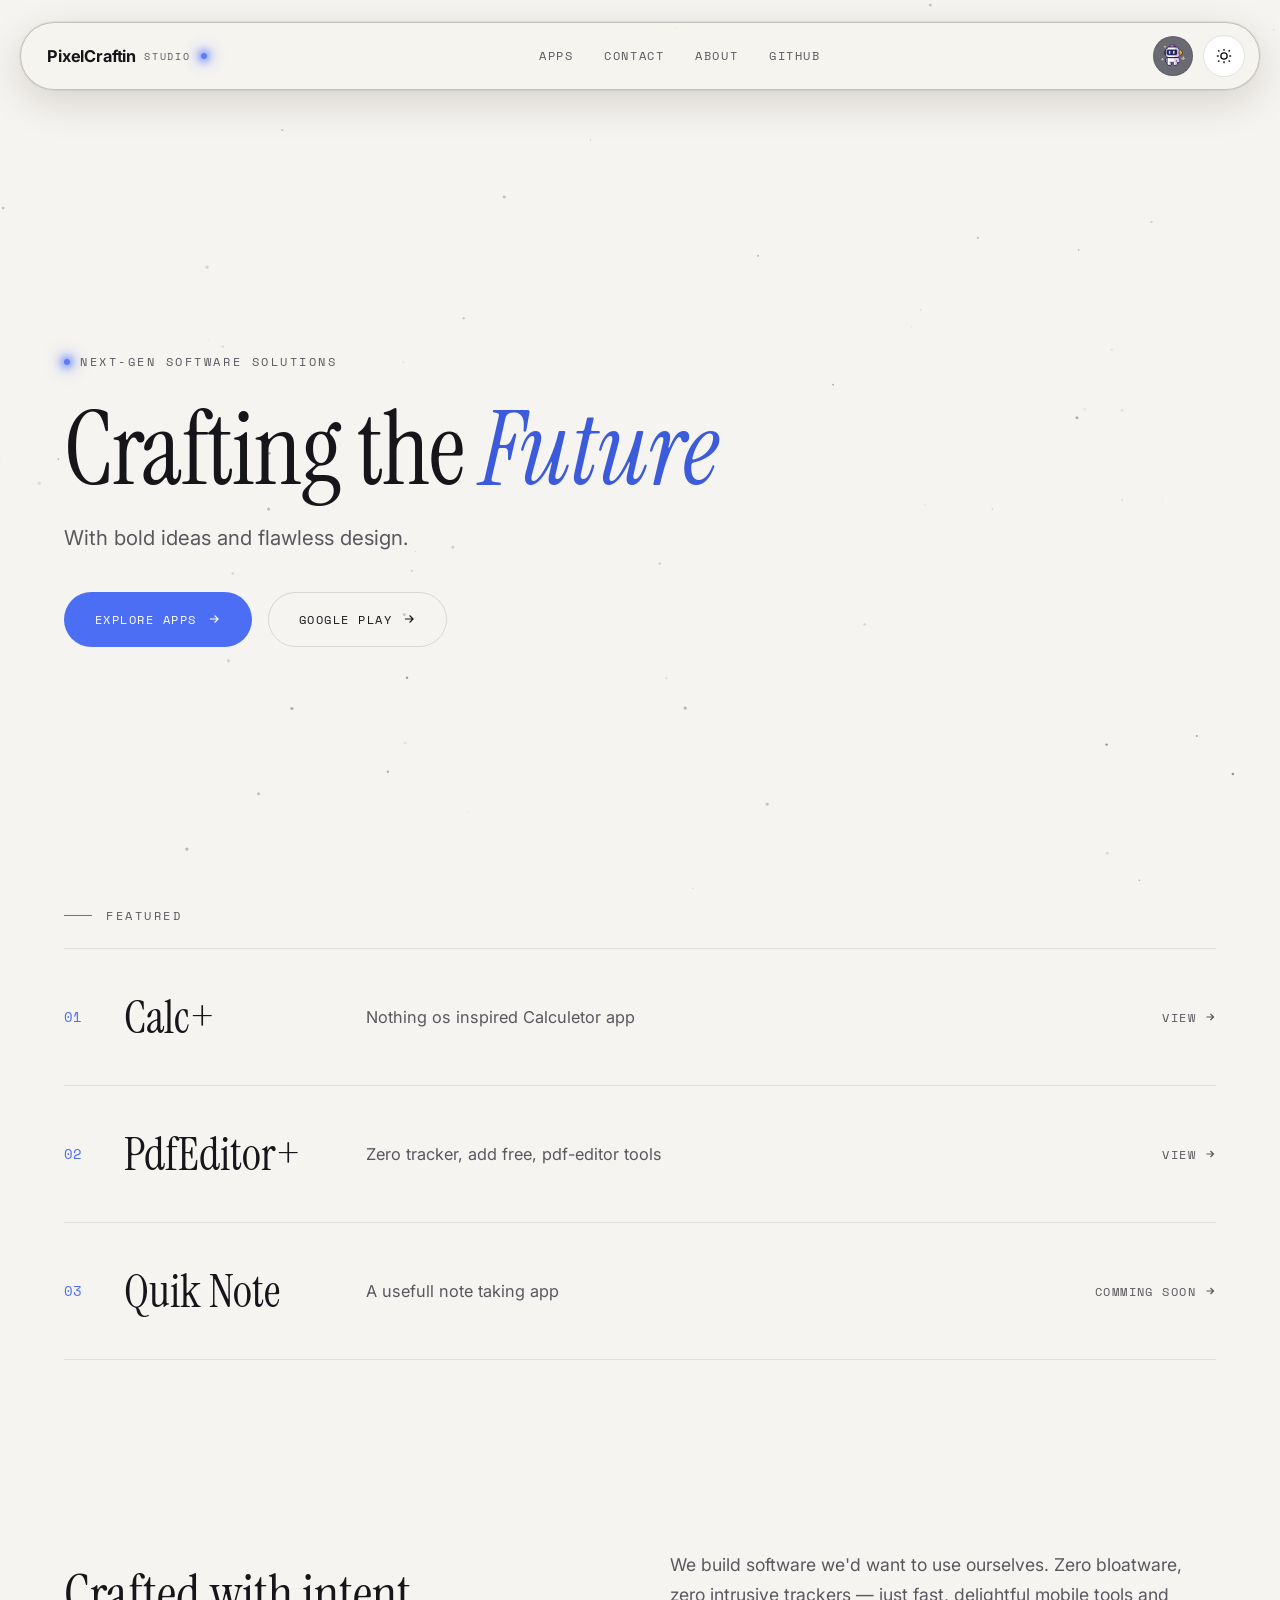
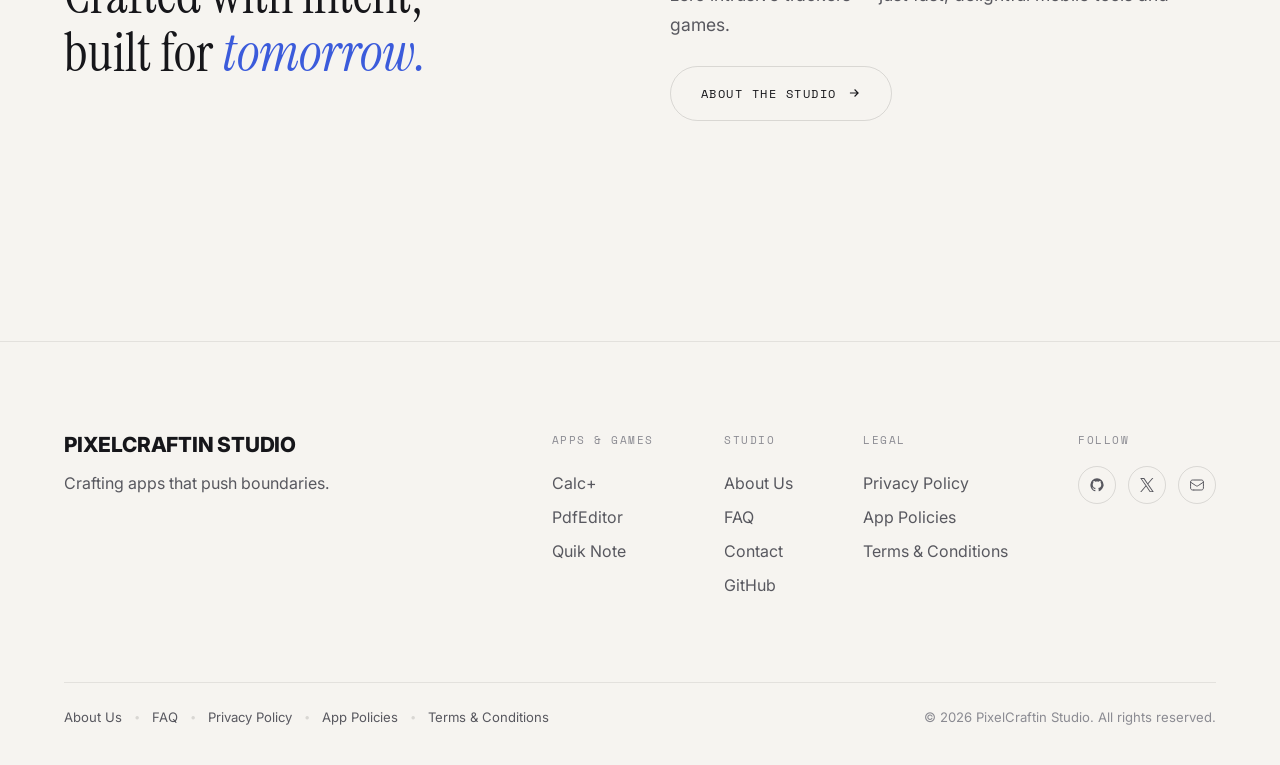
==== commit 53f3a76b: "Add files via upload" ====
--- a/index.html
+++ b/index.html
@@ -19,7 +19,7 @@
   <meta name="apple-mobile-web-app-status-bar-style" content="black-translucent">
   <meta name="apple-mobile-web-app-title" content="PixelCraftin">
   <meta name="theme-color" content="#0a0a0c">
-  <link rel="stylesheet" href="css/style.css">
+  <link rel="stylesheet" href="css/style.css?v=2.2">
 </head>
 
 <body>
--- a/css/style.css
+++ b/css/style.css
@@ -248,39 +248,40 @@
 
 /* ---------- Robo Icon Button & Popup ---------- */
 .robo-btn {
-  width: 42px;
-  height: 42px;
-  min-width: 42px;
-  min-height: 42px;
-  max-width: 42px;
-  max-height: 42px;
+  width: 40px;
+  height: 40px;
+  min-width: 40px;
+  min-height: 40px;
+  max-width: 40px;
+  max-height: 40px;
   border-radius: 50%;
-  border: 1px solid var(--border);
-  background: var(--bg-raised);
+  border: 1.5px solid var(--border);
+  background: #6a6a72;
   display: flex;
   align-items: center;
   justify-content: center;
   cursor: pointer;
   padding: 0;
   overflow: hidden;
-  transition: transform .3s var(--ease), border-color .2s, box-shadow .25s, background .2s;
+  transition: transform .25s var(--ease), border-color .2s, box-shadow .25s;
   flex-shrink: 0;
   position: relative;
 }
 
 .robo-btn:hover {
   border-color: var(--accent);
-  box-shadow: 0 0 12px rgba(92, 124, 250, 0.45);
+  box-shadow: 0 0 14px rgba(92, 124, 250, 0.5);
+  transform: scale(1.05);
 }
 
 .robo-btn .robo-icon,
 img.robo-icon {
-  width: 26px !important;
-  height: 26px !important;
-  max-width: 26px !important;
-  max-height: 26px !important;
+  width: 100% !important;
+  height: 100% !important;
+  max-width: 100% !important;
+  max-height: 100% !important;
   border-radius: 50%;
-  object-fit: cover;
+  object-fit: cover !important;
   display: block;
   margin: 0 auto;
   transition: transform .35s cubic-bezier(0.34, 1.56, 0.64, 1);
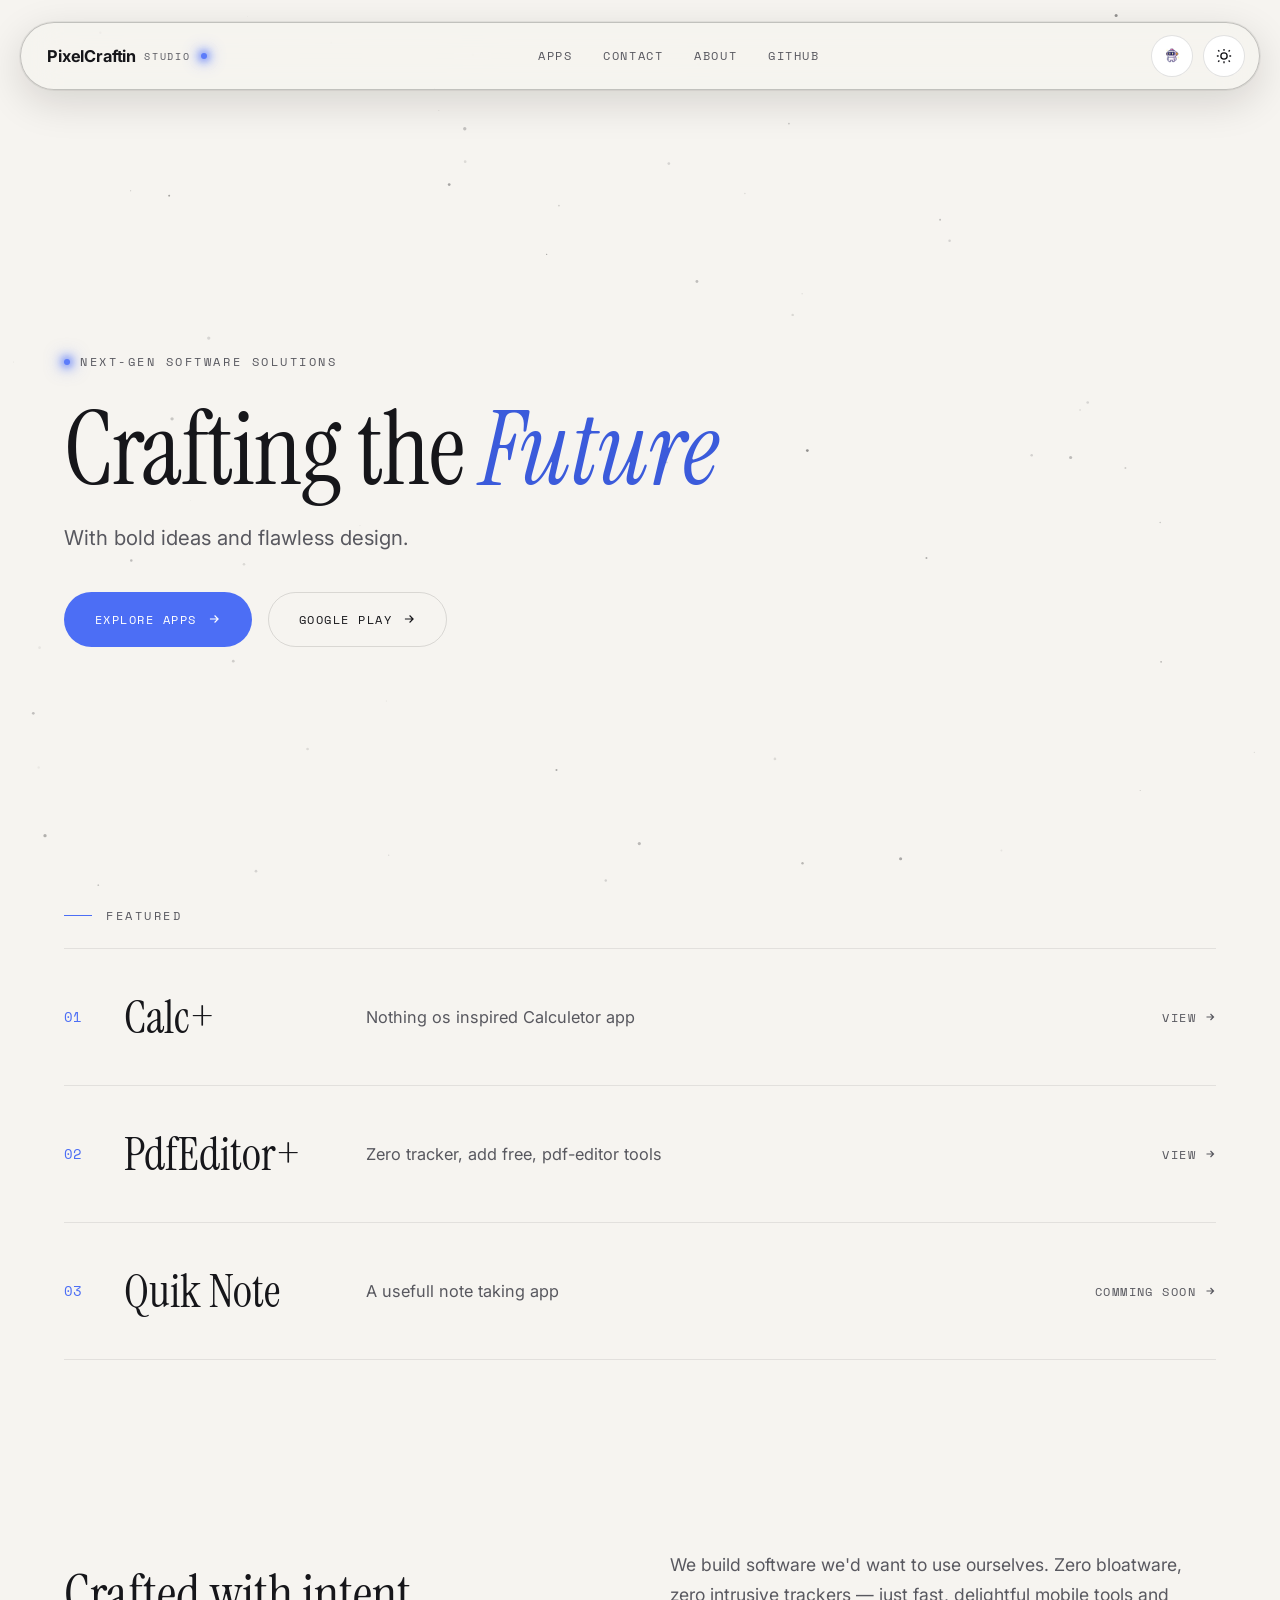
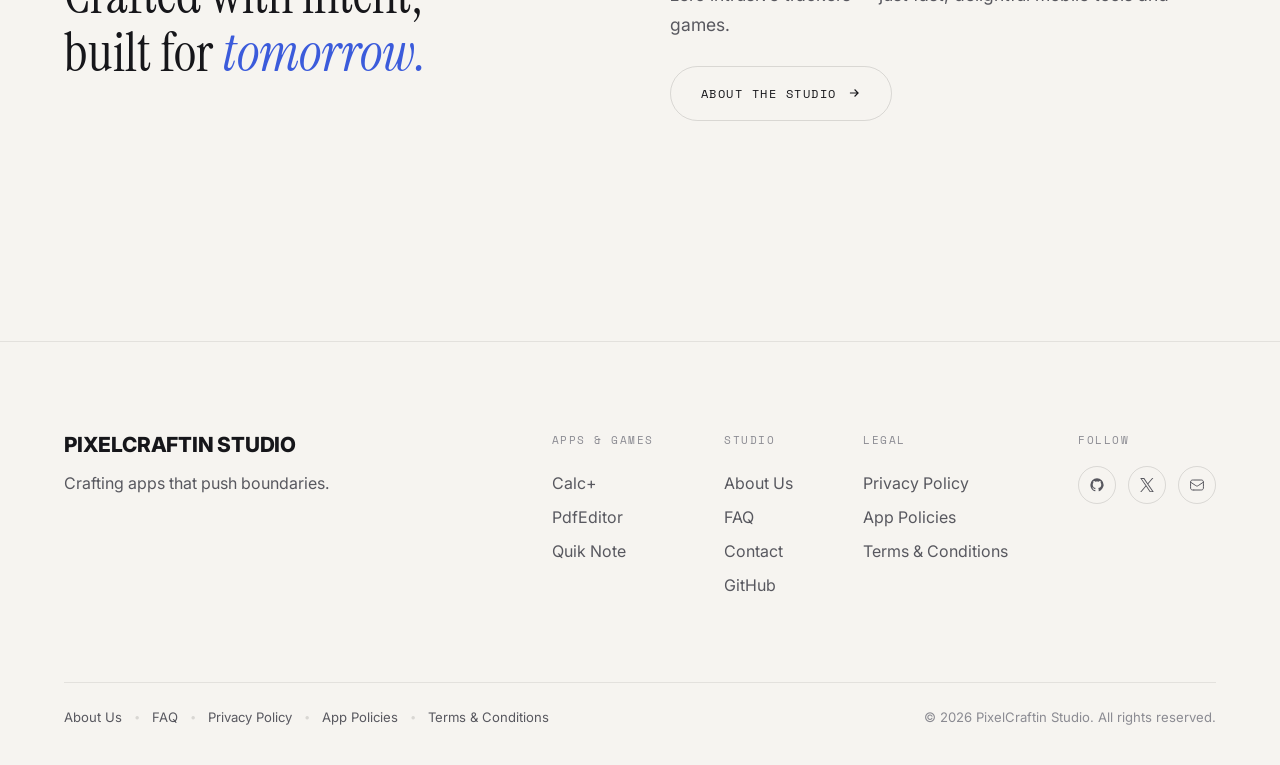
==== commit 2cbb5179: "Add files via upload" ====
--- a/index.html
+++ b/index.html
@@ -19,11 +19,11 @@
   <meta name="apple-mobile-web-app-status-bar-style" content="black-translucent">
   <meta name="apple-mobile-web-app-title" content="PixelCraftin">
   <meta name="theme-color" content="#0a0a0c">
-  <link rel="stylesheet" href="css/style.css?v=2.2">
+  <link rel="stylesheet" href="css/style.css?v=2.3">
 </head>
 
 <body>
-  <canvas id="starfield"></canvas>
+  <canvas id="starfield" aria-hidden="true"></canvas>
 
   <header class="site-header">
     <div class="capsule">
@@ -36,7 +36,7 @@
       </nav>
       <div class="header-actions">
         <button class="robo-btn" data-robo-toggle aria-label="Open Robo">
-          <img src="ROBO.webp" alt="Robo" class="robo-icon" width="26" height="26" style="width:26px;height:26px;object-fit:cover;border-radius:50%;">
+          <img src="ROBO.webp" alt="Robo" class="robo-icon" width="24" height="24" style="width:24px;height:24px;object-fit:contain;background:transparent;">
         </button>
         <button class="theme-toggle" data-theme-toggle aria-label="Toggle color theme">
           <svg class="moon-icon" viewBox="0 0 24 24" fill="none" stroke="currentColor" stroke-width="1.8">
--- a/css/style.css
+++ b/css/style.css
@@ -248,21 +248,20 @@
 
 /* ---------- Robo Icon Button & Popup ---------- */
 .robo-btn {
-  width: 40px;
-  height: 40px;
-  min-width: 40px;
-  min-height: 40px;
-  max-width: 40px;
-  max-height: 40px;
+  width: 42px;
+  height: 42px;
+  min-width: 42px;
+  min-height: 42px;
+  max-width: 42px;
+  max-height: 42px;
   border-radius: 50%;
-  border: 1.5px solid var(--border);
-  background: #6a6a72;
+  border: 1px solid var(--border);
+  background: var(--bg-raised);
   display: flex;
   align-items: center;
   justify-content: center;
   cursor: pointer;
   padding: 0;
-  overflow: hidden;
   transition: transform .25s var(--ease), border-color .2s, box-shadow .25s;
   flex-shrink: 0;
   position: relative;
@@ -270,18 +269,17 @@
 
 .robo-btn:hover {
   border-color: var(--accent);
-  box-shadow: 0 0 14px rgba(92, 124, 250, 0.5);
-  transform: scale(1.05);
+  box-shadow: 0 0 12px rgba(92, 124, 250, 0.45);
 }
 
 .robo-btn .robo-icon,
 img.robo-icon {
-  width: 100% !important;
-  height: 100% !important;
-  max-width: 100% !important;
-  max-height: 100% !important;
-  border-radius: 50%;
-  object-fit: cover !important;
+  width: 24px !important;
+  height: 24px !important;
+  max-width: 24px !important;
+  max-height: 24px !important;
+  background: transparent !important;
+  object-fit: contain !important;
   display: block;
   margin: 0 auto;
   transition: transform .35s cubic-bezier(0.34, 1.56, 0.64, 1);
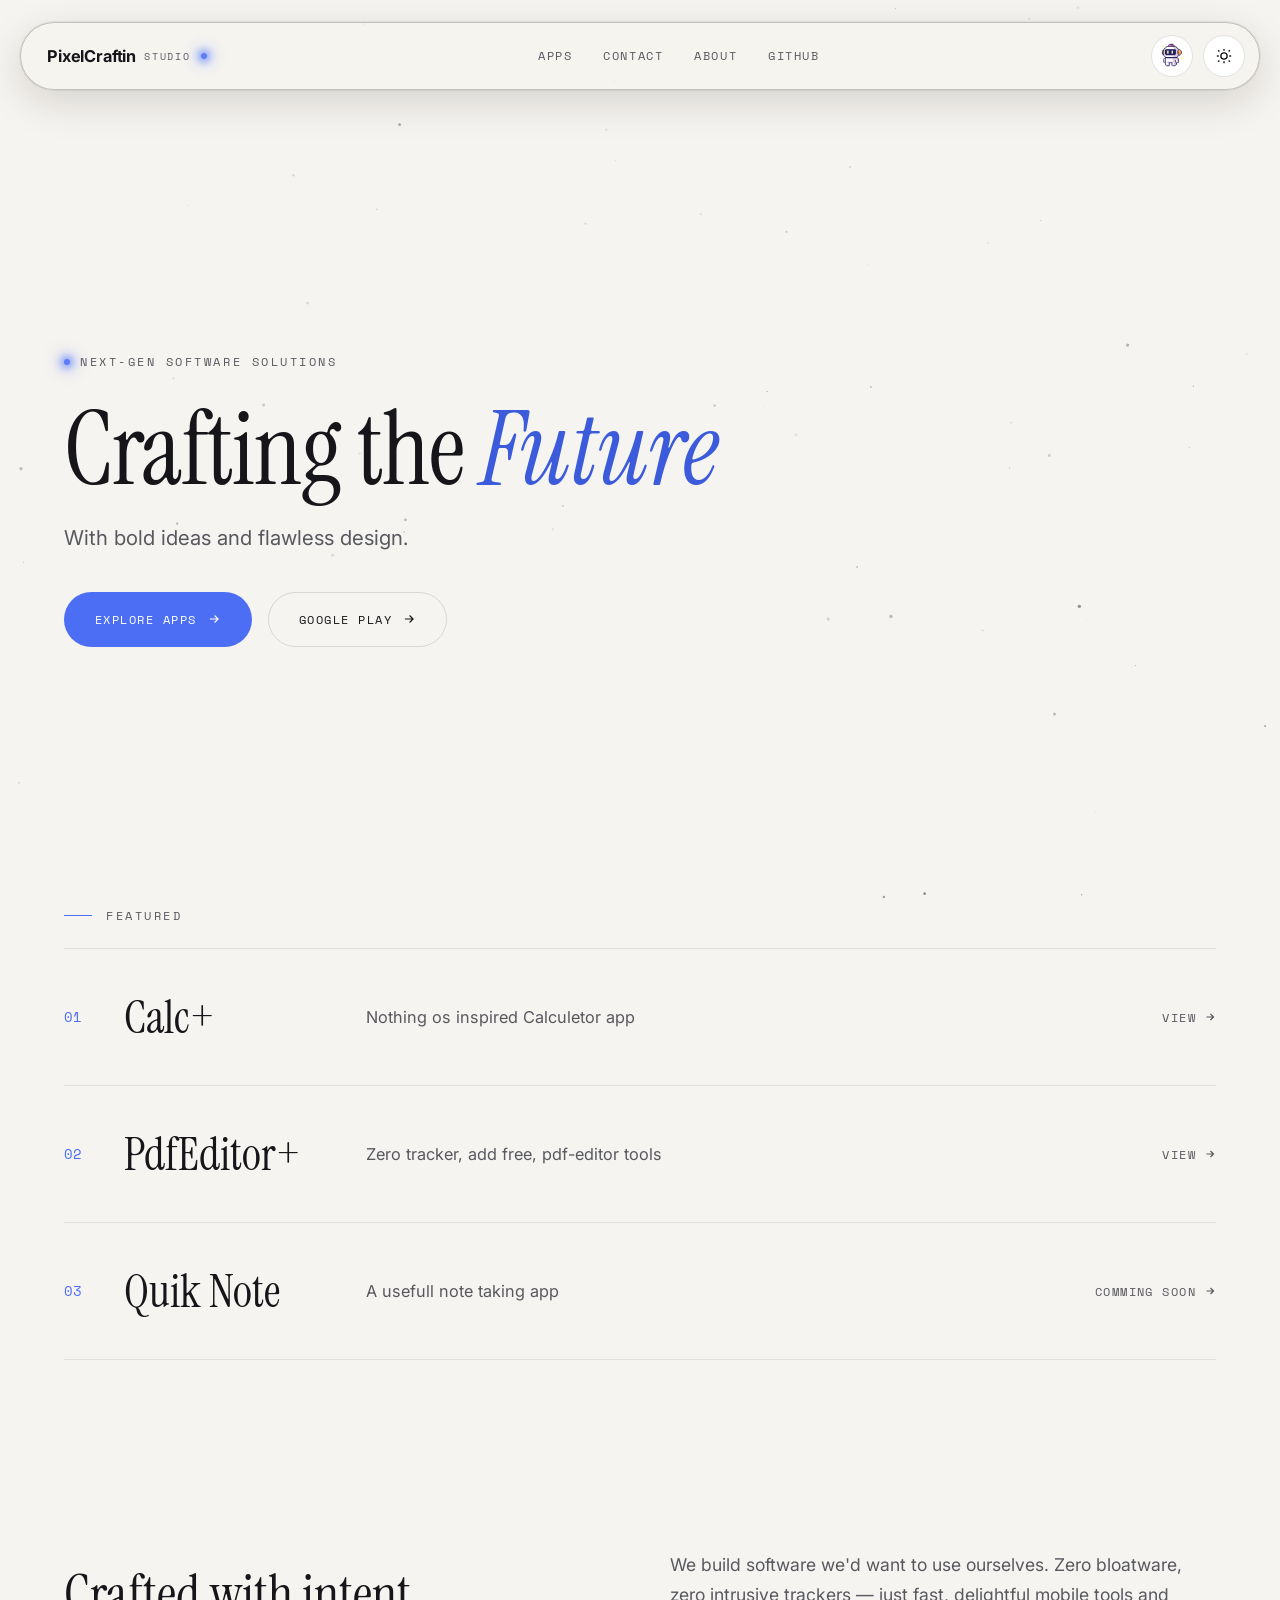
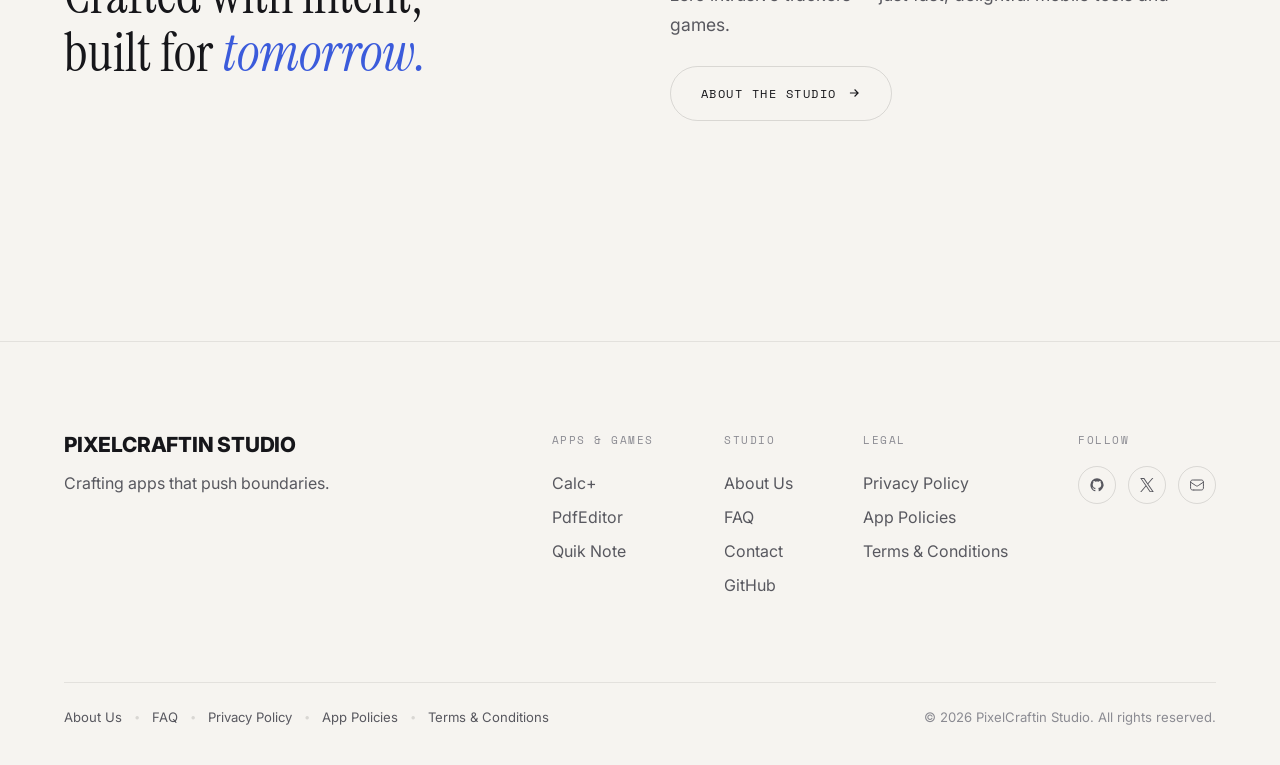
==== commit 84a0be24: "Add files via upload" ====
--- a/index.html
+++ b/index.html
@@ -19,7 +19,7 @@
   <meta name="apple-mobile-web-app-status-bar-style" content="black-translucent">
   <meta name="apple-mobile-web-app-title" content="PixelCraftin">
   <meta name="theme-color" content="#0a0a0c">
-  <link rel="stylesheet" href="css/style.css?v=2.3">
+  <link rel="stylesheet" href="css/style.css?v=2.9">
 </head>
 
 <body>
@@ -36,7 +36,8 @@
       </nav>
       <div class="header-actions">
         <button class="robo-btn" data-robo-toggle aria-label="Open Robo">
-          <img src="ROBO.webp" alt="Robo" class="robo-icon" width="24" height="24" style="width:24px;height:24px;object-fit:contain;background:transparent;">
+          <img src="ROBO.webp" alt="Robo" class="robo-icon" width="32" height="32"
+            style="width:32px;height:32px;object-fit:contain;background:transparent;">
         </button>
         <button class="theme-toggle" data-theme-toggle aria-label="Toggle color theme">
           <svg class="moon-icon" viewBox="0 0 24 24" fill="none" stroke="currentColor" stroke-width="1.8">
@@ -205,7 +206,7 @@
     </div>
   </footer>
 
-  <script src="js/script.js"></script>
+  <script src="js/script.js?v=2.9"></script>
 </body>
 
 </html>
--- a/css/style.css
+++ b/css/style.css
@@ -274,10 +274,10 @@
 
 .robo-btn .robo-icon,
 img.robo-icon {
-  width: 24px !important;
-  height: 24px !important;
-  max-width: 24px !important;
-  max-height: 24px !important;
+  width: 32px !important;
+  height: 32px !important;
+  max-width: 32px !important;
+  max-height: 32px !important;
   background: transparent !important;
   object-fit: contain !important;
   display: block;
@@ -463,6 +463,236 @@
   gap: 8px;
 }
 
+/* ---------- Robo Dropdown Menu for Mockup Editor ---------- */
+.robo-dropdown-item {
+  display: flex;
+  flex-direction: column;
+  border-radius: var(--radius-md);
+  overflow: hidden;
+}
+
+.robo-dropdown-btn {
+  width: 100%;
+  border: 1px solid var(--border);
+  background: var(--bg-raised);
+  cursor: pointer;
+  font-family: inherit;
+  text-align: left;
+}
+
+.robo-dropdown-btn.is-active {
+  border-color: var(--accent);
+  background: color-mix(in srgb, var(--accent) 10%, var(--bg-card));
+  color: var(--accent);
+}
+
+.robo-dropdown-btn.is-active .robo-dropdown-arrow {
+  transform: rotate(180deg);
+}
+
+.robo-dropdown-menu {
+  display: flex;
+  flex-direction: column;
+  gap: 6px;
+  max-height: 0;
+  overflow: hidden;
+  opacity: 0;
+  transition: max-height .3s var(--ease), opacity .25s ease, padding .25s ease;
+  padding: 0;
+}
+
+.robo-dropdown-menu.is-open {
+  max-height: 160px;
+  opacity: 1;
+  padding: 8px 0 2px 10px;
+}
+
+.robo-sub-action-link {
+  display: flex;
+  align-items: center;
+  justify-content: space-between;
+  padding: 8px 12px;
+  border-radius: 8px;
+  background: var(--bg-card);
+  border: 1px solid var(--border-soft);
+  color: var(--text-muted);
+  font-size: .78rem;
+  text-decoration: none;
+  transition: all .2s;
+}
+
+.robo-sub-action-link:hover {
+  border-color: var(--accent);
+  color: var(--text);
+  background: var(--bg-raised);
+  transform: translateX(3px);
+}
+
+.robo-sub-action-link span {
+  display: flex;
+  align-items: center;
+  gap: 6px;
+}
+
+/* ---------- Mockup Centered Modal Window ---------- */
+.mockup-modal-overlay {
+  position: fixed;
+  inset: 0;
+  background: rgba(4, 4, 8, 0.82);
+  backdrop-filter: blur(12px);
+  -webkit-backdrop-filter: blur(12px);
+  z-index: 99999;
+  display: flex;
+  align-items: center;
+  justify-content: center;
+  padding: 16px;
+  opacity: 0;
+  visibility: hidden;
+  transition: opacity .3s var(--ease), visibility .3s var(--ease);
+}
+
+.mockup-modal-overlay.is-open {
+  opacity: 1;
+  visibility: visible;
+}
+
+.mockup-modal-window {
+  width: min(1180px, 94vw);
+  height: min(88vh, 840px);
+  max-height: calc(100dvh - 32px);
+  background: var(--bg-card);
+  border: 1px solid var(--border);
+  border-radius: var(--radius-lg);
+  display: flex;
+  flex-direction: column;
+  box-shadow: 0 24px 64px rgba(0, 0, 0, 0.75), 0 0 0 1px rgba(255, 255, 255, 0.05);
+  overflow: hidden;
+  transform: scale(0.94) translateY(12px);
+  transition: transform .3s cubic-bezier(0.16, 1, 0.3, 1);
+}
+
+.mockup-modal-overlay.is-open .mockup-modal-window {
+  transform: scale(1) translateY(0);
+}
+
+.mockup-modal-header {
+  height: 52px;
+  min-height: 52px;
+  padding: 0 18px;
+  background: var(--bg-raised);
+  border-bottom: 1px solid var(--border);
+  display: flex;
+  align-items: center;
+  justify-content: space-between;
+  gap: 12px;
+}
+
+.mockup-modal-title {
+  display: flex;
+  align-items: center;
+  gap: 10px;
+  min-width: 0;
+}
+
+.mockup-modal-icon {
+  font-size: 1.15rem;
+}
+
+.mockup-modal-title h3 {
+  font-size: .94rem;
+  font-weight: 600;
+  color: var(--text);
+  margin: 0;
+  white-space: nowrap;
+  overflow: hidden;
+  text-overflow: ellipsis;
+}
+
+.mockup-modal-controls {
+  display: flex;
+  align-items: center;
+  gap: 8px;
+}
+
+.mockup-modal-btn {
+  width: 32px;
+  height: 32px;
+  border-radius: 8px;
+  border: 1px solid var(--border);
+  background: var(--bg-card);
+  color: var(--text-muted);
+  display: inline-flex;
+  align-items: center;
+  justify-content: center;
+  text-decoration: none;
+  cursor: pointer;
+  transition: all .2s;
+}
+
+.mockup-modal-btn:hover {
+  color: var(--text);
+  border-color: var(--accent);
+  background: var(--bg-raised);
+}
+
+.mockup-modal-close {
+  width: 32px;
+  height: 32px;
+  border-radius: 8px;
+  border: 1px solid var(--border);
+  background: var(--bg-card);
+  color: var(--text-muted);
+  display: inline-flex;
+  align-items: center;
+  justify-content: center;
+  cursor: pointer;
+  font-size: 1.3rem;
+  line-height: 1;
+  transition: all .2s;
+}
+
+.mockup-modal-close:hover {
+  color: #ff5c5c;
+  border-color: rgba(255, 92, 92, 0.4);
+  background: rgba(255, 92, 92, 0.1);
+}
+
+.mockup-modal-body {
+  flex: 1;
+  position: relative;
+  width: 100%;
+  height: calc(100% - 52px);
+  background: #000;
+  overflow: hidden;
+}
+
+.mockup-iframe {
+  width: 100%;
+  height: 100%;
+  border: 0;
+  display: block;
+}
+
+@media (max-width: 768px) {
+  .mockup-modal-overlay {
+    padding: 8px;
+  }
+  .mockup-modal-window {
+    width: 98vw;
+    height: 94dvh;
+    max-height: calc(100dvh - 16px);
+    border-radius: var(--radius-md);
+  }
+  .mockup-modal-header {
+    height: 46px;
+    min-height: 46px;
+    padding: 0 12px;
+  }
+  .mockup-modal-title h3 {
+    font-size: .86rem;
+  }
+}
+
 .theme-toggle {
   width: 42px;
   height: 42px;
@@ -3823,4 +4053,160 @@
     flex-direction: column;
     gap: 12px;
   }
+}
+
+/* ---------- The Team Trigger & Simple Modal Popup (matching IMG_7619.jpg) ---------- */
+.team-trigger-wrap {
+  margin-top: 96px;
+  margin-bottom: 24px;
+  display: flex;
+  justify-content: center;
+}
+
+.team-trigger-btn {
+  display: inline-flex;
+  align-items: center;
+  gap: 10px;
+  padding: 12px 26px;
+  border-radius: 999px;
+  background: var(--bg-card);
+  border: 1px solid var(--border);
+  color: var(--text);
+  font-size: 0.95rem;
+  font-weight: 600;
+  cursor: pointer;
+  box-shadow: 0 4px 18px rgba(0, 0, 0, 0.2);
+  transition: all 0.25s var(--ease);
+}
+
+.team-trigger-btn:hover {
+  border-color: var(--accent);
+  background: var(--bg-raised);
+  transform: translateY(-2px);
+  box-shadow: 0 6px 24px rgba(92, 124, 250, 0.25);
+}
+
+.team-modal-overlay {
+  position: fixed;
+  inset: 0;
+  background: rgba(4, 4, 8, 0.82);
+  backdrop-filter: blur(12px);
+  -webkit-backdrop-filter: blur(12px);
+  z-index: 100000;
+  display: flex;
+  align-items: center;
+  justify-content: center;
+  padding: 20px;
+  opacity: 0;
+  visibility: hidden;
+  transition: opacity .3s var(--ease), visibility .3s var(--ease);
+}
+
+.team-modal-overlay.is-open {
+  opacity: 1;
+  visibility: visible;
+}
+
+.team-simple-card {
+  width: min(540px, 92vw);
+  background: var(--bg-card);
+  border: 1px solid var(--border);
+  border-radius: 20px;
+  padding: 28px 24px 26px;
+  position: relative;
+  box-shadow: 0 20px 50px rgba(0, 0, 0, 0.6), 0 0 0 1px rgba(255, 255, 255, 0.05);
+  transform: scale(0.95) translateY(10px);
+  transition: transform 0.25s cubic-bezier(0.16, 1, 0.3, 1);
+}
+
+.team-modal-overlay.is-open .team-simple-card {
+  transform: scale(1) translateY(0);
+}
+
+.team-simple-title {
+  font-family: var(--font-mono, 'Courier New', monospace);
+  font-size: 1.1rem;
+  font-weight: 800;
+  letter-spacing: 0.1em;
+  text-transform: uppercase;
+  color: var(--text);
+  margin: 0 0 18px 4px;
+}
+
+.team-simple-grid {
+  display: grid;
+  grid-template-columns: 1fr 1fr;
+  gap: 14px;
+}
+
+.team-simple-box {
+  background: var(--bg-raised);
+  border: 1px solid var(--border);
+  border-radius: 14px;
+  padding: 20px 18px;
+  display: flex;
+  flex-direction: column;
+  align-items: center;
+  justify-content: center;
+  text-align: center;
+  gap: 8px;
+  transition: border-color 0.2s, background-color 0.2s;
+}
+
+.team-simple-box:hover {
+  border-color: var(--accent);
+}
+
+.team-simple-label {
+  font-family: var(--font-mono, 'Courier New', monospace);
+  font-size: 0.72rem;
+  font-weight: 600;
+  letter-spacing: 0.06em;
+  text-transform: uppercase;
+  color: var(--text-muted);
+}
+
+.team-simple-val {
+  font-family: var(--font-mono, 'Courier New', monospace);
+  font-size: 1.15rem;
+  font-weight: 800;
+  color: var(--text);
+  letter-spacing: 0.02em;
+}
+
+.team-simple-close {
+  position: absolute;
+  top: 14px;
+  right: 14px;
+  width: 28px;
+  height: 28px;
+  border-radius: 50%;
+  border: 1px solid var(--border);
+  background: var(--bg-raised);
+  color: var(--text-muted);
+  display: flex;
+  align-items: center;
+  justify-content: center;
+  font-size: 1.2rem;
+  line-height: 1;
+  cursor: pointer;
+  transition: all 0.2s;
+}
+
+.team-simple-close:hover {
+  color: #ff5c5c;
+  border-color: rgba(255, 92, 92, 0.4);
+}
+
+@media (max-width: 480px) {
+  .team-simple-card {
+    padding: 22px 16px 20px;
+  }
+  .team-simple-grid {
+    grid-template-columns: 1fr;
+    gap: 10px;
+  }
+  .team-simple-box {
+    padding: 16px 14px;
+  }
 }
